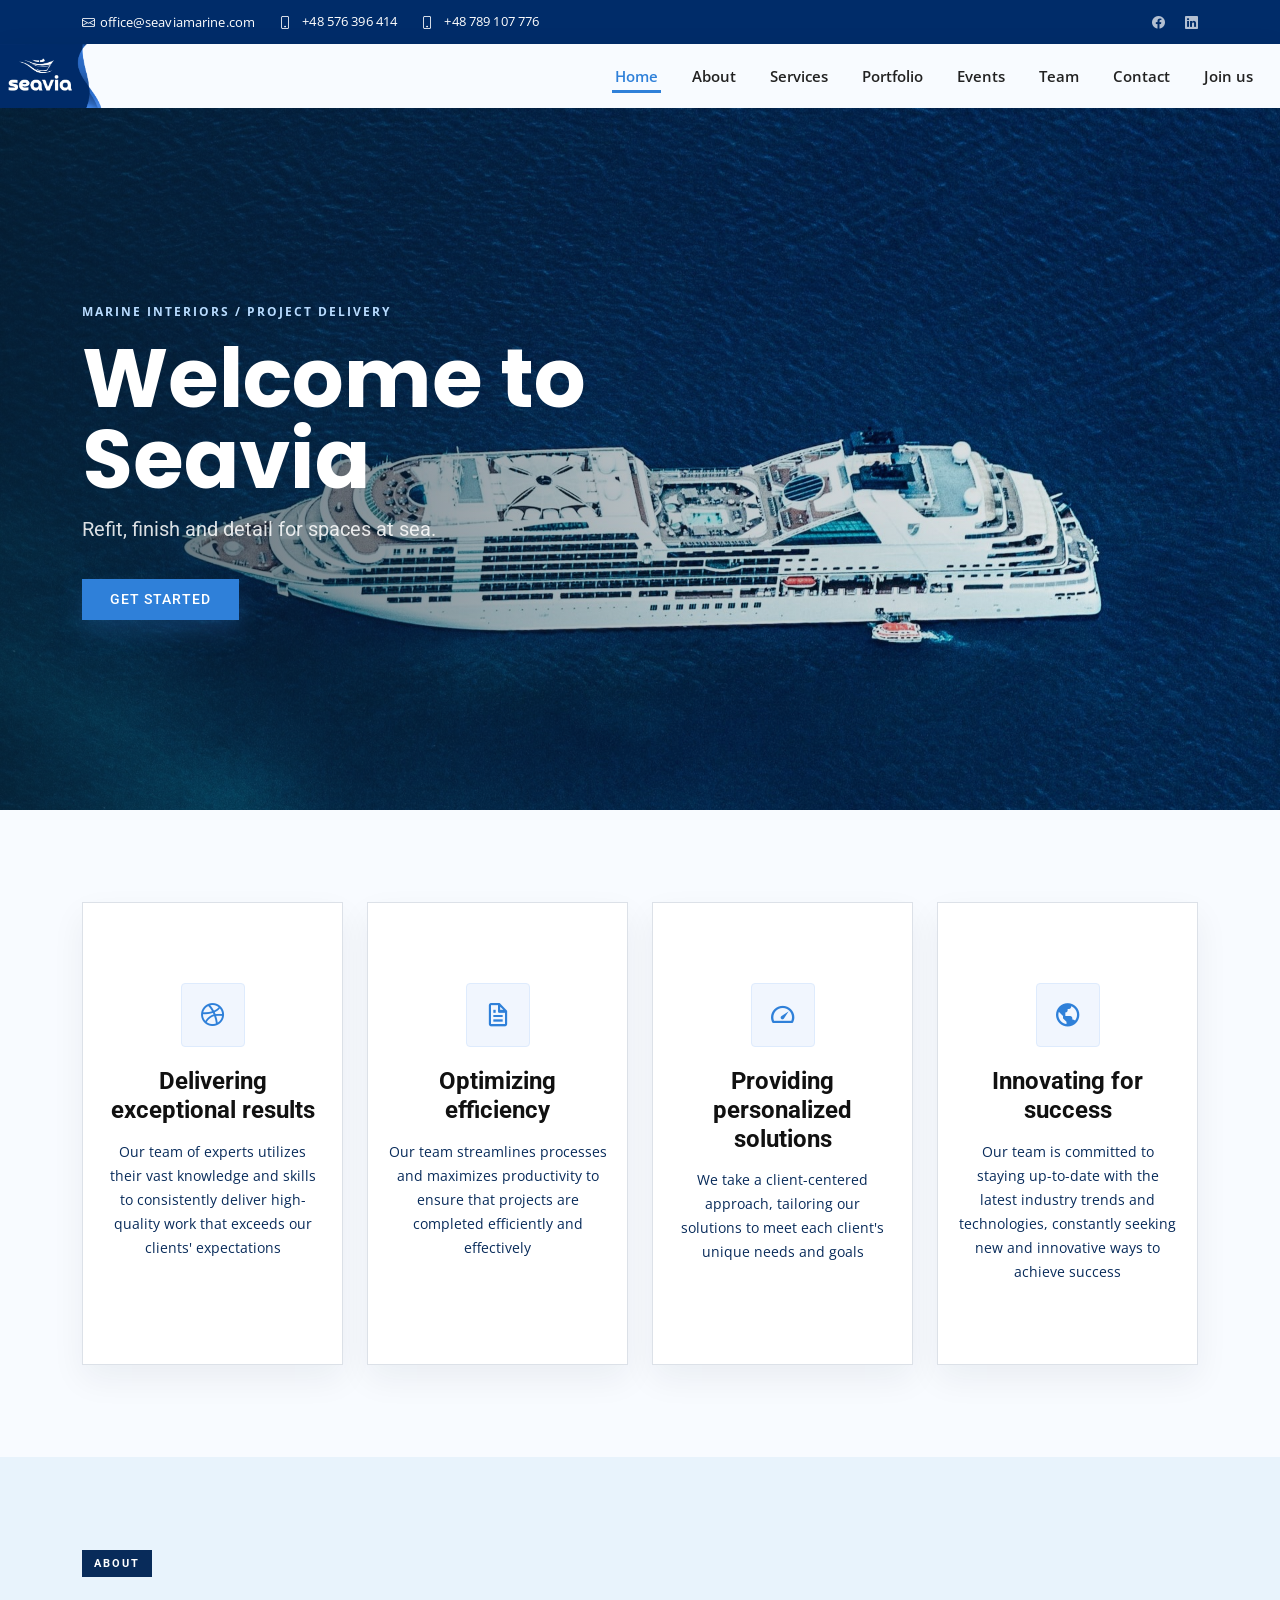
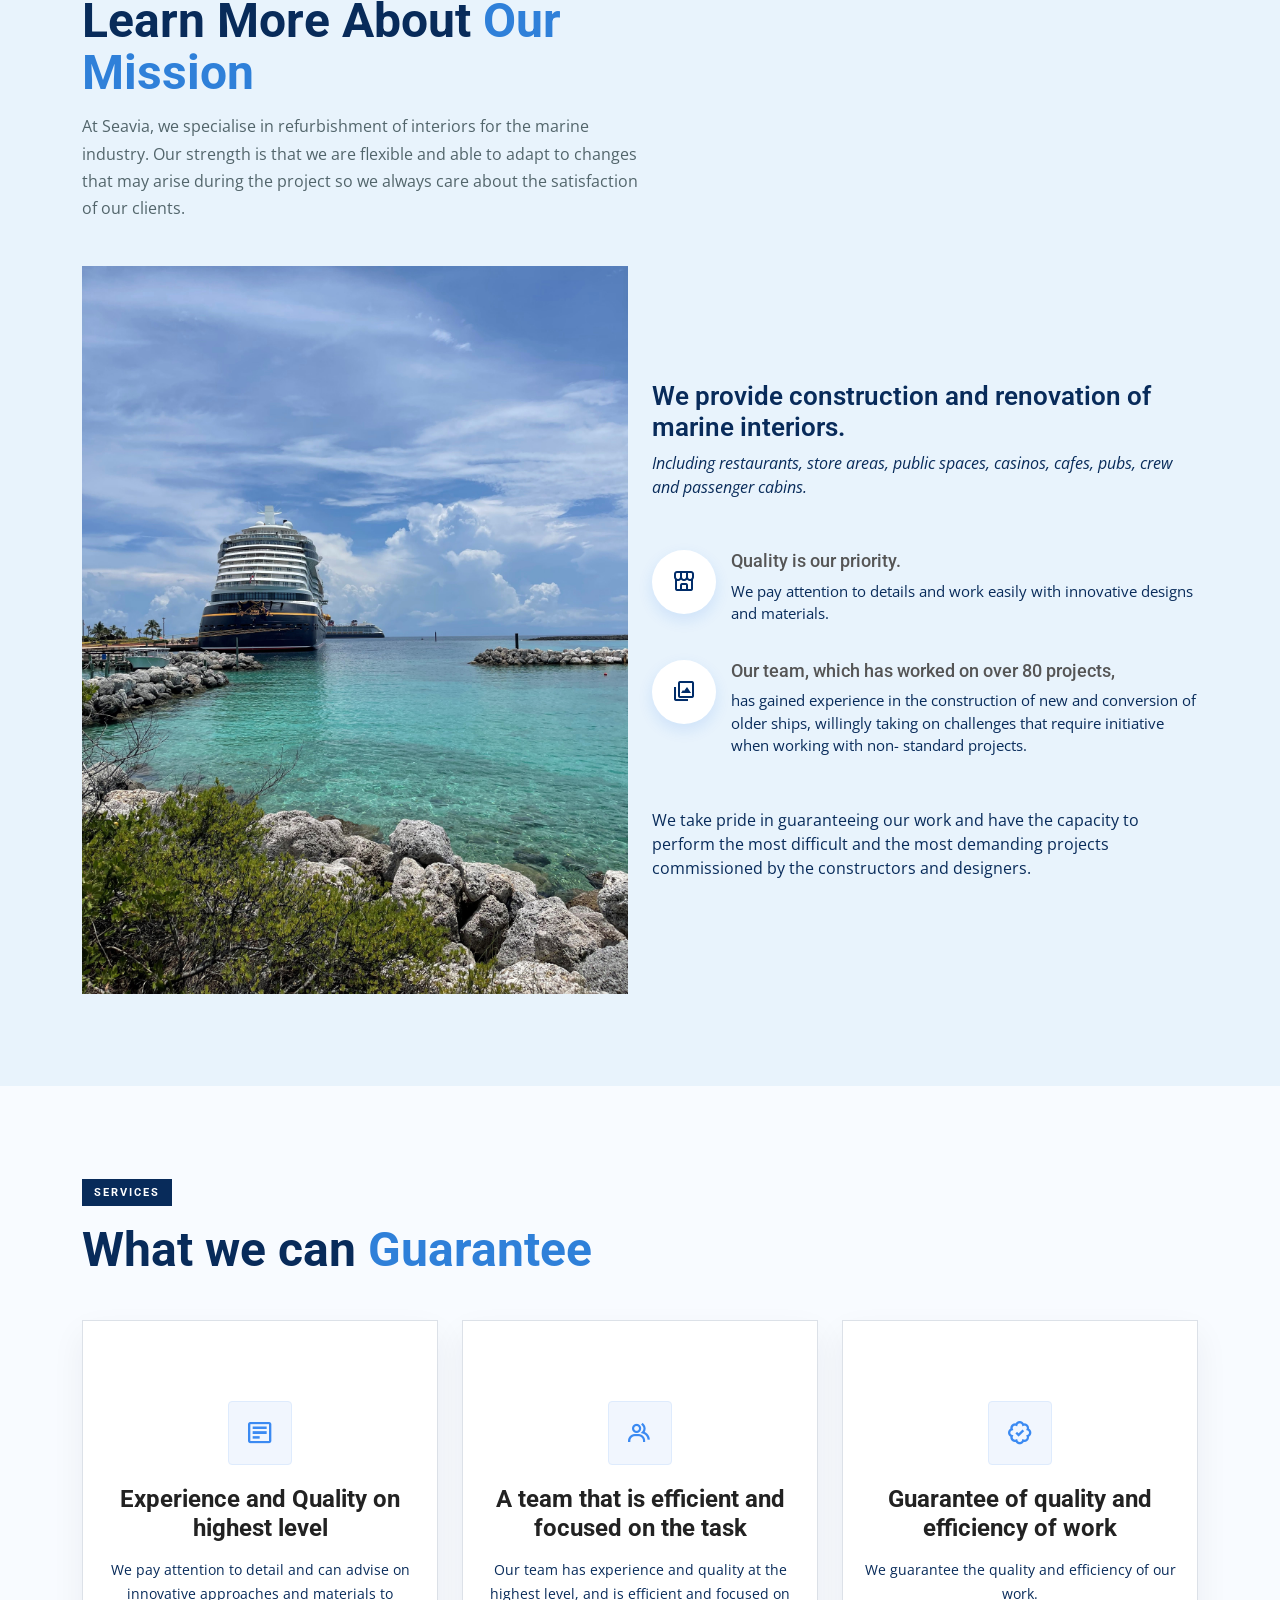
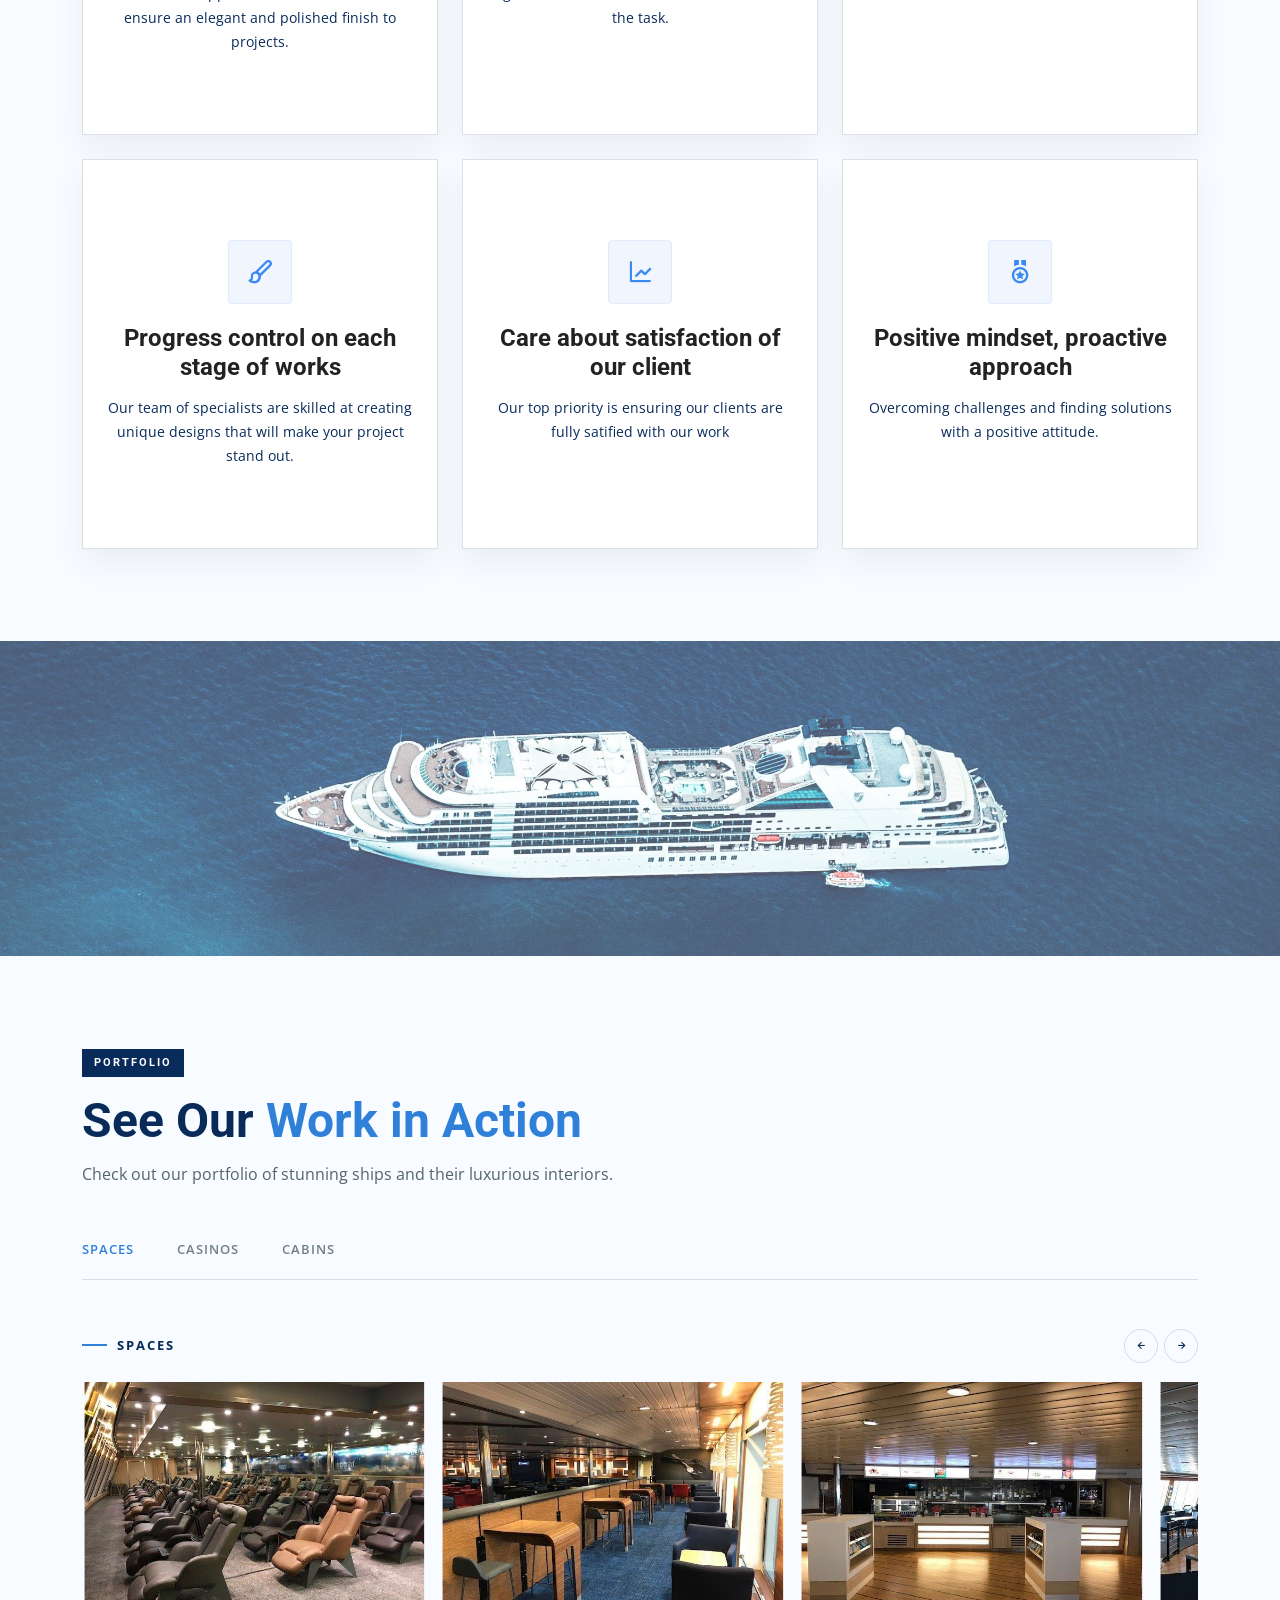
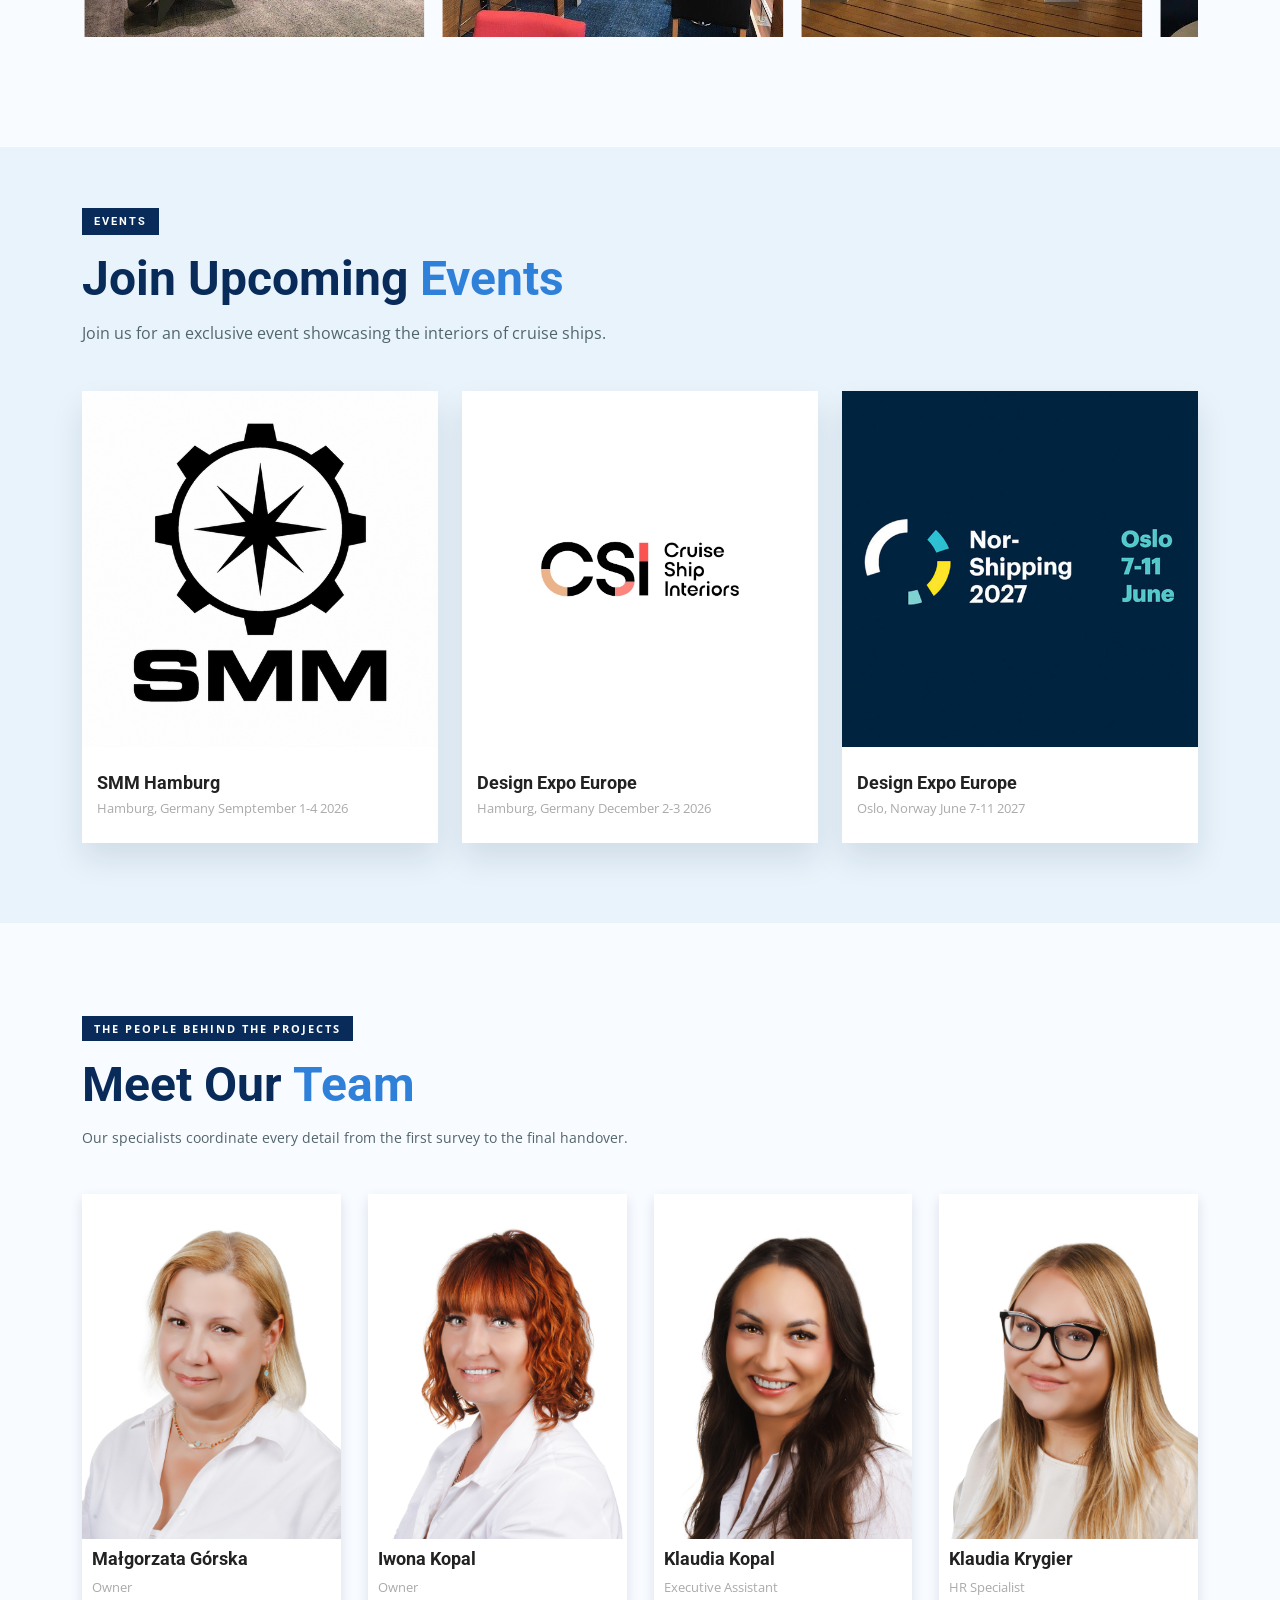
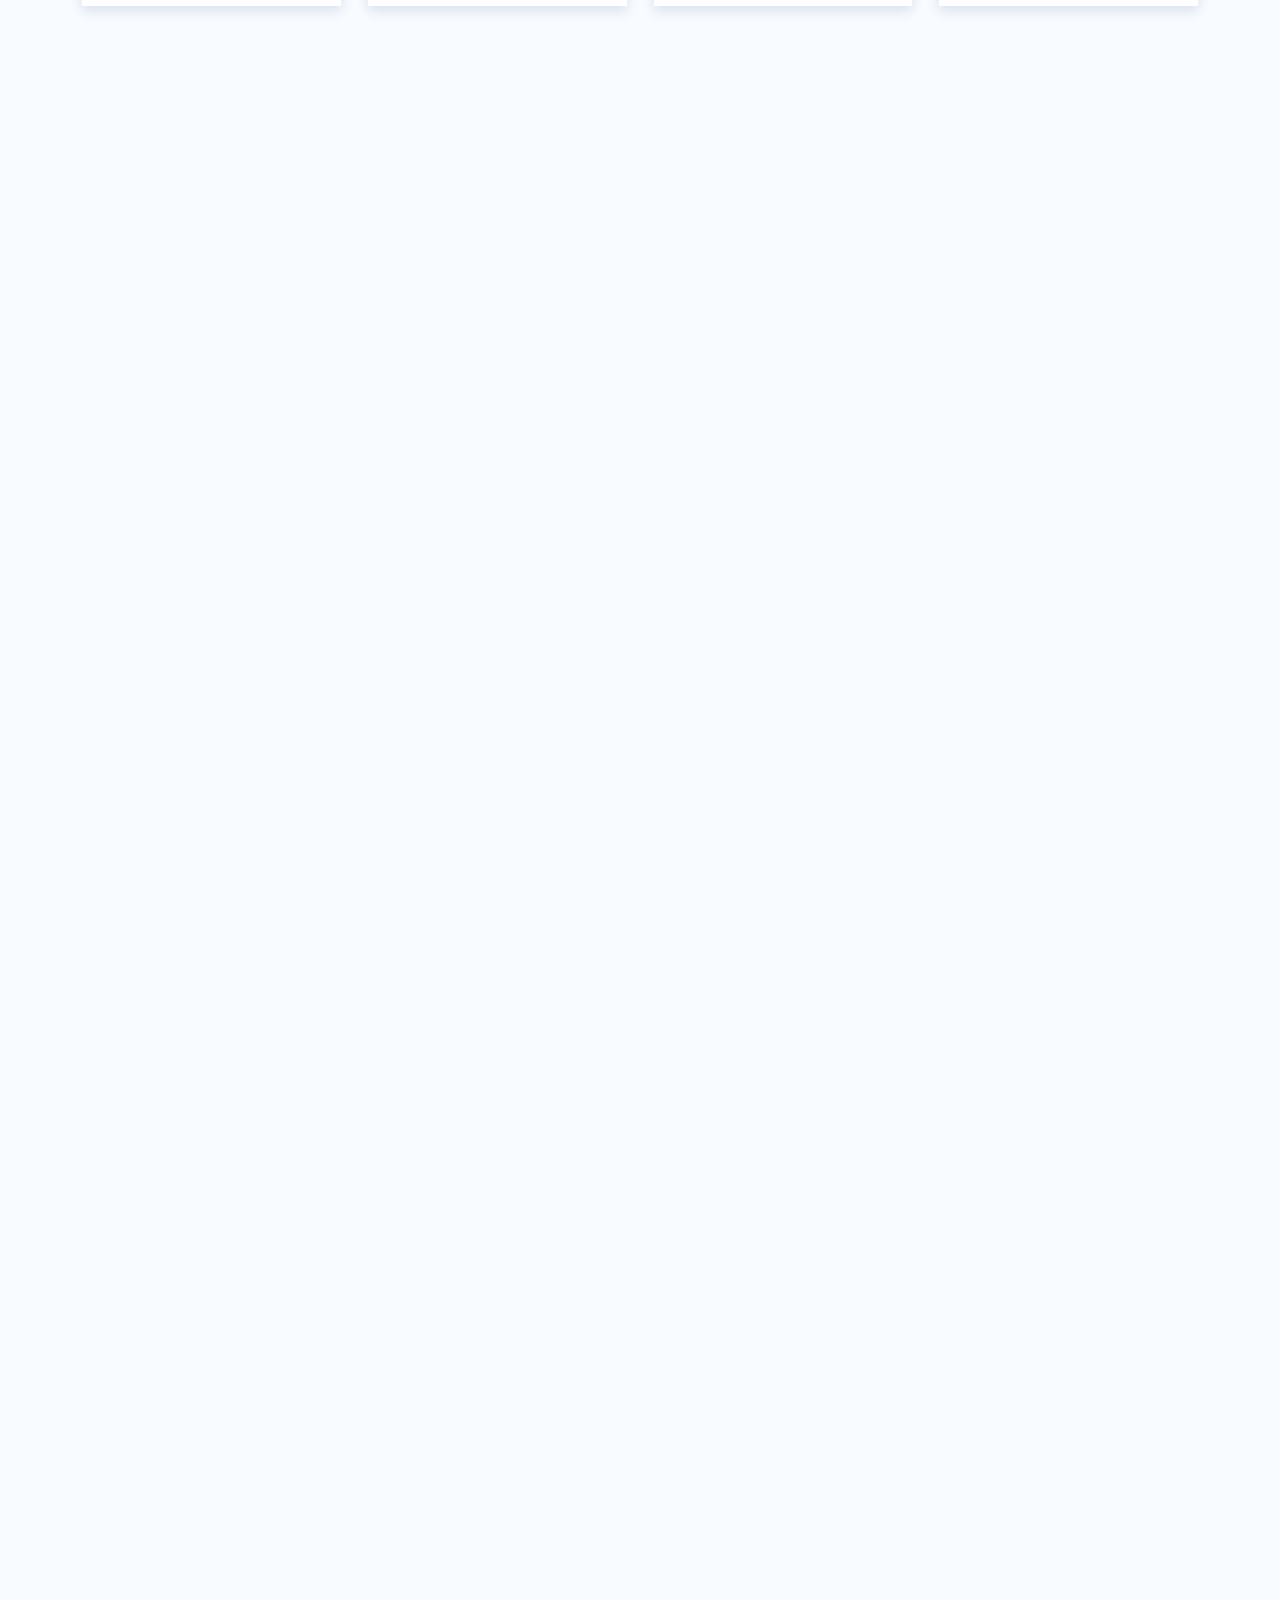
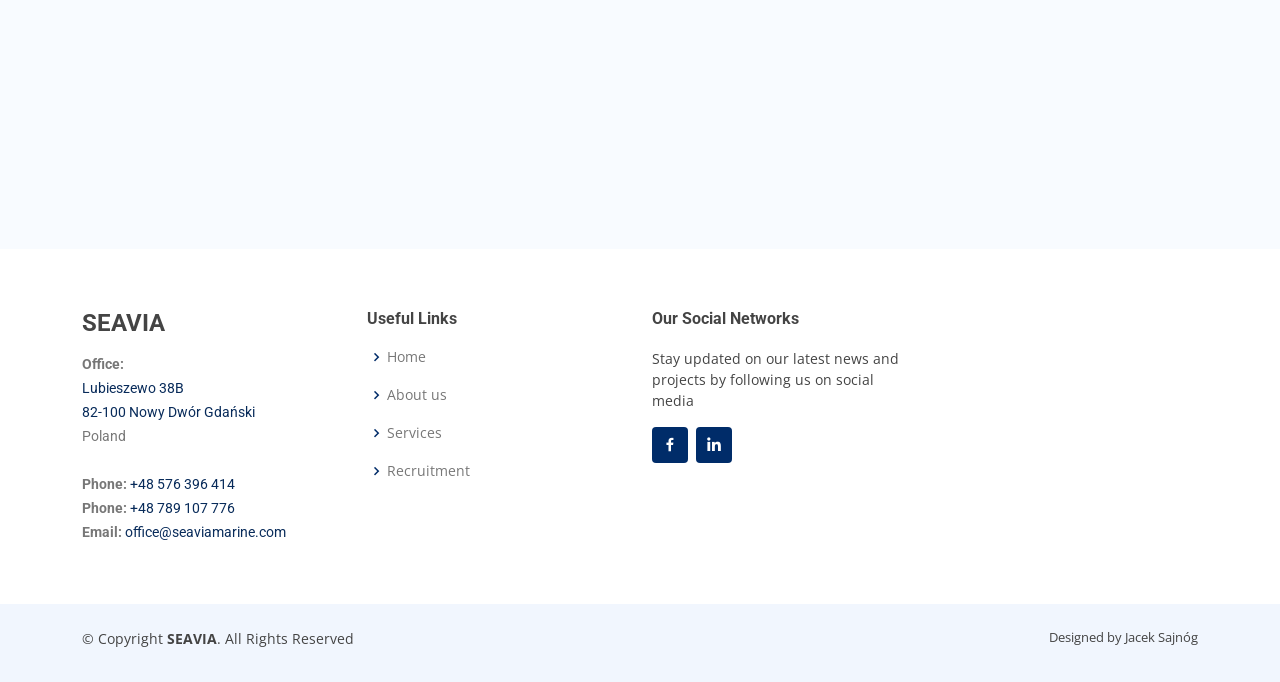
==== Seavia/index.html @ 97553785 "form02-1" ====
<!DOCTYPE html>
<html lang="en">

<head>
  <!-- Google tag (gtag.js) -->
  <script async src="https://www.googletagmanager.com/gtag/js?id=G-H6H0X5R3G1"></script>
  <script>
    window.dataLayer = window.dataLayer || [];
    function gtag() { dataLayer.push(arguments); }
    gtag('js', new Date());

    gtag('config', 'G-H6H0X5R3G1');
  </script>
  <meta charset="utf-8">
  <meta content="width=device-width, initial-scale=1.0" name="viewport">

  <title>SEAVIA</title>
  <meta
    content="Discover the ultimate in luxury cruise ship interiors with Seavia. As experts in design and functionality, we offer a unique blend of comfort, style, and technology. Explore our portfolio and experience the best in ship interiors."
    name="description">
  <meta
    content="Seavia, cruise ship interiors, luxury, comfort, style, technology, design, cabins, suites, dining rooms, entertainment, amenities, functionality, experts, portfolio"
    name="keywords">

  <!-- Favicons -->
  <link href="assets/img/favicon.png?v=20260822" rel="icon">
  <link href="assets/img/favicon.png?v=20260822" rel="apple-touch-icon">

  <!-- Google Fonts -->
  <link
    href="https://fonts.googleapis.com/css?family=Open+Sans:300,300i,400,400i,600,600i,700,700i|Roboto:300,300i,400,400i,500,500i,600,600i,700,700i|Poppins:300,300i,400,400i,500,500i,600,600i,700,700i"
    rel="stylesheet">

  <!-- Vendor CSS Files -->
  <link href="assets/vendor/aos/aos.css" rel="stylesheet">
  <link href="assets/vendor/bootstrap/css/bootstrap.min.css" rel="stylesheet">
  <link href="assets/vendor/bootstrap-icons/bootstrap-icons.css" rel="stylesheet">
  <link href="assets/vendor/boxicons/css/boxicons.min.css" rel="stylesheet">
  <link href="assets/vendor/glightbox/css/glightbox.min.css" rel="stylesheet">
  <link href="assets/vendor/swiper/swiper-bundle.min.css" rel="stylesheet">

  <!-- Template Main CSS File -->
  <link href="assets/css/style.css?v=20260831-team-gallery" rel="stylesheet">

  <script>
    window.recruitmentTurnstileToken = '';
    window.recruitmentTurnstileCallback = (token) => {
      window.recruitmentTurnstileToken = token || '';
    };
    window.recruitmentTurnstileExpired = () => {
      window.recruitmentTurnstileToken = '';
    };
  </script>
  <script src="https://challenges.cloudflare.com/turnstile/v0/api.js" async defer></script>

</head>

<body>

  <!-- ======= Top Bar ======= -->
  <section id="topbar" class="d-flex align-items-center">
    <div class="container d-flex justify-content-center justify-content-md-between">
      <div class="contact-info d-flex align-items-center">
        <i class="bi bi-envelope d-flex align-items-center"><a href="mailto:office@seaviamarine.com">office@seaviamarine.com</a></i>
        <div class="phone-numbers d-flex flex-column flex-md-row">
          <i class="bi bi-phone d-flex align-items-center ms-4"><span><a href="tel:+48576396414">+48 576 396 414</a></span></i>
          <i class="bi bi-phone d-flex align-items-center ms-4"><span><a href="tel:+48789107776">+48 789 107 776</a></span></i>
        </div>

      </div>
      <div class="social-links d-none d-md-flex align-items-center">
        <!-- <a href="#" class="twitter"><i class="bi bi-twitter"></i></a> -->
        <a href="https://www.facebook.com/profile.php?id=100090723109014" class="facebook" target="_blank"><i
            class="bi bi-facebook"></i></a>
        <!-- <a href="#" class="instagram"><i class="bi bi-instagram"></i></a> -->
        <a href="https://www.linkedin.com/company/seavia-ltd/" class="linkedin" target="_blank"><i
            class="bi bi-linkedin"></i></i></a>
      </div>
    </div>
  </section>

  <!-- ======= Header ======= -->
  <header id="header" class="d-flex align-items-center">
    <div class="container d-flex align-items-center justify-content-between">

      <!-- <h1 class="logo"><a href="index.html">BizLand<span>.</span></a></h1> -->
      <!-- Uncomment below if you prefer to use an image logo -->
      <a href="index.html" class="logo"><img src="assets/img/logo.png?v=20260823" alt="Seavia"></a>

      <nav id="navbar" class="navbar">
        <ul>
          <li><a class="nav-link scrollto active" href="#hero">Home</a></li>
          <li><a class="nav-link scrollto" href="#about">About</a></li>
          <li><a class="nav-link scrollto" href="#services">Services</a></li>
          <li><a class="nav-link scrollto " href="#portfolio">Portfolio</a></li>
          <li><a class="nav-link scrollto" href="#events">Events</a></li>
          <li><a class="nav-link scrollto" href="#team">Team</a></li>
          <!-- <li class="dropdown"><a href="#"><span>Drop Down</span> <i class="bi bi-chevron-down"></i></a>
            <ul>
              <li><a href="#">Interior Design</a></li>
              <li class="dropdown"><a href="#"><span>Deep Drop Down</span> <i class="bi bi-chevron-right"></i></a>
                <ul>
                  <li><a href="#">Deep Drop Down 1</a></li>
                  <li><a href="#">Deep Drop Down 2</a></li>
                  <li><a href="#">Deep Drop Down 3</a></li>
                  <li><a href="#">Deep Drop Down 4</a></li>
                  <li><a href="#">Deep Drop Down 5</a></li>
                </ul>
              </li>
              <li><a href="#">Furniture Selection</a></li>
              <li><a href="#">Lighting Design</a></li>
              <li><a href="#">Space Planning</a></li>
              <li><a href="#">Material Selection</a></li>
            </ul>
          </li> -->
          <li><a class="nav-link scrollto" href="#contact">Contact</a></li>
          <li><a class="nav-link scrollto" href="#recruitment">Join us</a></li>
        </ul>
        <i class="bi bi-list mobile-nav-toggle"></i>
      </nav><!-- .navbar -->

    </div>
  </header><!-- End Header -->

  <!-- ======= Hero Section ======= -->
  <section id="hero" class="d-flex align-items-center">
    <div class="container" data-aos="zoom-out" data-aos-delay="100">
      <span class="hero-kicker">Marine interiors / Project delivery</span>
      <h1>Welcome to <span>Seavia</span></h1>
      <h2>Refit, finish and detail for spaces at sea.</h2>
      <div class="d-flex">
        <a href="#about" class="btn-get-started scrollto">Get Started</a>
        <!-- <a href="https://www.youtube.com/watch?v=jDDaplaOz7Q" class="glightbox btn-watch-video"><i class="bi bi-play-circle"></i><span>Watch Video</span></a> -->
      </div>
    </div>
  </section><!-- End Hero -->

  <main id="main">

    <!-- ======= Featured Services Section ======= -->
    <section id="featured-services" class="featured-services">
      <div class="container" data-aos="fade-up">

        <div class="row">
          <div class="col-md-6 col-lg-3 d-flex align-items-stretch mb-5 mb-lg-0">
            <div class="icon-box" data-aos="fade-up" data-aos-delay="100">
              <div class="icon"><i class="bx bxl-dribbble"></i></div>
              <h4 class="title"><a href="">Delivering exceptional results</a></h4>
              <p class="description">Our team of experts utilizes their vast knowledge and skills to consistently
                deliver high-quality work that exceeds our clients' expectations</p>
            </div>
          </div>

          <div class="col-md-6 col-lg-3 d-flex align-items-stretch mb-5 mb-lg-0">
            <div class="icon-box" data-aos="fade-up" data-aos-delay="200">
              <div class="icon"><i class="bx bx-file"></i></div>
              <h4 class="title"><a href="">Optimizing efficiency</a></h4>
              <p class="description">Our team streamlines processes and maximizes productivity to ensure that projects
                are completed efficiently and effectively</p>
            </div>
          </div>

          <div class="col-md-6 col-lg-3 d-flex align-items-stretch mb-5 mb-lg-0">
            <div class="icon-box" data-aos="fade-up" data-aos-delay="300">
              <div class="icon"><i class="bx bx-tachometer"></i></div>
              <h4 class="title"><a href="">Providing personalized solutions</a></h4>
              <p class="description">We take a client-centered approach, tailoring our solutions to meet each client's
                unique needs and goals</p>
            </div>
          </div>

          <div class="col-md-6 col-lg-3 d-flex align-items-stretch mb-5 mb-lg-0">
            <div class="icon-box" data-aos="fade-up" data-aos-delay="400">
              <div class="icon"><i class="bx bx-world"></i></div>
              <h4 class="title"><a href="">Innovating for success</a></h4>
              <p class="description">Our team is committed to staying up-to-date with the latest industry trends and
                technologies, constantly seeking new and innovative ways to achieve success</p>
            </div>
          </div>

        </div>

      </div>
    </section><!-- End Featured Services Section -->

    <!-- ======= About Section ======= -->
    <section id="about" class="about section-bg">
      <div class="container" data-aos="fade-up">

        <div class="section-title">
          <h2>About</h2>
          <h3>Learn More About <span>Our Mission</span></h3>
          <p>At Seavia, we specialise in refurbishment of interiors for the marine industry. Our
            strength is that we are flexible and able to adapt to changes that may arise during the project so we
            always care about the satisfaction of our clients. </p>
        </div>

        <div class="row">
          <div class="col-lg-6" data-aos="fade-right" data-aos-delay="100">
            <img src="assets/img/about.jpg" class="img-fluid" alt="">
          </div>
          <div class="col-lg-6 pt-4 pt-lg-0 content d-flex flex-column justify-content-center" data-aos="fade-up"
            data-aos-delay="100">
            <h3>We provide construction and renovation of marine interiors.</h3>
            <p class="fst-italic">
              Including restaurants, store areas, public spaces, casinos, cafes, pubs, crew and passenger cabins.
            </p>
            <ul>
              <li>
                <i class="bx bx-store-alt"></i>
                <div>
                  <h5>Quality is our priority.</h5>
                  <p>We pay attention to
                    details and work easily with innovative designs and materials.</p>
                </div>
              </li>
              <li>
                <i class="bx bx-images"></i>
                <div>
                  <h5>Our team, which has worked on over 80 projects,</h5>
                  <p>has gained experience in the construction of new and

                    conversion of older ships, willingly taking on challenges that require initiative when working with
                    non-
                    standard projects.</p>
                </div>
              </li>
            </ul>
            <p>
              We take pride in guaranteeing our work and have the capacity to perform the most difficult and the most
              demanding projects commissioned by the constructors and designers.
            </p>
          </div>
        </div>

      </div>
    </section><!-- End About Section -->

    <!-- ======= Services Section ======= -->
    <section id="services" class="services">
      <div class="container" data-aos="fade-up">

        <div class="section-title">
          <h2>Services</h2>
          <h3>What we can <span>Guarantee</span></h3>
          <!-- <p>From spacious vessels with ample deck space to top-notch dining options and entertainment, we have everything you need to make your sea journey a once-in-a-lifetime experience.</p> -->
        </div>

        <div class="row">
          <div class="col-lg-4 col-md-6 d-flex align-items-stretch" data-aos="zoom-in" data-aos-delay="100">
            <div class="icon-box">
              <div class="icon"><i class="bx bx-detail"></i></div>
              <h4><a href="">Experience and Quality on highest level</a></h4>
              <p>We pay attention to detail and can advise on innovative approaches and materials to ensure an elegant
                and polished finish to projects.</p>
            </div>
          </div>
          <div class="col-lg-4 col-md-6 d-flex align-items-stretch mt-4 mt-md-0" data-aos="zoom-in"
            data-aos-delay="200">
            <div class="icon-box">
              <div class="icon"><i class="bx bx-group"></i></div>
              <h4><a href="">A team that is efficient and focused on the task</a></h4>
              <p>Our team has experience and quality at the highest level, and is efficient and focused on the task.</p>
            </div>
          </div>
          <div class="col-lg-4 col-md-6 d-flex align-items-stretch mt-4 mt-lg-0" data-aos="zoom-in"
            data-aos-delay="300">
            <div class="icon-box">
              <div class="icon"><i class="bx bx-badge-check"></i></div>
              <h4><a href="">Guarantee of quality and efficiency of work</a></h4>
              <p>We guarantee the quality and efficiency of our work.</p>
            </div>
          </div>

          <div class="col-lg-4 col-md-6 d-flex align-items-stretch mt-4" data-aos="zoom-in" data-aos-delay="400">
            <div class="icon-box">
              <div class="icon"><i class="bx bx-paint"></i></div>
              <h4><a href="">Progress control on each stage of works</a></h4>
              <p>Our team of specialists are skilled at creating unique designs that will make your project stand out.</p>
            </div>
          </div>

          <div class="col-lg-4 col-md-6 d-flex align-items-stretch mt-4" data-aos="zoom-in" data-aos-delay="500">
            <div class="icon-box">
              <div class="icon"><i class="bx bx-line-chart"></i></div>
              <h4><a href="">Care about satisfaction of our client</a></h4>
              <p>Our top priority is ensuring our clients are fully satified with our work</p>
            </div>
          </div>

          <div class="col-lg-4 col-md-6 d-flex align-items-stretch mt-4" data-aos="zoom-in" data-aos-delay="600">
            <div class="icon-box">
              <div class="icon"><i class="bx bx-medal"></i></div>
              <h4><a href="">Positive mindset, proactive approach</a></h4>
              <p>Overcoming challenges and finding solutions with a positive attitude.</p>
            </div>
          </div>

        </div>

      </div>
    </section><!-- End Services Section -->

    <!-- ======= Testimonials Section ======= -->
    <section id="testimonials" class="testimonials">
      <div class="container" data-aos="zoom-in">



      </div>
    </section><!-- End Testimonials Section -->

    <!-- ======= Portfolio Section ======= -->
    <section id="portfolio" class="portfolio">
      <div class="container" data-aos="fade-up">

        <div class="section-title">
          <h2>Portfolio</h2>
          <h3>See Our <span>Work in Action</span></h3>
          <p>Check out our portfolio of stunning ships and their luxurious interiors.</p>
        </div>

        <div class="row" data-aos="fade-up" data-aos-delay="100">
          <div class="col-lg-12">
            <ul id="portfolio-flters">
              <li data-filter=".filter-spaces" class="filter-active">Spaces</li>
              <li data-filter=".filter-casinos">Casinos</li>
              <li data-filter=".filter-cabins">Cabins</li>
            </ul>
          </div>
        </div>

        <div class="portfolio-container" data-aos="fade-up" data-aos-delay="200">

          <div class="col-lg-4 col-md-6 portfolio-item filter-cabins">
            <img src="assets/img/portfolio/cabins-1.jpg" class="img-fluid" alt="">
            <div class="portfolio-info">
              <h4>App 1</h4>
              <p>App</p>
              <a href="assets/img/portfolio/cabins-1.jpg" data-gallery="portfolioGallery"
                class="portfolio-lightbox preview-link" title="App 1"><i class="bx bx-plus"></i></a>
              <a href="portfolio-details.html" class="details-link" title="More Details"><i class="bx bx-link"></i></a>
            </div>
          </div>

          <div class="col-lg-4 col-md-6 portfolio-item filter-cabins">
            <img src="assets/img/portfolio/cabins-2.jpg" class="img-fluid" alt="">
            <div class="portfolio-info">
              <h4>Web 3</h4>
              <p>Web</p>
              <a href="assets/img/portfolio/cabins-2.jpg" data-gallery="portfolioGallery"
                class="portfolio-lightbox preview-link" title="Web 3"><i class="bx bx-plus"></i></a>
              <a href="portfolio-details.html" class="details-link" title="More Details"><i class="bx bx-link"></i></a>
            </div>
          </div>

          <div class="col-lg-4 col-md-6 portfolio-item filter-spaces">
            <img src="assets/img/portfolio/spaces-1.jpeg" class="img-fluid" alt="">
            <div class="portfolio-info">
              <h4>App 2</h4>
              <p>App</p>
              <a href="assets/img/portfolio/spaces-1.jpeg" data-gallery="portfolioGallery"
                class="portfolio-lightbox preview-link" title="App 2"><i class="bx bx-plus"></i></a>
              <a href="portfolio-details.html" class="details-link" title="More Details"><i class="bx bx-link"></i></a>
            </div>
          </div>

          <div class="col-lg-4 col-md-6 portfolio-item filter-spaces">
            <img src="assets/img/portfolio/spaces-2.jpg" class="img-fluid" alt="">
            <div class="portfolio-info">
              <h4>Card 2</h4>
              <p>Card</p>
              <a href="assets/img/portfolio/spaces-2.jpg" data-gallery="portfolioGallery"
                class="portfolio-lightbox preview-link" title="Card 2"><i class="bx bx-plus"></i></a>
              <a href="portfolio-details.html" class="details-link" title="More Details"><i class="bx bx-link"></i></a>
            </div>
          </div>

          <div class="col-lg-4 col-md-6 portfolio-item filter-casinos">
            <img src="assets/img/portfolio/casinos-1.jpg" class="img-fluid" alt="">
            <div class="portfolio-info">
              <h4>Web 2</h4>
              <p>Web</p>
              <a href="assets/img/portfolio/casinos-1.jpg" data-gallery="portfolioGallery"
                class="portfolio-lightbox preview-link" title="Web 2"><i class="bx bx-plus"></i></a>
              <a href="portfolio-details.html" class="details-link" title="More Details"><i class="bx bx-link"></i></a>
            </div>
          </div>

          <div class="col-lg-4 col-md-6 portfolio-item filter-casinos">
            <img src="assets/img/portfolio/casinos-2.jpg" class="img-fluid" alt="">
            <div class="portfolio-info">
              <h4>App 3</h4>
              <p>App</p>
              <a href="assets/img/portfolio/casinos-2.jpg" data-gallery="portfolioGallery"
                class="portfolio-lightbox preview-link" title="App 3"><i class="bx bx-plus"></i></a>
              <a href="portfolio-details.html" class="details-link" title="More Details"><i class="bx bx-link"></i></a>
            </div>
          </div>

          <div class="col-lg-4 col-md-6 portfolio-item filter-cabins">
            <img src="assets/img/portfolio/cabins-4.jpg" class="img-fluid" alt="">
            <div class="portfolio-info">
              <h4>Card 1</h4>
              <p>Card</p>
              <a href="assets/img/portfolio/cabins-4.jpg" data-gallery="portfolioGallery"
                class="portfolio-lightbox preview-link" title="Card 1"><i class="bx bx-plus"></i></a>
              <a href="portfolio-details.html" class="details-link" title="More Details"><i class="bx bx-link"></i></a>
            </div>
          </div>

          <div class="col-lg-4 col-md-6 portfolio-item filter-cabins">
            <img src="assets/img/portfolio/cabins-3.jpg" class="img-fluid" alt="">
            <div class="portfolio-info">
              <h4>Card 3</h4>
              <p>Card</p>
              <a href="assets/img/portfolio/cabins-3.jpg" data-gallery="portfolioGallery"
                class="portfolio-lightbox preview-link" title="Card 3"><i class="bx bx-plus"></i></a>
              <a href="portfolio-details.html" class="details-link" title="More Details"><i class="bx bx-link"></i></a>
            </div>
          </div>

          <div class="col-lg-4 col-md-6 portfolio-item filter-spaces">
            <img src="assets/img/portfolio/spaces-3.jpg" class="img-fluid" alt="">
            <div class="portfolio-info">
              <h4>Web 3</h4>
              <p>Web</p>
              <a href="assets/img/portfolio/spaces-3.jpg" data-gallery="portfolioGallery"
                class="portfolio-lightbox preview-link" title="Web 3"><i class="bx bx-plus"></i></a>
              <a href="portfolio-details.html" class="details-link" title="More Details"><i class="bx bx-link"></i></a>
            </div>
          </div>

          <div class="col-lg-4 col-md-6 portfolio-item filter-spaces">
            <img src="assets/img/portfolio/spaces-4.jpg" class="img-fluid" alt="">
            <div class="portfolio-info">
              <h4>Web 3</h4>
              <p>Web</p>
              <a href="assets/img/portfolio/spaces-4.jpg" data-gallery="portfolioGallery"
                class="portfolio-lightbox preview-link" title="Web 3"><i class="bx bx-plus"></i></a>
              <a href="portfolio-details.html" class="details-link" title="More Details"><i class="bx bx-link"></i></a>
            </div>
          </div>

          <div class="col-lg-4 col-md-6 portfolio-item filter-cabins">
            <img src="assets/img/portfolio/cabins-5.jpg" class="img-fluid" alt="">
            <div class="portfolio-info">
              <h4>Web 3</h4>
              <p>Web</p>
              <a href="assets/img/portfolio/cabins-5.jpg" data-gallery="portfolioGallery"
                class="portfolio-lightbox preview-link" title="Web 3"><i class="bx bx-plus"></i></a>
              <a href="portfolio-details.html" class="details-link" title="More Details"><i class="bx bx-link"></i></a>
            </div>
          </div>

          <div class="col-lg-4 col-md-6 portfolio-item filter-cabins">
            <img src="assets/img/portfolio/cabins-6.jpg" class="img-fluid" alt="">
            <div class="portfolio-info">
              <h4>Web 3</h4>
              <p>Web</p>
              <a href="assets/img/portfolio/cabins-6.jpg" data-gallery="portfolioGallery"
                class="portfolio-lightbox preview-link" title="Web 3"><i class="bx bx-plus"></i></a>
              <a href="portfolio-details.html" class="details-link" title="More Details"><i class="bx bx-link"></i></a>
            </div>
          </div>

          <div class="col-lg-4 col-md-6 portfolio-item filter-spaces">
            <img src="assets/img/portfolio/spaces-5.jpg" class="img-fluid" alt="">
            <div class="portfolio-info">
              <h4>Web 3</h4>
              <p>Web</p>
              <a href="assets/img/portfolio/spaces-5.jpg" data-gallery="portfolioGallery"
                class="portfolio-lightbox preview-link" title="Web 3"><i class="bx bx-plus"></i></a>
              <a href="portfolio-details.html" class="details-link" title="More Details"><i class="bx bx-link"></i></a>
            </div>
          </div>

          <div class="col-lg-4 col-md-6 portfolio-item filter-spaces">
            <img src="assets/img/portfolio/spaces-6.jpg" class="img-fluid" alt="">
            <div class="portfolio-info">
              <h4>Web 3</h4>
              <p>Web</p>
              <a href="assets/img/portfolio/spaces-6.jpg" data-gallery="portfolioGallery"
                class="portfolio-lightbox preview-link" title="Web 3"><i class="bx bx-plus"></i></a>
              <a href="portfolio-details.html" class="details-link" title="More Details"><i class="bx bx-link"></i></a>
            </div>
          </div>

          <div class="col-lg-4 col-md-6 portfolio-item filter-casinos">
            <img src="assets/img/portfolio/casinos-4.jpg" class="img-fluid" alt="">
            <div class="portfolio-info">
              <h4>Web 3</h4>
              <p>Web</p>
              <a href="assets/img/portfolio/casinos-4.jpg" data-gallery="portfolioGallery"
                class="portfolio-lightbox preview-link" title="Web 3"><i class="bx bx-plus"></i></a>
              <a href="portfolio-details.html" class="details-link" title="More Details"><i class="bx bx-link"></i></a>
            </div>
          </div>

          <div class="col-lg-4 col-md-6 portfolio-item filter-casinos">
            <img src="assets/img/portfolio/casinos-3.jpg" class="img-fluid" alt="">
            <div class="portfolio-info">
              <h4>Web 3</h4>
              <p>Web</p>
              <a href="assets/img/portfolio/casinos-3.jpg" data-gallery="portfolioGallery"
                class="portfolio-lightbox preview-link" title="Web 3"><i class="bx bx-plus"></i></a>
              <a href="portfolio-details.html" class="details-link" title="More Details"><i class="bx bx-link"></i></a>
            </div>
          </div>

          <div class="col-lg-4 col-md-6 portfolio-item filter-cabins">
            <img src="assets/img/portfolio/cabins-7.jpeg" class="img-fluid" alt="">
            <div class="portfolio-info">
              <h4>Web 3</h4>
              <p>Web</p>
              <a href="assets/img/portfolio/cabins-7.jpeg" data-gallery="portfolioGallery"
                class="portfolio-lightbox preview-link" title="Web 3"><i class="bx bx-plus"></i></a>
              <a href="portfolio-details.html" class="details-link" title="More Details"><i class="bx bx-link"></i></a>
            </div>
          </div>

          <div class="col-lg-4 col-md-6 portfolio-item filter-cabins">
            <img src="assets/img/portfolio/cabins-8.jpeg" class="img-fluid" alt="">
            <div class="portfolio-info">
              <h4>Web 3</h4>
              <p>Web</p>
              <a href="assets/img/portfolio/cabins-8.jpeg" data-gallery="portfolioGallery"
                class="portfolio-lightbox preview-link" title="Web 3"><i class="bx bx-plus"></i></a>
              <a href="portfolio-details.html" class="details-link" title="More Details"><i class="bx bx-link"></i></a>
            </div>
          </div>

          <div class="col-lg-4 col-md-6 portfolio-item filter-spaces">
            <img src="assets/img/portfolio/spaces-7.jpg" class="img-fluid" alt="">
            <div class="portfolio-info">
              <h4>Web 3</h4>
              <p>Web</p>
              <a href="assets/img/portfolio/spaces-7.jpg" data-gallery="portfolioGallery"
                class="portfolio-lightbox preview-link" title="Web 3"><i class="bx bx-plus"></i></a>
              <a href="portfolio-details.html" class="details-link" title="More Details"><i class="bx bx-link"></i></a>
            </div>
          </div>

          <div class="col-lg-4 col-md-6 portfolio-item filter-spaces">
            <img src="assets/img/portfolio/spaces-8.jpg" class="img-fluid" alt="">
            <div class="portfolio-info">
              <h4>Web 3</h4>
              <p>Web</p>
              <a href="assets/img/portfolio/spaces-8.jpg" data-gallery="portfolioGallery"
                class="portfolio-lightbox preview-link" title="Web 3"><i class="bx bx-plus"></i></a>
              <a href="portfolio-details.html" class="details-link" title="More Details"><i class="bx bx-link"></i></a>
            </div>
          </div>

          <div class="col-lg-4 col-md-6 portfolio-item filter-cabins">
            <img src="assets/img/portfolio/cabins-9.jpeg" class="img-fluid" alt="">
            <div class="portfolio-info">
              <h4>Web 3</h4>
              <p>Web</p>
              <a href="assets/img/portfolio/cabins-9.jpeg" data-gallery="portfolioGallery"
                class="portfolio-lightbox preview-link" title="Web 3"><i class="bx bx-plus"></i></a>
              <a href="portfolio-details.html" class="details-link" title="More Details"><i class="bx bx-link"></i></a>
            </div>
          </div>

          <div class="col-lg-4 col-md-6 portfolio-item filter-cabins">
            <img src="assets/img/portfolio/cabins-10.jpeg" class="img-fluid" alt="">
            <div class="portfolio-info">
              <h4>Web 3</h4>
              <p>Web</p>
              <a href="assets/img/portfolio/cabins-10.jpeg" data-gallery="portfolioGallery"
                class="portfolio-lightbox preview-link" title="Web 3"><i class="bx bx-plus"></i></a>
              <a href="portfolio-details.html" class="details-link" title="More Details"><i class="bx bx-link"></i></a>
            </div>
          </div>

          <div class="col-lg-4 col-md-6 portfolio-item filter-spaces">
            <img src="assets/img/portfolio/spaces-12.jpg" class="img-fluid" alt="">
            <div class="portfolio-info">
              <h4>Web 3</h4>
              <p>Web</p>
              <a href="assets/img/portfolio/spaces-12.jpg" data-gallery="portfolioGallery"
                class="portfolio-lightbox preview-link" title="Web 3"><i class="bx bx-plus"></i></a>
              <a href="portfolio-details.html" class="details-link" title="More Details"><i class="bx bx-link"></i></a>
            </div>
          </div>

          <div class="col-lg-4 col-md-6 portfolio-item filter-casinos">
            <img src="assets/img/portfolio/casinos-5.jpg" class="img-fluid" alt="">
            <div class="portfolio-info">
              <h4>Web 3</h4>
              <p>Web</p>
              <a href="assets/img/portfolio/casinos-5.jpg" data-gallery="portfolioGallery"
                class="portfolio-lightbox preview-link" title="Web 3"><i class="bx bx-plus"></i></a>
              <a href="portfolio-details.html" class="details-link" title="More Details"><i class="bx bx-link"></i></a>
            </div>
          </div>




        </div>

      </div>
    </section><!-- End Portfolio Section -->

    <!-- ======= Events Section ======= -->
    <section id="events" class="events section-bg">
      <div class="container" data-aos="fade-up">

        <div class="section-title">
          <h2>Events</h2>
          <h3>Join Upcoming <span>Events</span></h3>
          <p>Join us for an exclusive event showcasing the interiors of cruise ships.</p>
        </div>

        <div class="row">

          <!-- <div class="col-lg-4 col-md-4 d-flex align-items-stretch" data-aos="fade-up" data-aos-delay="100">
            <a href="https://www.shippaxferryconference.com/en/conference-2023.aspx" target="_blank">
              <div class="member">
                <div class="member-img">
                  <img src="assets/img/events/events-1.jpg" class="img-fluid" alt="">
                  <div class="social">
                    <a href=""><i class="bi bi-twitter"></i></a>
                    <a href=""><i class="bi bi-facebook"></i></a>
                    <a href=""><i class="bi bi-instagram"></i></a>
                    <a href=""><i class="bi bi-linkedin"></i></a>
                  </div>
                </div>
                <div class="member-info">
                  <h4>Shippax Ferry Conference</h4>
                  <span>Barcelona, Spain April 24-26</span>
                </div>
              </div>
            </a>
          </div> -->


          <div class="col-lg-4 col-md-4 d-flex align-items-stretch" data-aos="fade-up" data-aos-delay="300">
            <a href="https://www.smm-hamburg.com" target="_blank">
              <div class="member">
                <div class="member-img">
                  <img src="assets/img/events/smm-hamburg.png" class="img-fluid" alt="">
                  <div class="social">
                    <a href=""><i class="bi bi-twitter"></i></a>
                    <a href=""><i class="bi bi-facebook"></i></a>
                    <a href=""><i class="bi bi-instagram"></i></a>
                    <a href=""><i class="bi bi-linkedin"></i></a>
                  </div>
                </div>
                <div class="member-info">
                  <h4>SMM Hamburg</h4>
                  <span>Hamburg, Germany Semptember 1-4 2026</span>
                </div>
              </div>
            </a>
          </div>

          <div class="col-lg-4 col-md-4 d-flex align-items-stretch" data-aos="fade-up" data-aos-delay="200">
            <a href="https://cruiseshipinteriors-europe.com" target="_blank">
              <div class="member">
                <div class="member-img">
                  <img src="assets/img/events/events-5.webp" class="img-fluid" alt="">
                  <div class="social">
                    <a href=""><i class="bi bi-twitter"></i></a>
                    <a href=""><i class="bi bi-facebook"></i></a>
                    <a href=""><i class="bi bi-instagram"></i></a>
                    <a href=""><i class="bi bi-linkedin"></i></a>
                  </div>
                </div>
                <div class="member-info">
                  <h4>Design Expo Europe</h4>
                  <span>Hamburg, Germany December 2-3 2026</span>
                </div>
              </div>
            </a>
          </div>


          <div class="col-lg-4 col-md-4 d-flex align-items-stretch" data-aos="fade-up" data-aos-delay="200">
            <a href="https://nor-shipping.com" target="_blank">
              <div class="member">
                <div class="member-img">
                  <img src="assets/img/events/nor-shipping2027.jpg" class="img-fluid" alt="">
                  <div class="social">
                    <a href=""><i class="bi bi-twitter"></i></a>
                    <a href=""><i class="bi bi-facebook"></i></a>
                    <a href=""><i class="bi bi-instagram"></i></a>
                    <a href=""><i class="bi bi-linkedin"></i></a>
                  </div>
                </div>
                <div class="member-info">
                  <h4>Design Expo Europe</h4>
                  <span>Oslo, Norway June 7-11 2027</span>
                </div>
              </div>
            </a>
          </div>
          <!-- <div class="col-lg-4 col-md-4 d-flex align-items-stretch" data-aos="fade-up" data-aos-delay="400">
            <a href="
            https://baltexpo.eu/" target="_blank">
              <div class="member">
                <div class="member-img">
                  <img src="assets/img/events/events-4.jpg" class="img-fluid" alt="">
                  <div class="social">
                    <a href=""><i class="bi bi-twitter"></i></a>
                    <a href=""><i class="bi bi-facebook"></i></a>
                    <a href=""><i class="bi bi-instagram"></i></a>
                    <a href=""><i class="bi bi-linkedin"></i></a>
                  </div>
                </div>
                <div class="member-info">
                  <h4>BALTEXPO</h4>
                  <span>Gdansk, Poland October 10-12</span>
                </div>
              </div>
            </a>
          </div> -->



        </div>

      </div>
    </section><!-- End events Section -->

    <!-- ======= Team Section ======= -->
    <section id="team" class="team-section section-bg" data-aos="fade-up" data-aos-delay="100">
      <div class="container" data-aos="fade-up">
        <div id="team-content" class="contact-team"></div>
      </div>
    </section><!-- End Team Section -->

    <!-- ======= Contact Section ======= -->
    <section id="contact" class="contact">
      <div class="container" data-aos="fade-up">

        <div class="section-title">
          <h2>Contact</h2>
          <h3><span>Get in Touch with Us</span></h3>
          <p>For more information, please don't hesitate to contact us.</p>
        </div>



        <div class="contact-layout" data-aos="fade-up" data-aos-delay="100">
          <div class="contact-left">
            <iframe class="mb-4 mb-lg-0"
              src="https://www.google.com/maps?q=Lubieszewo%2038B%2C%2082-100%20Nowy%20Dw%C3%B3r%20Gda%C5%84ski%2C%20Poland&z=15&output=embed"
              width="100%" height="450" style="border:0;" allowfullscreen="" loading="lazy"
              referrerpolicy="no-referrer-when-downgrade"></iframe>
            <div class="contact-cards">
              <a class="info-box contact-action" href="mailto:office@seaviamarine.com">
                <i class="bx bx-envelope"></i><span><strong>Email Us</strong>office@seaviamarine.com</span>
              </a>
              <a class="info-box contact-action" href="tel:+48576396414">
                <i class="bx bx-phone-call"></i><span><strong>Call Us</strong>+48 576 396 414<br>+48 789 107 776</span>
              </a>
              <a class="info-box contact-action contact-linkedin" href="https://www.linkedin.com/company/seavia-ltd/" target="_blank" rel="noopener">
                <i class="bx bxl-linkedin"></i><span><strong>LinkedIn</strong>Follow SEAVIA</span>
              </a>
              <a class="info-box contact-action office-card" href="https://www.google.com/maps/search/?api=1&query=Lubieszewo+38B%2C+82-100+Nowy+Dw%C3%B3+Gda%C5%84ski%2C+Poland" target="_blank" rel="noopener">
                <i class="bx bx-map"></i><span><strong>SEAVIA</strong>Lubieszewo 38B<br>82-100 Nowy Dwór Gdański<br>Poland</span>
              </a>
            </div>
          </div>

          <div class="contact-team">
            <div class="team-directory" data-aos="fade-up" data-aos-delay="150">
              <div class="team-directory-heading">
                <span class="eyebrow">The people behind the projects</span>
                <h3>Meet Our <span>Team</span></h3>
                <p>Our specialists coordinate every detail from the first survey to the final handover.</p>
              </div>
              <div class="team-grid">
 <article class="team-card"><img class="team-avatar" src="assets/img/team/Ma%C5%82gorzata_G%C3%B3rska%20%281%29.jpg" alt="Małgorzata Górska"><div><h4>Małgorzata Górska</h4><p>Owner</p><div class="team-contact-links"><a href="tel:+48576396414" aria-label="Call Małgorzata Górska"><i class="bx bx-phone"></i></a><a href="mailto:kasia@seaviamarine.com" aria-label="Email Małgorzata Górska"><i class="bx bx-envelope"></i></a><a href="https://www.linkedin.com/company/seavia-ltd/" target="_blank" rel="noopener" aria-label="LinkedIn Małgorzata Górska"><i class="bx bxl-linkedin"></i></a></div></div></article>
 <article class="team-card"><img class="team-avatar" src="assets/img/team/Iwona_Kopal%20%281%29.jpg" alt="Iwona Kopal"><div><h4>Iwona Kopal</h4><p>Owner</p><div class="team-contact-links"><a href="tel:+48576396414" aria-label="Call Iwona Kopal"><i class="bx bx-phone"></i></a><a href="mailto:iwona@seaviamarine.com" aria-label="Email Iwona Kopal"><i class="bx bx-envelope"></i></a><a href="https://www.linkedin.com/company/seavia-ltd/" target="_blank" rel="noopener" aria-label="LinkedIn Iwona Kopal"><i class="bx bxl-linkedin"></i></a></div></div></article>
 <article class="team-card"><img class="team-avatar" src="assets/img/team/Klaudia_Kopal%20%281%29.jpg" alt="Klaudia Kopal"><div><h4>Klaudia Kopal</h4><p>Executive Assistant</p><div class="team-contact-links"><a href="tel:+48576396414" aria-label="Call Klaudia Kopal"><i class="bx bx-phone"></i></a><a href="mailto:klaudia@seavia.pl" aria-label="Email Klaudia Kopal"><i class="bx bx-envelope"></i></a><a href="https://www.linkedin.com/company/seavia-ltd/" target="_blank" rel="noopener" aria-label="LinkedIn Klaudia Kopal"><i class="bx bxl-linkedin"></i></a></div></div></article>
 <article class="team-card"><img class="team-avatar" src="assets/img/team/Klaudia_Krygier%20%281%29.jpg" alt="Klaudia Krygier"><div><h4>Klaudia Krygier</h4><p>HR Specialist</p><div class="team-contact-links"><a href="tel:+48576396414" aria-label="Call Klaudia Krygier"><i class="bx bx-phone"></i></a><a href="mailto:rekrutacja@seaviamarine.com" aria-label="Email Klaudia Krygier"><i class="bx bx-envelope"></i></a><a href="https://www.linkedin.com/company/seavia-ltd/" target="_blank" rel="noopener" aria-label="LinkedIn Klaudia Krygier"><i class="bx bxl-linkedin"></i></a></div></div></article>
 <article class="team-card"><img class="team-avatar" src="assets/img/team/Mateusz_Rubinowski%20%281%29.jpg" alt="Mateusz Rubinowski"><div><h4>Mateusz Rubinowski</h4><p>Contracts Manager</p><div class="team-contact-links"><a href="tel:+48576396414" aria-label="Call Mateusz Rubinowski"><i class="bx bx-phone"></i></a><a href="mailto:mateusz@seaviamarine.com" aria-label="Email Mateusz Rubinowski"><i class="bx bx-envelope"></i></a><a href="https://www.linkedin.com/company/seavia-ltd/" target="_blank" rel="noopener" aria-label="LinkedIn Mateusz Rubinowski"><i class="bx bxl-linkedin"></i></a></div></div></article>
 <article class="team-card"><img class="team-avatar" src="assets/img/team/Adam_Bogda%C5%84ski%20%281%29.jpg" alt="Adam Bogdański"><div><h4>Adam Bogdański</h4><p>Assistant Contracts Manager</p><div class="team-contact-links"><a href="tel:+48576396414" aria-label="Call Adam Bogdański"><i class="bx bx-phone"></i></a><a href="mailto:abogdanski@seaviamarine.com" aria-label="Email Adam Bogdański"><i class="bx bx-envelope"></i></a><a href="https://www.linkedin.com/company/seavia-ltd/" target="_blank" rel="noopener" aria-label="LinkedIn Adam Bogdański"><i class="bx bxl-linkedin"></i></a></div></div></article>
 <article class="team-card"><img class="team-avatar" src="assets/img/team/Franciszek_Pawlak%20%281%29.jpg" alt="Franciszek Pawlak"><div><h4>Franciszek Pawlak</h4><p>Office Manager</p><div class="team-contact-links"><a href="tel:+48576396414" aria-label="Call Franciszek Pawlak"><i class="bx bx-phone"></i></a><a href="mailto:fpawlak@seaviamarine.com" aria-label="Email Franciszek Pawlak"><i class="bx bx-envelope"></i></a><a href="https://www.linkedin.com/company/seavia-ltd/" target="_blank" rel="noopener" aria-label="LinkedIn Franciszek Pawlak"><i class="bx bxl-linkedin"></i></a></div></div></article>
 <article class="team-card"><img class="team-avatar" src="assets/img/team/Patryk_Kozuj%20%281%29.jpg" alt="Patryk Kozuj"><div><h4>Patryk Kozuj</h4><p>Legal Department</p><div class="team-contact-links"><a href="tel:+48576396414" aria-label="Call Patryk Kozuj"><i class="bx bx-phone"></i></a><a href="mailto:legal@seaviamarine.com" aria-label="Email Patryk Kozuj"><i class="bx bx-envelope"></i></a><a href="https://www.linkedin.com/company/seavia-ltd/" target="_blank" rel="noopener" aria-label="LinkedIn Patryk Kozuj"><i class="bx bxl-linkedin"></i></a></div></div></article>
 <article class="team-card"><img class="team-avatar" src="assets/img/team/Micha%C5%82_Ba%C5%84kowski%20%281%29.jpg" alt="Michał Bańkowski"><div><h4>Michał Bańkowski</h4><p>Legal Department</p><div class="team-contact-links"><a href="tel:+48576396414" aria-label="Call Michał Bańkowski"><i class="bx bx-phone"></i></a><a href="mailto:legal@seaviamarine.com" aria-label="Email Michał Bańkowski"><i class="bx bx-envelope"></i></a><a href="https://www.linkedin.com/company/seavia-ltd/" target="_blank" rel="noopener" aria-label="LinkedIn Michał Bańkowski"><i class="bx bxl-linkedin"></i></a></div></div></article>
 <article class="team-card"><img class="team-avatar" src="assets/img/team/Marcin_Zakrzewski%20%281%29.jpg" alt="Marcin Zakrzewski"><div><h4>Marcin Zakrzewski</h4><p>Site Manager</p><div class="team-contact-links"><a href="tel:+48576396414" aria-label="Call Marcin Zakrzewski"><i class="bx bx-phone"></i></a><a href="mailto:marcin@seaviamarine.com" aria-label="Email Marcin Zakrzewski"><i class="bx bx-envelope"></i></a><a href="https://www.linkedin.com/company/seavia-ltd/" target="_blank" rel="noopener" aria-label="LinkedIn Marcin Zakrzewski"><i class="bx bxl-linkedin"></i></a></div></div></article>
 <article class="team-card"><img class="team-avatar" src="assets/img/team/Dawid_Jawniak%20%281%29.jpg" alt="Dawid Jawniak"><div><h4>Dawid Jawniak</h4><p>Site Manager</p><div class="team-contact-links"><a href="tel:+48576396414" aria-label="Call Dawid Jawniak"><i class="bx bx-phone"></i></a><a href="mailto:djawniak@seaviamarine.com" aria-label="Email Dawid Jawniak"><i class="bx bxl-linkedin"></i></a><a href="https://www.linkedin.com/company/seavia-ltd/" target="_blank" rel="noopener" aria-label="LinkedIn Dawid Jawniak"><i class="bx bxl-linkedin"></i></a></div></div></article>
</div>
            </div>
          </div>


        </div>
      </div>


      <!-- <form action="forms/contact.php" method="post" role="form" class="php-email-form">
              <div class="row">
                <div class="col form-group">
                  <input type="text" name="name" class="form-control" id="name" placeholder="Your Name" required>
                </div>
                <div class="col form-group">
                  <input type="email" class="form-control" name="email" id="email" placeholder="Your Email" required>
                </div>
              </div>
              <div class="form-group">
                <input type="text" class="form-control" name="subject" id="subject" placeholder="Subject" required>
              </div>
              <div class="form-group">
                <textarea class="form-control" name="message" rows="5" placeholder="Message" required></textarea>
              </div>
              <div class="my-3">
                <div class="loading">Loading</div>
                <div class="error-message"></div>
                <div class="sent-message">Your message has been sent. Thank you!</div>
              </div>
              <div class="text-center"><button type="submit">Send Message</button></div>
            </form> -->
    </section><!-- End Contact Section -->

    <!-- ======= Recruitment Section ======= -->
    <section id="recruitment" class="recruitment-section" aria-hidden="true">
      <div class="container" data-aos="fade-up">
        <div class="section-title">
          <h2>Recruitment</h2>
          <h3><span>Join Our Team</span></h3>
          <p>Send us your application and tell us a little about yourself.</p>
        </div>

        <div class="recruitment-wrap" data-aos="fade-up" data-aos-delay="100">
          <div class="recruitment-info">
            <div class="recruitment-box">
              <i class="bx bx-briefcase"></i>
              <h4>We are always looking for motivated people.</h4>
              <p>Whether you are a specialist, technician, or project team member, we welcome applicants who are ready to work in a professional and international environment.</p>
            </div>
            <div class="recruitment-box">
              <i class="bx bx-envelope"></i>
              <h4>Send your CV</h4>
              <p>Email: <a href="mailto:rekrutacja@seaviamarine.com">rekrutacja@seaviamarine.com</a></p>
            </div>
          </div>

          <form id="recruitmentForm" class="recruitment-form" action="forms/recruitment.php" method="POST" enctype="multipart/form-data" accept-charset="UTF-8" novalidate>

            <div class="form-grid">
              <div class="field">
                <label for="firstName">First name</label>
                <input id="firstName" name="firstName" type="text" placeholder="Your first name" required>
              </div>

              <div class="field">
                <label for="lastName">Last name</label>
                <input id="lastName" name="lastName" type="text" placeholder="Your last name" required>
              </div>

              <div class="field">
                <label for="phone">Phone</label>
                <input id="phone" name="phone" type="tel" placeholder="+48 123 456 789" required>
              </div>

              <div class="field">
                <label for="email">Email</label>
                <input id="email" name="email" type="email" placeholder="name@example.com" required>
              </div>

              <div class="field full">
                <label for="about">A few words about yourself</label>
                <textarea id="about" name="about" rows="5" placeholder="Tell us a little about yourself, your experience, and your interests." required></textarea>
              </div>

              <div class="field full">
                <label for="cvFile">Attach CV</label>
                <input id="cvFile" name="cvFile" type="file" accept=".pdf,.doc,.docx" required>
              </div>

              <div class="field full">
                <div class="cf-turnstile" data-sitekey="0x4AAAAAAEmPViKJSX8qyWjH" data-callback="recruitmentTurnstileCallback" data-expired-callback="recruitmentTurnstileExpired" data-error-callback="recruitmentTurnstileExpired">
                </div>
              </div>

              <div class="field full checkbox-row">
                <label class="checkbox-label" for="notRobot">
                  <input id="notRobot" name="notRobot" type="checkbox" required>
                  <span>I confirm that the information is correct and I am not a robot.</span>
                </label>
              </div>

              <div class="field full form-actions">
                <button type="submit">Send application</button>
                <p id="recruitmentSuccess" class="recruitment-success" aria-live="polite"></p>
              </div>
            </div>
          </form>
        </div>
      </div>
    </section><!-- End Recruitment Section -->

  </main><!-- End #main -->

  <section id="team-panel" class="site-panel" aria-hidden="true" aria-labelledby="team-panel-title">
    <div class="site-panel-backdrop" data-panel-close></div>
    <div class="site-panel-content" role="dialog" aria-modal="true">
      <button class="site-panel-close" type="button" aria-label="Close team gallery" data-panel-close><i class="bi bi-x-lg"></i></button>
      <div class="site-panel-heading">
        <span>TEAM</span>
        <h2 id="team-panel-title">Meet Our <strong>Team</strong></h2>
        <p>The people behind every SEAVIA project.</p>
      </div>
      <div class="team-gallery">
        <article class="team-gallery-card"><img src="assets/img/team/Ma%C5%82gorzata_G%C3%B3rska%20%281%29.jpg" alt="Małgorzata Górska"><div><h3>Małgorzata Górska</h3><p>Owner</p><a href="mailto:kasia@seaviamarine.com">kasia@seaviamarine.com</a></div></article>
        <article class="team-gallery-card"><img src="assets/img/team/Iwona_Kopal%20%281%29.jpg" alt="Iwona Kopal"><div><h3>Iwona Kopal</h3><p>Owner</p><a href="mailto:iwona@seaviamarine.com">iwona@seaviamarine.com</a></div></article>
        <article class="team-gallery-card"><img src="assets/img/team/Klaudia_Kopal%20%281%29.jpg" alt="Klaudia Kopal"><div><h3>Klaudia Kopal</h3><p>Executive Assistant</p><a href="mailto:klaudia@seavia.pl">klaudia@seavia.pl</a></div></article>
        <article class="team-gallery-card"><img src="assets/img/team/Klaudia_Krygier%20%281%29.jpg" alt="Klaudia Krygier"><div><h3>Klaudia Krygier</h3><p>HR Specialist</p><a href="mailto:rekrutacja@seaviamarine.com">rekrutacja@seaviamarine.com</a></div></article>
        <article class="team-gallery-card"><img src="assets/img/team/Mateusz_Rubinowski%20%281%29.jpg" alt="Mateusz Rubinowski"><div><h3>Mateusz Rubinowski</h3><p>Contracts Manager</p><a href="mailto:mateusz@seaviamarine.com">mateusz@seaviamarine.com</a></div></article>
        <article class="team-gallery-card"><img src="assets/img/team/Adam_Bogda%C5%84ski%20%281%29.jpg" alt="Adam Bogdański"><div><h3>Adam Bogdański</h3><p>Assistant Contracts Manager</p><a href="mailto:abogdanski@seaviamarine.com">abogdanski@seaviamarine.com</a></div></article>
        <article class="team-gallery-card"><img src="assets/img/team/Franciszek_Pawlak%20%281%29.jpg" alt="Franciszek Pawlak"><div><h3>Franciszek Pawlak</h3><p>Office Manager</p><a href="mailto:fpawlak@seaviamarine.com">fpawlak@seaviamarine.com</a></div></article>
        <article class="team-gallery-card"><img src="assets/img/team/Patryk_Kozuj%20%281%29.jpg" alt="Patryk Kozuj"><div><h3>Patryk Kozuj</h3><p>Legal Department</p><a href="mailto:legal@seaviamarine.com">legal@seaviamarine.com</a></div></article>
        <article class="team-gallery-card"><img src="assets/img/team/Micha%C5%82_Bańkowski%20%281%29.jpg" alt="Michał Bańkowski"><div><h3>Michał Bańkowski</h3><p>Legal Department</p><a href="mailto:legal@seaviamarine.com">legal@seaviamarine.com</a></div></article>
        <article class="team-gallery-card"><img src="assets/img/team/Marcin_Zakrzewski%20%281%29.jpg" alt="Marcin Zakrzewski"><div><h3>Marcin Zakrzewski</h3><p>Site Manager</p><a href="mailto:marcin@seaviamarine.com">marcin@seaviamarine.com</a></div></article>
        <article class="team-gallery-card"><img src="assets/img/team/Dawid_Jawniak%20%281%29.jpg" alt="Dawid Jawniak"><div><h3>Dawid Jawniak</h3><p>Site Manager</p><a href="mailto:djawniak@seaviamarine.com">djawniak@seaviamarine.com</a></div></article>
      </div>
    </div>
  </section>

  <section id="recruitment-panel" class="site-panel" aria-hidden="true" aria-labelledby="recruitment-panel-title">
    <div class="site-panel-backdrop" data-panel-close></div>
    <div class="site-panel-content recruitment-panel-content" role="dialog" aria-modal="true">
      <button class="site-panel-close" type="button" aria-label="Close recruitment" data-panel-close><i class="bi bi-x-lg"></i></button>
      <div class="site-panel-heading">
        <span>RECRUITMENT</span>
        <h2 id="recruitment-panel-title">Join <strong>SEAVIA</strong></h2>
        <p>Send your CV to our recruitment team.</p>
      </div>
      <a class="recruitment-email" href="mailto:rekrutacja@seaviamarine.com"><i class="bx bx-envelope"></i><span><strong>Email recruitment</strong>rekrutacja@seaviamarine.com</span><i class="bx bx-right-arrow-alt"></i></a>
    </div>
  </section>

  <!-- ======= Footer ======= -->
  <footer id="footer">


    <div class="footer-top">
      <div class="container">
        <div class="row">

          <div class="col-lg-3 col-md-6 footer-contact">
            <h3>SEAVIA</h3>
            <p>
              <strong>Office:</strong><br>
              <a href="https://www.google.com/maps/search/?api=1&query=Lubieszewo+38B%2C+82-100+Nowy+Dw%C3%B3+Gda%C5%84ski%2C+Poland" target="_blank" rel="noopener">Lubieszewo 38B<br>
              82-100 Nowy Dwór Gdański</a><br>
              Poland<br><br>
              <strong>Phone:</strong> <a href="tel:+48576396414">+48 576 396 414</a><br>
              <strong>Phone:</strong> <a href="tel:+48789107776">+48 789 107 776</a><br>
              <strong>Email:</strong> <a href="mailto:office@seaviamarine.com">office@seaviamarine.com</a><br>
            </p>
          </div>

          <div class="col-lg-3 col-md-6 footer-links">
            <h4>Useful Links</h4>
            <ul>
              <li><i class="bx bx-chevron-right"></i> <a href="#">Home</a></li>
              <li><i class="bx bx-chevron-right"></i> <a href="#about">About us</a></li>
              <li><i class="bx bx-chevron-right"></i> <a href="#services">Services</a></li>
              <li><i class="bx bx-chevron-right"></i> <a href="#recruitment">Recruitment</a></li>
              <!-- <li><i class="bx bx-chevron-right"></i> <a href="#">Terms of service</a></li>
              <li><i class="bx bx-chevron-right"></i> <a href="#">Privacy policy</a></li> -->
            </ul>
          </div>

          <!-- <div class="col-lg-3 col-md-6 footer-links">
            <h4>Our Services</h4>
            <ul>
              <li><i class="bx bx-chevron-right"></i> <a href="#">Interior Design</a></li>
          <li><i class="bx bx-chevron-right"></i> <a href="#">Furniture Selection</a></li>
          <li><i class="bx bx-chevron-right"></i> <a href="#">Lighting Design</a></li>
          <li><i class="bx bx-chevron-right"></i> <a href="#">Space Planning</a></li>
          <li><i class="bx bx-chevron-right"></i> <a href="#">Material Selection</a></li>
            </ul>
          </div> -->

          <div class="col-lg-3 col-md-6 footer-links">
            <h4>Our Social Networks</h4>
            <p>Stay updated on our latest news and projects by following us on social media</p>
            <div class="social-links mt-3">
              <!-- <a href="#" class="twitter"><i class="bx bxl-twitter"></i></a> -->
              <a href="https://www.facebook.com/profile.php?id=100090723109014" class="facebook" target="_blank"><i
                  class="bx bxl-facebook"></i></a>
              <!-- <a href="#" class="instagram"><i class="bx bxl-instagram"></i></a> -->
              <!-- <a href="#" class="google-plus"><i class="bx bxl-skype"></i></a> -->
              <a href="https://www.linkedin.com/company/seavia-ltd/" class="linkedin" target="_blank"><i
                  class="bx bxl-linkedin"></i></a>
            </div>
          </div>

        </div>
      </div>
    </div>

    <div class="container py-4">
      <div class="copyright">
        &copy; Copyright <strong><span>SEAVIA</span></strong>. All Rights Reserved
      </div>
      <div class="credits">
        Designed by Jacek Sajnóg
      </div>
    </div>
  </footer><!-- End Footer -->

  <div id="preloader"></div>
  <a href="#" class="back-to-top d-flex align-items-center justify-content-center"><i
      class="bi bi-arrow-up-short"></i></a>

  <!-- Vendor JS Files -->
  <script src="assets/vendor/purecounter/purecounter_vanilla.js"></script>
  <script src="assets/vendor/aos/aos.js"></script>
  <script src="assets/vendor/bootstrap/js/bootstrap.bundle.min.js"></script>
  <script src="assets/vendor/glightbox/js/glightbox.min.js"></script>
  <script src="assets/vendor/isotope-layout/isotope.pkgd.min.js"></script>
  <script src="assets/vendor/swiper/swiper-bundle.min.js"></script>
  <script src="assets/vendor/waypoints/noframework.waypoints.js"></script>
  <script src="assets/vendor/php-email-form/validate.js"></script>

  <!-- Template Main JS File -->
  <script src="assets/js/main.js?v=20260904-turnstile"></script>

</body>

</html>
---- Seavia/assets/css/style.css ----
/*--------------------------------------------------------------
# General
--------------------------------------------------------------*/
body {
  font-family: "Open Sans", sans-serif;
  color: #444444;
}

/* Team gallery: two wide leads, a 2x2 block, and five cards below. */
.team-section .team-grid {
  display: block;
}

.team-flex-layout,
.team-flex-top,
.team-flex-leads,
.team-flex-quad,
.team-flex-bottom {
  display: flex;
}

.team-flex-layout,
.team-flex-top {
  flex-direction: column;
  gap: 12px;
}

.team-flex-leads,
.team-flex-quad,
.team-flex-bottom {
  gap: 12px;
}

.team-flex-leads {
  flex: 3 1 0;
}

.team-flex-quad {
  flex: 2 1 0;
  flex-wrap: wrap;
}

.team-flex-leads .team-card {
  flex: 1 1 0;
}

.team-flex-quad .team-card {
  flex: 1 1 calc(50% - 6px);
}

.team-flex-bottom {
  flex-wrap: wrap;
}

.team-flex-bottom .team-card {
  flex: 1 1 calc(20% - 10px);
}

.team-section .team-card {
  position: relative;
  min-width: 0;
  min-height: 0;
  padding: 0;
  overflow: visible;
  transform-origin: center center;
}

.team-section .team-card > div {
  position: absolute;
  right: 0;
  bottom: 0;
  left: 0;
  z-index: 2;
  min-height: 0;
  padding: 9px 10px 10px;
  background: linear-gradient(transparent, rgba(255, 255, 255, 0.97) 24%);
}

.team-section .team-card .team-avatar {
  width: 100%;
  height: auto;
  aspect-ratio: 3 / 4;
  object-fit: cover;
  object-position: top center;
}

.team-section .team-card h4,
.team-section .team-card p {
  font-size: 11px;
  line-height: 1.25;
}

.team-section .team-card h4 {
  margin: 0;
}

.team-section .team-card p {
  margin: 2px 0 0;
}

.team-section .team-contact-links {
  display: none;
}

.team-section .team-card:hover,
.team-section .team-card:focus-within {
  z-index: 20;
  margin: 0;
  transform: scale(1.3) !important;
}

.team-section .team-card:hover > div,
.team-section .team-card:focus-within > div {
  position: static;
  padding: 9px 10px 10px;
  background: #fff;
}

.team-section .team-card:hover .team-contact-links,
.team-section .team-card:focus-within .team-contact-links {
  display: flex;
}

@media (max-width: 767px) {
  .team-flex-leads,
  .team-flex-quad {
    flex-wrap: wrap;
  }

  .team-flex-leads .team-card,
  .team-flex-quad .team-card {
    flex-basis: calc(50% - 6px);
  }

  .team-flex-bottom .team-card {
    flex-basis: calc(50% - 6px);
  }
}

a {
  color: #002c69;
  text-decoration: none;
}

a:hover {
  color: #3b8af2;
  text-decoration: none;
}

h1,
h2,
h3,
h4,
h5,
h6 {
  font-family: "Roboto", sans-serif;
}

/*--------------------------------------------------------------
# Preloader
--------------------------------------------------------------*/
#preloader {
  position: fixed;
  top: 0;
  left: 0;
  right: 0;
  bottom: 0;
  z-index: 9999;
  overflow: hidden;
  background: #fff;
}

#preloader:before {
  content: "";
  position: fixed;
  top: calc(50% - 30px);
  left: calc(50% - 30px);
  border: 6px solid #002c69;
  border-top-color: #e2eefd;
  border-radius: 50%;
  width: 60px;
  height: 60px;
  -webkit-animation: animate-preloader 1s linear infinite;
  animation: animate-preloader 1s linear infinite;
}

@-webkit-keyframes animate-preloader {
  0% {
    transform: rotate(0deg);
  }

  100% {
    transform: rotate(360deg);
  }
}

@keyframes animate-preloader {
  0% {
    transform: rotate(0deg);
  }

  100% {
    transform: rotate(360deg);
  }
}

/*--------------------------------------------------------------
# Back to top button
--------------------------------------------------------------*/
.back-to-top {
  position: fixed;
  visibility: hidden;
  opacity: 0;
  right: 15px;
  bottom: 15px;
  z-index: 996;
  background: #002c69;
  width: 40px;
  height: 40px;
  border-radius: 4px;
  transition: all 0.4s;
}

.back-to-top i {
  font-size: 28px;
  color: #fff;
  line-height: 0;
}

.back-to-top:hover {
  background: #3284f1;
  color: #fff;
}

.back-to-top.active {
  visibility: visible;
  opacity: 1;
}

/*--------------------------------------------------------------
# Disable aos animation delay on mobile devices
--------------------------------------------------------------*/
@media screen and (max-width: 768px) {
  [data-aos-delay] {
    transition-delay: 0 !important;
  }
}

/*--------------------------------------------------------------
# Top Bar
--------------------------------------------------------------*/
#topbar {
  background: #002c69;
  height: 40px;
  font-size: 13px;
  transition: all 0.5s;
  color: #fff;
  padding: 0;
}

#topbar .contact-info i {
  font-style: normal;
  color: #fff;
}

#topbar .contact-info i a,
#topbar .contact-info i span {
  padding-left: 5px;
  color: #fff;
}

#topbar .contact-info i a {
  line-height: 0;
  transition: 0.3s;
  transition: 0.3s;
}

#topbar .contact-info i a:hover {
  color: #fff;
  text-decoration: underline;
}

#topbar .social-links a {
  color: rgba(255, 255, 255, 0.7);
  line-height: 0;
  transition: 0.3s;
  margin-left: 20px;
}

#topbar .social-links a:hover {
  color: white;
}

/*--------------------------------------------------------------
# Header
--------------------------------------------------------------*/
#header {
  background: #fff;
  transition: all 0.5s;
  z-index: 997;
  height: 86px;
  box-shadow: 0px 2px 15px rgba(0, 0, 0, 0.1);
}

#header.fixed-top {
  height: 70px;
}

#header .logo {
  font-size: 30px;
  margin: 0;
  padding: 0;
  line-height: 1;
  font-weight: 600;
  letter-spacing: 0.8px;
  font-family: "Poppins", sans-serif;
}

#header .logo a {
  color: #222222;
}

#header .logo a span {
  color: #002c69;
}

#header .logo img {
  max-height: 40px;
}

.scrolled-offset {
  margin-top: 70px;
}

/*--------------------------------------------------------------
# Navigation Menu
--------------------------------------------------------------*/
/**
* Desktop Navigation 
*/
.navbar {
  padding: 0;
}

.navbar ul {
  margin: 0;
  padding: 0;
  display: flex;
  list-style: none;
  align-items: center;
}

.navbar li {
  position: relative;
}

.navbar>ul>li {
  white-space: nowrap;
  padding: 10px 0 10px 28px;
}

.navbar a,
.navbar a:focus {
  display: flex;
  align-items: center;
  justify-content: space-between;
  padding: 0 3px;
  font-size: 15px;
  font-weight: 600;
  color: #222222;
  white-space: nowrap;
  transition: 0.3s;
  position: relative;
}

.navbar a[href="#team"] {
  font-family: inherit;
  font-size: 15px;
  font-weight: 600;
  line-height: normal;
}

.navbar a i,
.navbar a:focus i {
  font-size: 12px;
  line-height: 0;
  margin-left: 5px;
}

.navbar>ul>li>a:before {
  content: "";
  position: absolute;
  width: 100%;
  height: 2px;
  bottom: -6px;
  left: 0;
  background-color: #002c69;
  visibility: hidden;
  width: 0px;
  transition: all 0.3s ease-in-out 0s;
}

.navbar a:hover:before,
.navbar li:hover>a:before,
.navbar .active:before {
  visibility: visible;
  width: 100%;
}

.navbar a:hover,
.navbar .active,
.navbar .active:focus,
.navbar li:hover>a {
  color: #002c69;
}

.navbar .dropdown ul {
  display: block;
  position: absolute;
  left: 28px;
  top: calc(100% + 30px);
  margin: 0;
  padding: 10px 0;
  z-index: 99;
  opacity: 0;
  visibility: hidden;
  background: #fff;
  box-shadow: 0px 0px 30px rgba(127, 137, 161, 0.25);
  transition: 0.3s;
}

.navbar .dropdown ul li {
  min-width: 200px;
}

.navbar .dropdown ul a {
  padding: 10px 20px;
  font-weight: 400;
}

.navbar .dropdown ul a i {
  font-size: 12px;
}

.navbar .dropdown ul a:hover,
.navbar .dropdown ul .active:hover,
.navbar .dropdown ul li:hover>a {
  color: #002c69;
}

.navbar .dropdown:hover>ul {
  opacity: 1;
  top: 100%;
  visibility: visible;
}

.navbar .dropdown .dropdown ul {
  top: 0;
  left: calc(100% - 30px);
  visibility: hidden;
}

.navbar .dropdown .dropdown:hover>ul {
  opacity: 1;
  top: 0;
  left: 100%;
  visibility: visible;
}

@media (max-width: 1366px) {
  .navbar .dropdown .dropdown ul {
    left: -90%;
  }

  .navbar .dropdown .dropdown:hover>ul {
    left: -100%;
  }
}

/**
* Mobile Navigation 
*/
.mobile-nav-toggle {
  color: #222222;
  font-size: 28px;
  cursor: pointer;
  display: none;
  line-height: 0;
  transition: 0.5s;
}

.mobile-nav-toggle.bi-x {
  color: #fff;
}

@media (max-width: 991px) {
  .mobile-nav-toggle {
    display: block;
  }

  .navbar ul {
    display: none;
  }
}

.navbar-mobile {
  position: fixed;
  overflow: hidden;
  top: 0;
  right: 0;
  left: 0;
  bottom: 0;
  background: rgba(9, 9, 9, 0.9);
  transition: 0.3s;
  z-index: 10000;
  isolation: isolate;
}

.navbar-mobile .mobile-nav-toggle {
  position: absolute;
  top: 15px;
  right: 15px;
  z-index: 10001;
}

.navbar-mobile ul {
  display: block;
  position: absolute;
  top: 55px;
  right: 15px;
  bottom: 15px;
  left: 15px;
  z-index: 10000;
  padding: 10px 0;
  background-color: #fff;
  overflow-y: auto;
  transition: 0.3s;
}

.navbar-mobile a,
.navbar-mobile a:focus {
  padding: 10px 20px;
  font-size: 15px;
  color: #222222;
}

.navbar-mobile>ul>li {
  padding: 0;
}

.navbar-mobile a:hover:before,
.navbar-mobile li:hover>a:before,
.navbar-mobile .active:before {
  visibility: hidden;
}

.navbar-mobile a:hover,
.navbar-mobile .active,
.navbar-mobile li:hover>a {
  color: #002c69;
}

.navbar-mobile .getstarted,
.navbar-mobile .getstarted:focus {
  margin: 15px;
}

.navbar-mobile .dropdown ul {
  position: static;
  display: none;
  margin: 10px 20px;
  padding: 10px 0;
  z-index: 99;
  opacity: 1;
  visibility: visible;
  background: #fff;
  box-shadow: 0px 0px 30px rgba(127, 137, 161, 0.25);
}

.navbar-mobile .dropdown ul li {
  min-width: 200px;
}

.navbar-mobile .dropdown ul a {
  padding: 10px 20px;
}

.navbar-mobile .dropdown ul a i {
  font-size: 12px;
}

.navbar-mobile .dropdown ul a:hover,
.navbar-mobile .dropdown ul .active:hover,
.navbar-mobile .dropdown ul li:hover>a {
  color: #002c69;
}

.navbar-mobile .dropdown>.dropdown-active {
  display: block;
}

/*--------------------------------------------------------------
# Hero Section
--------------------------------------------------------------*/
#hero {
  width: 100%;
  height: 75vh;
  background: url("../img/hero-bg.jpg") top left;
  background-size: cover;
  position: relative;
}

#hero:before {
  content: "";
  background: rgba(255, 255, 255, 0.3);
  position: absolute;
  
  bottom: 0;
  top: 0;
  left: 0;
  right: 0;
}

#hero .container {
  position: relative;
}

#hero h1 {
  margin-bottom: 3%;
  font-size: 48px;
  font-weight: 700;
  line-height: 56px;
  color: #ffffff;
  font-family: "Poppins", sans-serif;
  text-transform: capitalize;
}

#hero h1 span {
  color: #ffffff;
}

#hero h2 {
  color: #ffffff;
  margin: 5px 0 30px 0;
  font-size: 24px;
  font-weight: 400;
}

#hero .btn-get-started {
  font-family: "Roboto", sans-serif;
  text-transform: uppercase;
  font-weight: 500;
  font-size: 14px;
  letter-spacing: 1px;
  display: inline-block;
  padding: 10px 28px;
  border-radius: 4px;
  transition: 0.5s;
  color: #fff;
  background: #002c69;
}

#hero .btn-get-started:hover {
  background: #247cf0;
}

#hero .btn-watch-video {
  font-size: 16px;
  transition: 0.5s;
  margin-left: 25px;
  color: #222222;
  font-weight: 600;
  display: flex;
  align-items: center;
}

#hero .btn-watch-video i {
  color: #002c69;
  font-size: 32px;
  transition: 0.3s;
  line-height: 0;
  margin-right: 8px;
}

#hero .btn-watch-video:hover {
  color: #002c69;
}

#hero .btn-watch-video:hover i {
  color: #3b8af2;
}

@media (min-width: 1024px) {
  #hero {
    background-attachment: fixed;
  }
}

@media (max-width: 768px) {
  #hero {
    height: 100vh;
  }

  #hero h1 {
    font-size: 28px;
    line-height: 36px;
  }

  #hero h2 {
    font-size: 18px;
    line-height: 24px;
    margin-bottom: 30px;
  }

  #hero .btn-get-started,
  #hero .btn-watch-video {
    font-size: 13px;
  }
}

@media (max-height: 500px) {
  #hero {
    height: 120vh;
  }
}

/*--------------------------------------------------------------
# Sections General
--------------------------------------------------------------*/
section {
  padding: 60px 0;
  overflow: hidden;
}

.section-bg {
  background-color: #f6f9fe;
}

.section-title {
  text-align: center;
  padding-bottom: 30px;
}

.section-title h2 {
  font-size: 13px;
  letter-spacing: 1px;
  font-weight: 700;
  padding: 8px 20px;
  margin: 0;
  background: #e7f1fd;
  color: #002c69;
  display: inline-block;
  text-transform: uppercase;
  border-radius: 50px;
}

.section-title h3 {
  margin: 15px 0 0 0;
  font-size: 32px;
  font-weight: 700;
}

.section-title h3 span {
  color: #002c69;
}

.section-title p {
  margin: 15px auto 0 auto;
  font-weight: 600;
}

@media (min-width: 1024px) {
  .section-title p {
    width: 50%;
  }
}

/*--------------------------------------------------------------
# Breadcrumbs
--------------------------------------------------------------*/
.breadcrumbs {
  padding: 20px 0;
  background-color: #f1f6fe;
  min-height: 40px;
}

.breadcrumbs h2 {
  font-size: 24px;
  font-weight: 300;
  margin: 0;
}

@media (max-width: 992px) {
  .breadcrumbs h2 {
    margin: 0 0 10px 0;
  }
}

.breadcrumbs ol {
  display: flex;
  flex-wrap: wrap;
  list-style: none;
  padding: 0;
  margin: 0;
  font-size: 14px;
}

.breadcrumbs ol li+li {
  padding-left: 10px;
}

.breadcrumbs ol li+li::before {
  display: inline-block;
  padding-right: 10px;
  color: #6c757d;
  content: "/";
}

@media (max-width: 768px) {
  .breadcrumbs .d-flex {
    display: block !important;
  }

  .breadcrumbs ol {
    display: block;
  }

  .breadcrumbs ol li {
    display: inline-block;
  }
}

/*--------------------------------------------------------------
# Featured Services
--------------------------------------------------------------*/
.featured-services .icon-box {
  padding: 30px;
  position: relative;
  overflow: hidden;
  background: #fff;
  box-shadow: 0 0 29px 0 rgba(68, 88, 144, 0.12);
  transition: all 0.3s ease-in-out;
  border-radius: 8px;
  z-index: 1;
}

.featured-services .icon-box::before {
  content: "";
  position: absolute;
  background: #cbe0fb;
  right: 0;
  left: 0;
  bottom: 0;
  top: 100%;
  transition: all 0.3s;
  z-index: -1;
}

.featured-services .icon-box:hover::before {
  background: #002c69;
  top: 0;
  border-radius: 0px;
}

.featured-services .icon {
  margin-bottom: 15px;
}

.featured-services .icon i {
  font-size: 48px;
  line-height: 1;
  color: #002c69;
  transition: all 0.3s ease-in-out;
}

.featured-services .title {
  font-weight: 700;
  margin-bottom: 15px;
  font-size: 18px;
}

.featured-services .title a {
  color: #111;
}

.featured-services .description {
  font-size: 15px;
  line-height: 28px;
  margin-bottom: 0;
}

.featured-services .icon-box:hover .title a,
.featured-services .icon-box:hover .description {
  color: #fff;
}

.featured-services .icon-box:hover .icon i {
  color: #fff;
}

/*--------------------------------------------------------------
# About
--------------------------------------------------------------*/
.about .content h3 {
  font-weight: 600;
  font-size: 26px;
}

.about .content ul {
  list-style: none;
  padding: 0;
}

.about .content ul li {
  display: flex;
  align-items: flex-start;
  margin-bottom: 35px;
}

.about .content ul li:first-child {
  margin-top: 35px;
}

.about .content ul i {
  background: #fff;
  box-shadow: 0px 6px 15px rgba(16, 110, 234, 0.12);
  font-size: 24px;
  padding: 20px;
  margin-right: 15px;
  color: #002c69;
  border-radius: 50px;
}

.about .content ul h5 {
  font-size: 18px;
  color: #555555;
}

.about .content ul p {
  font-size: 15px;
}

.about .content p:last-child {
  margin-bottom: 0;
}


/*--------------------------------------------------------------
# Services
--------------------------------------------------------------*/
.services .icon-box {
  text-align: center;
  border: 1px solid #e2eefd;
  padding: 80px 20px;
  transition: all ease-in-out 0.3s;
  background: #fff;
}

.services .icon-box .icon {
  margin: 0 auto;
  width: 64px;
  height: 64px;
  background: #f1f6fe;
  border-radius: 4px;
  border: 1px solid #deebfd;
  display: flex;
  align-items: center;
  justify-content: center;
  margin-bottom: 20px;
  transition: ease-in-out 0.3s;
}

.services .icon-box .icon i {
  color: #3b8af2;
  font-size: 28px;
  transition: ease-in-out 0.3s;
}

.services .icon-box h4 {
  font-weight: 700;
  margin-bottom: 15px;
  font-size: 24px;
}

.services .icon-box h4 a {
  color: #222222;
  transition: ease-in-out 0.3s;
}

.services .icon-box p {
  line-height: 24px;
  font-size: 14px;
  margin-bottom: 0;
}

.services .icon-box:hover {
  border-color: #fff;
  box-shadow: 0px 0 25px 0 rgba(16, 110, 234, 0.1);
}

.services .icon-box:hover h4 a,
.services .icon-box:hover .icon i {
  color: #002c69;
}

.services .icon-box:hover .icon {
  border-color: #002c69;
}

/*--------------------------------------------------------------
# Testimonials
--------------------------------------------------------------*/
.testimonials {
  padding: 80px 0;
  height: 35vh;
  background: url("../img/testimonials-bg.jpg") no-repeat;
  background-position: center center;
  background-size: cover;
  position: relative;
}

.testimonials::before {
  content: "";
  position: absolute;
  left: 0;
  right: 0;
  top: 0;
  bottom: 0;
  background: rgba(255, 255, 255, 0.3);
}

.testimonials .section-header {
  margin-bottom: 40px;
}

.testimonials .testimonials-carousel,
.testimonials .testimonials-slider {
  overflow: hidden;
}

.testimonials .testimonial-item {
  text-align: center;
  color: #fff;
}

.testimonials .testimonial-item .testimonial-img {
  width: 100px;
  border-radius: 50%;
  border: 6px solid rgba(255, 255, 255, 0.15);
  margin: 0 auto;
}

.testimonials .testimonial-item h3 {
  font-size: 20px;
  font-weight: bold;
  margin: 10px 0 5px 0;
  color: #fff;
}

.testimonials .testimonial-item h4 {
  font-size: 14px;
  color: #ddd;
  margin: 0 0 15px 0;
}

.testimonials .testimonial-item .quote-icon-left,
.testimonials .testimonial-item .quote-icon-right {
  color: rgba(255, 255, 255, 0.4);
  font-size: 26px;
}

.testimonials .testimonial-item .quote-icon-left {
  display: inline-block;
  left: -5px;
  position: relative;
  isolation: isolate;
  transform: translateZ(0);
}

.testimonials .testimonial-item .quote-icon-right {
  display: inline-block;
  right: -5px;
  position: relative;
  top: 10px;
}

.testimonials .testimonial-item p {
  font-style: italic;
  margin: 0 auto 15px auto;
  color: #eee;
}

.testimonials .swiper-pagination {
  margin-top: 20px;
  position: relative;
}

.testimonials .swiper-pagination .swiper-pagination-bullet {
  width: 12px;
  height: 12px;
  background-color: rgba(255, 255, 255, 0.5);
  opacity: 1;
}

.testimonials .swiper-pagination .swiper-pagination-bullet-active {
  background-color: #002c69;
}

@media (min-width: 992px) {
  .testimonials .testimonial-item p {
    width: 80%;
  }
}

/*--------------------------------------------------------------
# Portfolio
--------------------------------------------------------------*/
.portfolio #portfolio-flters {
  padding: 0;
  margin: 0 auto 15px auto;
  list-style: none;
  text-align: center;
  border-radius: 50px;
  padding: 2px 15px;
}

.portfolio #portfolio-flters li {
  cursor: pointer;
  display: inline-block;
  padding: 10px 15px 8px 15px;
  font-size: 16px;
  font-weight: 600;
  line-height: 1;
  text-transform: uppercase;
  color: #444444;
  margin-bottom: 5px;
  transition: all 0.3s ease-in-out;
}

.portfolio #portfolio-flters li:hover,
.portfolio #portfolio-flters li.filter-active {
  color: #002c69;
}

.portfolio #portfolio-flters li:last-child {
  margin-right: 0;
}

.portfolio .portfolio-item {
  margin-bottom: 30px;
  transition: transform 0.35s ease, opacity 0.35s ease;
}

.portfolio .portfolio-item:hover {
  transform: translateY(-6px);
}

.portfolio .portfolio-item.portfolio-hidden {
  display: none;
}

.portfolio-actions {
  margin-top: 8px;
  text-align: center;
}

.portfolio-load-more {
  border: 0;
  border-radius: 999px;
  padding: 13px 22px;
  color: #fff;
  background: #002c69;
  font-weight: 700;
  cursor: pointer;
  transition: transform 0.25s ease, background 0.25s ease, box-shadow 0.25s ease;
}

.portfolio-load-more i {
  margin-left: 8px;
  vertical-align: -1px;
  transition: transform 0.25s ease;
}

.portfolio-load-more:hover,
.portfolio-load-more:focus-visible {
  background: #247cf0;
  box-shadow: 0 10px 22px rgba(0, 44, 105, 0.2);
  transform: translateY(-2px);
}

.portfolio-load-more:hover i {
  transform: translateY(3px);
}

.portfolio .portfolio-item .portfolio-info {
  opacity: 0;
  position: absolute;
  left: 30px;
  right: 30px;
  bottom: 0;
  z-index: 3;
  transition: all ease-in-out 0.3s;
  background: rgba(255, 255, 255, 0.9);
  padding: 15px;
  display: none;
}

.portfolio .portfolio-item .portfolio-info h4 {
  font-size: 18px;
  color: #fff;
  font-weight: 600;
  color: #222222;
}

.portfolio .portfolio-item .portfolio-info p {
  color: #555555;
  font-size: 14px;
  margin-bottom: 0;
}

.portfolio .portfolio-item .portfolio-info .preview-link,
.portfolio .portfolio-item .portfolio-info .details-link {
  position: absolute;
  right: 40px;
  font-size: 24px;
  top: calc(50% - 18px);
  color: #3c3c3c;
}

.portfolio .portfolio-item .portfolio-info .preview-link:hover,
.portfolio .portfolio-item .portfolio-info .details-link:hover {
  color: #002c69;
}

.portfolio .portfolio-item .portfolio-info .details-link {
  right: 10px;
}

.portfolio .portfolio-item .portfolio-links {
  opacity: 0;
  left: 0;
  right: 0;
  text-align: center;
  z-index: 3;
  position: absolute;
  transition: all ease-in-out 0.3s;
}

.portfolio .portfolio-item .portfolio-links a {
  color: #fff;
  margin: 0 2px;
  font-size: 28px;
  display: inline-block;
  transition: 0.3s;
}

.portfolio .portfolio-item .portfolio-links a:hover {
  color: #6ba7f5;
}

.portfolio .portfolio-item:hover .portfolio-info {
  opacity: 1;
  bottom: 20px;
}

/*--------------------------------------------------------------
# Portfolio Details
--------------------------------------------------------------*/
.portfolio-details {
  padding-top: 40px;
}

.portfolio-details .portfolio-details-slider img {
  width: 100%;
}

.portfolio-details .portfolio-details-slider .swiper-pagination {
  margin-top: 20px;
  position: relative;
}

.portfolio-details .portfolio-details-slider .swiper-pagination .swiper-pagination-bullet {
  width: 12px;
  height: 12px;
  background-color: #fff;
  opacity: 1;
  border: 1px solid #002c69;
}

.portfolio-details .portfolio-details-slider .swiper-pagination .swiper-pagination-bullet-active {
  background-color: #002c69;
}

.portfolio-details .portfolio-info {
  padding: 30px;
  box-shadow: 0px 0 30px rgba(34, 34, 34, 0.08);
}

.portfolio-details .portfolio-info h3 {
  font-size: 22px;
  font-weight: 700;
  margin-bottom: 20px;
  padding-bottom: 20px;
  border-bottom: 1px solid #eee;
}

.portfolio-details .portfolio-info ul {
  list-style: none;
  padding: 0;
  font-size: 15px;
}

.portfolio-details .portfolio-info ul li+li {
  margin-top: 10px;
}

.portfolio-details .portfolio-description {
  padding-top: 30px;
}

.portfolio-details .portfolio-description h2 {
  font-size: 26px;
  font-weight: 700;
  margin-bottom: 20px;
}

.portfolio-details .portfolio-description p {
  padding: 0;
}

.portfolio-info{
  display: none !important;
}

/*--------------------------------------------------------------
# events
--------------------------------------------------------------*/
.events {
  padding: 60px 0;
}

.events .member {
  margin-bottom: 20px;
  overflow: hidden;
  border-radius: 4px;
  background: #fff;
  box-shadow: 0px 2px 15px rgba(16, 110, 234, 0.15);
}

.events .member .member-img {
  position: relative;
  overflow: hidden;
}

.events .member .social {
  position: absolute;
  left: 0;
  bottom: 30px;
  right: 0;
  opacity: 0;
  transition: ease-in-out 0.3s;
  text-align: center;
  display: none !important;
}

.events .member .social a {
  transition: color 0.3s;
  color: #222222;
  margin: 0 3px;
  padding-top: 7px;
  border-radius: 4px;
  width: 36px;
  height: 36px;
  background: rgba(16, 110, 234, 0.8);
  display: inline-block;
  transition: ease-in-out 0.3s;
  color: #fff;
}

.events .member .social a:hover {
  background: #3b8af2;
}

.events .member .social i {
  font-size: 18px;
}

.events .member .member-info {
  padding: 25px 15px;
}

.events .member .member-info h4 {
  font-weight: 700;
  margin-bottom: 5px;
  font-size: 18px;
  color: #222222;
}

.events .member .member-info span {
  display: block;
  font-size: 13px;
  font-weight: 400;
  color: #aaaaaa;
}

.events .member .member-info p {
  font-style: italic;
  font-size: 14px;
  line-height: 26px;
  color: #777777;
}

.events .member:hover .social {
  opacity: 1;
  bottom: 15px;
}

.social{
  display: none;
}

/*--------------------------------------------------------------
# Pricing
--------------------------------------------------------------*/
.pricing .box {
  padding: 20px;
  background: #fff;
  text-align: center;
  box-shadow: 0px 0px 4px rgba(0, 0, 0, 0.12);
  border-radius: 5px;
  position: relative;
  overflow: hidden;
}

.pricing .box h3 {
  font-weight: 400;
  margin: -20px -20px 20px -20px;
  padding: 20px 15px;
  font-size: 16px;
  font-weight: 600;
  color: #777777;
  background: #f8f8f8;
}

.pricing .box h4 {
  font-size: 36px;
  color: #002c69;
  font-weight: 600;
  font-family: "Poppins", sans-serif;
  margin-bottom: 20px;
}

.pricing .box h4 sup {
  font-size: 20px;
  top: -15px;
  left: -3px;
}

.pricing .box h4 span {
  color: #bababa;
  font-size: 16px;
  font-weight: 300;
}

.pricing .box ul {
  padding: 0;
  list-style: none;
  color: #444444;
  text-align: center;
  line-height: 20px;
  font-size: 14px;
}

.pricing .box ul li {
  padding-bottom: 16px;
}

.pricing .box ul i {
  color: #002c69;
  font-size: 18px;
  padding-right: 4px;
}

.pricing .box ul .na {
  color: #ccc;
  text-decoration: line-through;
}

.pricing .btn-wrap {
  margin: 20px -20px -20px -20px;
  padding: 20px 15px;
  background: #f8f8f8;
  text-align: center;
}

.pricing .btn-buy {
  background: #002c69;
  display: inline-block;
  padding: 8px 35px 10px 35px;
  border-radius: 4px;
  color: #fff;
  transition: none;
  font-size: 14px;
  font-weight: 400;
  font-family: "Roboto", sans-serif;
  font-weight: 600;
  transition: 0.3s;
}

.pricing .btn-buy:hover {
  background: #3b8af2;
}

.pricing .featured h3 {
  color: #fff;
  background: #002c69;
}

.pricing .advanced {
  width: 200px;
  position: absolute;
  top: 18px;
  right: -68px;
  transform: rotate(45deg);
  z-index: 1;
  font-size: 14px;
  padding: 1px 0 3px 0;
  background: #002c69;
  color: #fff;
}

/*--------------------------------------------------------------
# Frequently Asked Questions
--------------------------------------------------------------*/
.faq {
  padding: 60px 0;
}

.faq .faq-list {
  padding: 0;
  list-style: none;
}

.faq .faq-list li {
  border-bottom: 1px solid #d4e5fc;
  margin-bottom: 20px;
  padding-bottom: 20px;
}

.faq .faq-list .question {
  display: block;
  position: relative;
  font-family: #002c69;
  font-size: 18px;
  line-height: 24px;
  font-weight: 400;
  padding-left: 25px;
  cursor: pointer;
  color: #0d58ba;
  transition: 0.3s;
}

.faq .faq-list i {
  font-size: 16px;
  position: absolute;
  left: 0;
  top: -2px;
}

.faq .faq-list p {
  margin-bottom: 0;
  padding: 10px 0 0 25px;
}

.faq .faq-list .icon-show {
  display: none;
}

.faq .faq-list .collapsed {
  color: black;
}

.faq .faq-list .collapsed:hover {
  color: #002c69;
}

.faq .faq-list .collapsed .icon-show {
  display: inline-block;
  transition: 0.6s;
}

.faq .faq-list .collapsed .icon-close {
  display: none;
  transition: 0.6s;
}

/*--------------------------------------------------------------
# Contact
--------------------------------------------------------------*/
.contact .info-box {
  color: #444444;
  text-align: center;
  box-shadow: 0 0 30px rgba(214, 215, 216, 0.3);
  padding: 20px 0 30px 0;
}

.contact .info-box i {
  font-size: 32px;
  color: #002c69;
  border-radius: 50%;
  padding: 8px;
  border: 2px dotted #b3d1fa;
}

.contact .info-box h3 {
  font-size: 20px;
  color: #777777;
  font-weight: 700;
  margin: 10px 0;
}

.contact .info-box p {
  padding: 0;
  line-height: 24px;
  font-size: 14px;
  margin-bottom: 0;
}

.team-directory {
  margin-top: 20px;
  padding: 26px;
  background: #f6f9fe;
  border-left: 3px solid #002c69;
}

.team-directory-heading {
  margin-bottom: 20px;
}

.team-directory .eyebrow {
  color: #002c69;
  font-size: 11px;
  font-weight: 700;
  letter-spacing: 1.4px;
  text-transform: uppercase;
}

.team-directory h3 {
  margin: 6px 0 5px;
  color: #222;
  font-size: 25px;
}

.team-directory-heading p {
  margin: 0;
  color: #666;
  font-size: 14px;
}

.team-grid {
  display: grid;
  grid-template-columns: repeat(2, minmax(0, 1fr));
  gap: 10px;
}

.team-card {
  display: flex;
  align-items: center;
  gap: 10px;
  min-width: 0;
  padding: 10px;
  background: #fff;
  transition: transform 0.25s ease, box-shadow 0.25s ease;
}

.team-card:hover {
  transform: translateX(4px);
  box-shadow: 0 8px 18px rgba(0, 44, 105, 0.12);
}

.team-avatar {
  display: grid;
  flex: 0 0 36px;
  place-items: center;
  width: 36px;
  height: 36px;
  border-radius: 50%;
  color: #fff;
  background: #002c69;
  font-size: 11px;
  font-weight: 700;
}

.team-card h4,
.team-card p {
  overflow: hidden;
  margin: 0;
  text-overflow: ellipsis;
  white-space: nowrap;
}

.team-card h4 {
  color: #222;
  font-size: 13px;
}

.team-card p {
  color: #777;
  font-size: 11px;
}

/* Interactive portfolio cards remain discoverable without relying on a high-resolution image. */
.portfolio .portfolio-item {
  overflow: hidden;
}

.portfolio .portfolio-item img {
  display: block;
  width: 100%;
  transition: transform 0.55s cubic-bezier(0.2, 0.7, 0.2, 1), filter 0.35s ease;
}

.portfolio .portfolio-item:hover img,
.portfolio .portfolio-item:focus-within img {
  filter: saturate(1.08);
  transform: scale(1.05);
}

.portfolio-swiper .portfolio-item:hover img,
.portfolio-swiper .portfolio-item:focus-within img {
  transform: none;
}

.portfolio-swiper .portfolio-item:hover,
.portfolio-swiper .portfolio-item:focus-within {
  z-index: 5;
  transform: translateY(-6px) scale(1.05);
}

.portfolio .portfolio-item .portfolio-info {
  display: block !important;
  transform: translateY(12px);
}

.portfolio .portfolio-item:hover .portfolio-info,
.portfolio .portfolio-item:focus-within .portfolio-info {
  transform: translateY(0);
}

@media (max-width: 575px) {
  .team-directory {
    padding: 20px 16px;
  }

  .team-grid {
    grid-template-columns: 1fr;
  }
}

/* Seavia refresh: a quieter marine palette with sharper editorial contrast. */
:root {
  --seavia-ink: #082b5a;
  --seavia-deep: #062554;
  --seavia-mint: #e8f3fc;
  --seavia-coral: #2f80d9;
  --seavia-paper: #f8fbff;
  --seavia-line: rgba(8, 43, 90, 0.14);
}

html {
  scroll-behavior: smooth;
}

body {
  background: var(--seavia-paper);
  color: var(--seavia-ink);
  font-family: "Open Sans", sans-serif;
}

a {
  color: var(--seavia-ink);
}

a:hover {
  color: var(--seavia-coral);
}

#topbar {
  background: #002c69;
  height: 44px;
  letter-spacing: 0.01em;
}

#header {
  height: 64px;
  background: rgba(248, 251, 255, 0.96);
  box-shadow: 0 8px 30px rgba(6, 30, 44, 0.08);
  z-index: 10000;
}

#header.fixed-top {
  height: 64px;
}

#header.menu-open {
  z-index: 10000;
}

#header .container {
  width: 100%;
  max-width: none;
  height: 64px;
  margin: 0;
  padding: 0;
}

#header .logo img {
  display: block;
  width: auto;
  height: 64px;
  max-height: none;
  transition: transform 0.3s ease;
}

#header .logo:hover img {
  transform: rotate(-2deg) scale(1.04);
}

.navbar>ul>li>a:before {
  background-color: var(--seavia-coral);
  height: 3px;
}

.navbar a:hover,
.navbar .active,
.navbar .active:focus,
.navbar li:hover>a {
  color: var(--seavia-coral);
}

.navbar {
  margin-right: 24px;
}

.scrolled-offset {
  margin-top: 64px;
}

#hero {
  min-height: 690px;
  height: 78vh;
  background-position: center;
}

#hero:before {
  background: linear-gradient(90deg, rgba(6, 30, 44, 0.72) 0%, rgba(6, 30, 44, 0.22) 58%, rgba(6, 30, 44, 0.03) 100%);
}

#hero .container {
  max-width: 1140px;
}

.hero-kicker {
  display: inline-block;
  margin-bottom: 18px;
  color: #b9dcff;
  font-size: 12px;
  font-weight: 700;
  letter-spacing: 2px;
  text-transform: uppercase;
}

#hero h1 {
  max-width: 720px;
  margin-bottom: 14px;
  font-size: 82px;
  line-height: 0.98;
  letter-spacing: 0;
  text-transform: none;
}

#hero h2 {
  max-width: 430px;
  margin: 0 0 34px;
  color: rgba(255, 255, 255, 0.86);
  font-size: 20px;
  line-height: 1.55;
}

#hero .btn-get-started,
.portfolio-load-more {
  border-radius: 0;
  background: var(--seavia-coral);
  box-shadow: 0 12px 24px rgba(47, 128, 217, 0.24);
}

#hero .btn-get-started:hover,
.portfolio-load-more:hover,
.portfolio-load-more:focus-visible {
  background: #5aa9e6;
  transform: translateY(-3px);
}

section {
  padding: 92px 0;
}

.section-bg,
#events {
  background: var(--seavia-mint);
}

.section-title {
  padding-bottom: 44px;
  text-align: left;
}

.section-title h2 {
  border-radius: 0;
  padding: 7px 12px;
  background: var(--seavia-ink);
  color: #fff;
  font-size: 11px;
  letter-spacing: 2px;
}

.section-title h3 {
  max-width: 660px;
  margin-top: 18px;
  color: var(--seavia-ink);
  font-size: 48px;
  line-height: 1.08;
}

.section-title h3 span {
  color: var(--seavia-coral);
}

.section-title p {
  max-width: 590px;
  margin-left: 0;
  color: #52656b;
  font-weight: 400;
  line-height: 1.7;
}

.featured-services .icon-box,
.services .icon-box,
.contact .info-box {
  border: 1px solid var(--seavia-line);
  border-radius: 0;
  box-shadow: 0 14px 32px rgba(6, 30, 44, 0.06);
}

.featured-services .icon-box::before {
  background: var(--seavia-coral);
}

.featured-services .icon i,
.contact .info-box i {
  color: var(--seavia-coral);
}

.portfolio #portfolio-flters {
  border-bottom: 1px solid var(--seavia-line);
  border-radius: 0;
  padding: 0 0 10px;
  text-align: left;
}

.portfolio #portfolio-flters li {
  padding-left: 0;
  margin-right: 24px;
  color: #718087;
  font-size: 13px;
  letter-spacing: 1px;
}

.portfolio #portfolio-flters li:hover,
.portfolio #portfolio-flters li.filter-active {
  color: var(--seavia-coral);
}

.portfolio .portfolio-item img {
  aspect-ratio: 4 / 3;
  object-fit: cover;
}

.portfolio .portfolio-item .portfolio-info {
  left: 16px;
  right: 16px;
  padding: 16px;
  background: rgba(248, 251, 255, 0.96);
}

.portfolio .portfolio-item .portfolio-info .preview-link,
.portfolio .portfolio-item .portfolio-info .details-link {
  color: var(--seavia-coral);
}

.events .member {
  border-radius: 0;
  box-shadow: 0 16px 30px rgba(6, 30, 44, 0.1);
  transition: transform 0.3s ease, box-shadow 0.3s ease;
}

.events .member:hover {
  transform: translateY(-7px);
  box-shadow: 0 22px 38px rgba(6, 30, 44, 0.16);
}

.team-directory {
  border-left: 0;
  border-top: 3px solid var(--seavia-coral);
  background: var(--seavia-mint);
}

.team-directory .eyebrow {
  color: var(--seavia-coral);
}

.team-card {
  border: 1px solid rgba(8, 43, 59, 0.08);
  border-radius: 0;
  transition: transform 0.3s ease, border-color 0.3s ease, box-shadow 0.3s ease;
}

.team-card:hover {
  border-color: var(--seavia-coral);
  transform: translateY(-3px);
}

.team-avatar {
  width: 44px;
  height: 44px;
  border: 0;
  border-radius: 50%;
  object-fit: cover;
  background: var(--seavia-ink);
}

#footer {
  background: var(--seavia-deep);
}

@media (max-width: 768px) {
  #topbar {
    display: none;
  }

  #header {
    height: 64px;
  }

  #header .container {
    height: 64px;
  }

  #hero {
    min-height: 620px;
    height: 82vh;
  }

  #hero h1 {
    font-size: 52px;
  }

  .section-title h3 {
    font-size: 34px;
  }

  .section-title {
    padding-bottom: 30px;
  }

  section {
    padding: 68px 0;
  }
}

.contact .php-email-form {
  box-shadow: 0 0 30px rgba(214, 215, 216, 0.4);
  padding: 30px;
}

.contact .php-email-form .error-message {
  display: none;
  color: #fff;
  background: #ed3c0d;
  text-align: left;
  padding: 15px;
  font-weight: 600;
}

.contact .php-email-form .error-message br+br {
  margin-top: 25px;
}

.contact .php-email-form .sent-message {
  display: none;
  color: #fff;
  background: #2f80d9;
  text-align: center;
  padding: 15px;
  font-weight: 600;
}

.contact .php-email-form .loading {
  display: none;
  background: #fff;
  text-align: center;
  padding: 15px;
}

.contact .php-email-form .loading:before {
  content: "";
  display: inline-block;
  border-radius: 50%;
  width: 24px;
  height: 24px;
  margin: 0 10px -6px 0;
  border: 3px solid #2f80d9;
  border-top-color: #eee;
  -webkit-animation: animate-loading 1s linear infinite;
  animation: animate-loading 1s linear infinite;
}

.contact .php-email-form .form-group {
  margin-bottom: 20px;
}

.contact .php-email-form input,
.contact .php-email-form textarea {
  border-radius: 0;
  box-shadow: none;
  font-size: 14px;
}

.contact .php-email-form input:focus,
.contact .php-email-form textarea:focus {
  border-color: #002c69;
}

.contact .php-email-form input {
  padding: 10px 15px;
}

.contact .php-email-form textarea {
  padding: 12px 15px;
}

.contact .php-email-form button[type=submit] {
  background: #002c69;
  border: 0;
  padding: 10px 30px;
  color: #fff;
  transition: 0.4s;
  border-radius: 4px;
}

.contact .php-email-form button[type=submit]:hover {
  background: #3b8af2;
}

.recruitment-section {
  background: linear-gradient(180deg, rgba(232, 243, 252, 0.5), rgba(255, 255, 255, 1));
  max-height: 0;
  opacity: 0;
  overflow: hidden;
  padding-top: 0;
  padding-bottom: 0;
  pointer-events: none;
  transition: max-height 0.55s ease, opacity 0.35s ease, padding 0.35s ease;
}

.recruitment-section.is-open {
  max-height: 1600px;
  opacity: 1;
  padding-top: 60px;
  padding-bottom: 60px;
  pointer-events: auto;
}

.recruitment-wrap {
  display: grid;
  grid-template-columns: 0.9fr 1.4fr;
  gap: 24px;
  align-items: start;
}

.recruitment-info {
  display: grid;
  gap: 18px;
}

.recruitment-box {
  background: #fff;
  border: 1px solid rgba(8, 43, 90, 0.12);
  border-radius: 18px;
  padding: 22px 20px;
  box-shadow: 0 10px 30px rgba(8, 43, 90, 0.06);
}

.recruitment-box i {
  display: inline-flex;
  align-items: center;
  justify-content: center;
  width: 44px;
  height: 44px;
  border-radius: 12px;
  background: rgba(47, 128, 217, 0.12);
  color: var(--seavia-coral);
  font-size: 22px;
  margin-bottom: 14px;
}

.recruitment-box h4 {
  margin: 0 0 8px;
  font-size: 22px;
  color: var(--seavia-ink);
}

.recruitment-box p {
  margin: 0;
  color: #42536c;
  line-height: 1.6;
}

.recruitment-form {
  background: #fff;
  border: 1px solid rgba(8, 43, 90, 0.12);
  border-radius: 18px;
  padding: 24px;
  box-shadow: 0 10px 30px rgba(8, 43, 90, 0.06);
}

.recruitment-form .form-grid {
  display: grid;
  grid-template-columns: repeat(2, minmax(0, 1fr));
  gap: 18px;
}

.recruitment-form .field {
  display: flex;
  flex-direction: column;
  gap: 8px;
}

.recruitment-form .full {
  grid-column: 1 / -1;
}

.recruitment-form label {
  font-weight: 600;
  color: var(--seavia-ink);
}

.recruitment-form input,
.recruitment-form textarea {
  width: 100%;
  border: 1px solid rgba(8, 43, 90, 0.18);
  border-radius: 12px;
  padding: 12px 14px;
  font-size: 14px;
  color: var(--seavia-ink);
  background: #fdfefe;
}

.recruitment-form input:focus,
.recruitment-form textarea:focus {
  border-color: var(--seavia-coral);
  box-shadow: 0 0 0 3px rgba(47, 128, 217, 0.12);
  outline: none;
}

.recruitment-form textarea {
  min-height: 120px;
  resize: vertical;
}

.recruitment-form input[type="file"] {
  padding: 10px;
  background: #f7fbff;
}

.checkbox-row {
  margin-top: 4px;
}

.checkbox-label {
  display: flex;
  align-items: flex-start;
  gap: 10px;
  font-weight: 500;
}

.checkbox-label input {
  width: 18px;
  height: 18px;
  margin-top: 2px;
  accent-color: var(--seavia-coral);
}

.cf-turnstile {
  display: flex;
  justify-content: flex-start;
  min-height: 65px;
}

.form-actions {
  display: flex;
  flex-direction: column;
  gap: 12px;
  align-items: flex-start;
}

.recruitment-form button[type="submit"] {
  background: var(--seavia-coral);
  color: #fff;
  border: none;
  border-radius: 12px;
  padding: 12px 24px;
  font-weight: 700;
  cursor: pointer;
  transition: 0.3s ease;
}

.recruitment-form button[type="submit"]:hover {
  background: var(--seavia-ink);
}

.recruitment-success {
  min-height: 22px;
  margin: 0;
  color: #0f8a5f;
  font-weight: 600;
}

@media (max-width: 767px) {
  .recruitment-wrap,
  .recruitment-form .form-grid {
    grid-template-columns: 1fr;
  }
}

@-webkit-keyframes animate-loading {
  0% {
    transform: rotate(0deg);
  }

  100% {
    transform: rotate(360deg);
  }
}

@keyframes animate-loading {
  0% {
    transform: rotate(0deg);
  }

  100% {
    transform: rotate(360deg);
  }
}


/*--------------------------------------------------------------
# Footer
--------------------------------------------------------------*/
#footer {
  background: #fff;
  padding: 0 0 30px 0;
  color: #444444;
  font-size: 14px;
  background: #f1f6fe;
}

#footer .footer-newsletter {
  padding: 50px 0;
  background: #f1f6fe;
  text-align: center;
  font-size: 15px;
}

#footer .footer-newsletter h4 {
  font-size: 24px;
  margin: 0 0 20px 0;
  padding: 0;
  line-height: 1;
  font-weight: 600;
}

#footer .footer-newsletter form {
  margin-top: 30px;
  background: #fff;
  padding: 6px 10px;
  position: relative;
  border-radius: 4px;
  box-shadow: 0px 2px 15px rgba(0, 0, 0, 0.06);
  text-align: left;
}

#footer .footer-newsletter form input[type=email] {
  border: 0;
  padding: 4px 8px;
  width: calc(100% - 100px);
}

#footer .footer-newsletter form input[type=submit] {
  position: absolute;
  top: 0;
  right: 0;
  bottom: 0;
  border: 0;
  background: none;
  font-size: 16px;
  padding: 0 20px;
  background: #002c69;
  color: #fff;
  transition: 0.3s;
  border-radius: 0 4px 4px 0;
  box-shadow: 0px 2px 15px rgba(0, 0, 0, 0.1);
}

#footer .footer-newsletter form input[type=submit]:hover {
  background: #0d58ba;
}

#footer .footer-top {
  padding: 60px 0 30px 0;
  background: #fff;
}

#footer .footer-top .footer-contact {
  margin-bottom: 30px;
}

#footer .footer-top .footer-contact h3 {
  font-size: 24px;
  margin: 0 0 15px 0;
  padding: 2px 0 2px 0;
  line-height: 1;
  font-weight: 700;
}

#footer .footer-top .footer-contact h3 span {
  color: #002c69;
}

#footer .footer-top .footer-contact p {
  font-size: 14px;
  line-height: 24px;
  margin-bottom: 0;
  font-family: "Roboto", sans-serif;
  color: #777777;
}

#footer .footer-top h4 {
  font-size: 16px;
  font-weight: bold;
  color: #444444;
  position: relative;
  padding-bottom: 12px;
}

#footer .footer-top .footer-links {
  margin-bottom: 30px;
}

#footer .footer-top .footer-links ul {
  list-style: none;
  padding: 0;
  margin: 0;
}

#footer .footer-top .footer-links ul i {
  padding-right: 2px;
  color: #002c69;
  font-size: 18px;
  line-height: 1;
}

#footer .footer-top .footer-links ul li {
  padding: 10px 0;
  display: flex;
  align-items: center;
}

#footer .footer-top .footer-links ul li:first-child {
  padding-top: 0;
}

#footer .footer-top .footer-links ul a {
  color: #777777;
  transition: 0.3s;
  display: inline-block;
  line-height: 1;
}

#footer .footer-top .footer-links ul a:hover {
  text-decoration: none;
  color: #002c69;
}

#footer .footer-top .social-links a {
  font-size: 18px;
  display: inline-block;
  background: #002c69;
  color: #fff;
  line-height: 1;
  padding: 8px 0;
  margin-right: 4px;
  border-radius: 4px;
  text-align: center;
  width: 36px;
  height: 36px;
  transition: 0.3s;
}

#footer .footer-top .social-links a:hover {
  background: #5aa9e6;
  color: #fff;
  text-decoration: none;
}

#footer .copyright {
  text-align: center;
  float: left;
}

#footer .credits {
  float: right;
  text-align: center;
  font-size: 13px;
  color: #444444;
}

@media (max-width: 768px) {

  #footer .copyright,
  #footer .credits {
    float: none;
    text-align: center;
    padding: 2px 0;
  }
}

.portfolio-container {
  display: block;
}

.portfolio-pack {
  position: relative;
  margin-top: 34px;
}

.portfolio-pack[hidden] {
  display: none;
}

.portfolio-pack-heading {
  display: flex;
  align-items: center;
  justify-content: space-between;
  margin-bottom: 15px;
  color: var(--seavia-ink);
  font-size: 13px;
  font-weight: 700;
  letter-spacing: 2px;
  text-transform: uppercase;
}

.portfolio-pack-heading > span:before {
  display: inline-block;
  width: 25px;
  height: 2px;
  margin: 0 10px 4px 0;
  background: #2f80d9;
  content: "";
}

.portfolio-pack-controls {
  display: flex;
  gap: 6px;
}

.portfolio-pack-controls button {
  display: grid;
  place-items: center;
  width: 34px;
  height: 34px;
  border: 1px solid var(--seavia-line);
  border-radius: 50%;
  color: var(--seavia-ink);
  background: transparent;
  cursor: pointer;
  transition: color 0.25s ease, background 0.25s ease, transform 0.25s ease;
}

.portfolio-pack-controls button:hover,
.portfolio-pack-controls button:focus-visible {
  color: #fff;
  background: #2f80d9;
  transform: translateY(-2px);
}

.portfolio-swiper {
  overflow: hidden;
  padding: 4px 2px 18px;
}

.portfolio-swiper .portfolio-item {
  width: auto;
  margin: 0;
}

.portfolio-flex-layout {
  display: flex;
  flex-direction: column;
  gap: 18px;
}

.portfolio-flex-row {
  display: flex;
  gap: 18px;
}

.portfolio-flex-pair,
.portfolio-flex-cluster {
  display: flex;
  flex-wrap: wrap;
  gap: 18px;
}

.portfolio-flex-pair {
  flex: 2 1 48%;
}

.portfolio-flex-cluster {
  flex: 1 1 30%;
}

.portfolio-flex-item {
  position: relative;
  min-width: 0;
  margin: 0 !important;
  overflow: hidden;
}

.portfolio-flex-feature {
  flex: 1 1 calc(50% - 9px);
  aspect-ratio: 3 / 4;
}

.portfolio-flex-small {
  flex: 1 1 calc(50% - 9px);
  aspect-ratio: 1;
}

.portfolio-flex-row-details {
  flex-wrap: wrap;
}

.portfolio-flex-detail {
  flex: 1 1 calc(20% - 15px);
  aspect-ratio: 1;
}

.portfolio .portfolio-item .portfolio-info h4,
.portfolio .portfolio-item .portfolio-info p,
.portfolio .portfolio-item .portfolio-info .details-link {
  display: none;
}

.portfolio .portfolio-item .portfolio-info {
  position: absolute;
  inset: 0;
  z-index: 2;
  display: block !important;
  padding: 0;
  background: transparent;
  opacity: 0;
  pointer-events: none;
}

.portfolio .portfolio-item .portfolio-info .preview-link {
  position: absolute;
  inset: 0;
  display: block;
  width: 100%;
  height: 100%;
  pointer-events: auto;
}

.portfolio .portfolio-item .portfolio-info .preview-link i {
  display: none;
}

.glightbox-container .gslide-description {
  display: none !important;
}

.portfolio .portfolio-item img {
  position: relative;
  z-index: 1;
  cursor: pointer;
}

@media (max-width: 767px) {
  .portfolio-flex-row-featured {
    flex-direction: column;
  }

  .portfolio-flex-pair,
  .portfolio-flex-cluster {
    flex: 1 1 auto;
  }

  .portfolio-flex-feature {
    aspect-ratio: 4 / 3;
  }

  .portfolio-flex-detail {
    flex-basis: calc(50% - 9px);
  }
}

.services .icon-box {
  position: relative;
  overflow: hidden;
  z-index: 1;
  transition: transform 0.35s ease, border-color 0.35s ease, box-shadow 0.35s ease;
}

.services .icon-box:before {
  position: absolute;
  inset: 0;
  z-index: -1;
  background: linear-gradient(115deg, #e8f3fc 0%, #cfe7fb 100%);
  content: "";
  opacity: 0;
  transform: translateX(-100%);
  transition: opacity 0.35s ease, transform 0.5s ease;
}

.services .icon-box .icon,
.services .icon-box h4,
.services .icon-box p {
  position: relative;
  z-index: 1;
}

.services .icon-box:hover,
.services .icon-box:focus-within {
  border-color: #2f80d9;
  box-shadow: 0 16px 30px rgba(47, 128, 217, 0.18);
  transform: translateY(-6px);
}

.services .icon-box:hover:before,
.services .icon-box:focus-within:before {
  opacity: 1;
  transform: translateX(0);
}

.services .icon-box:hover .icon,
.services .icon-box:focus-within .icon {
  border-color: #2f80d9;
  background: #fff;
  transform: scale(1.08) rotate(-3deg);
}

.services .icon-box .icon {
  transition: transform 0.35s ease, border-color 0.35s ease, background 0.35s ease;
}

.services .icon-box:hover h4 a,
.services .icon-box:hover p,
.services .icon-box:focus-within h4 a,
.services .icon-box:focus-within p {
  color: #082b5a;
}

.contact-layout {
  display: grid;
  grid-template-columns: minmax(0, 1fr) minmax(0, 1fr);
  gap: 32px;
  align-items: start;
}

.contact-left iframe {
  display: block;
  height: 340px;
}

.contact-cards {
  display: grid;
  grid-template-columns: repeat(2, minmax(0, 1fr));
  gap: 12px;
  margin-top: 14px;
}

.contact-cards .info-box {
  display: flex;
  align-items: center;
  min-height: 105px;
  gap: 12px;
  margin: 0;
  padding: 18px;
  text-align: left;
}

.contact-cards .info-box:last-child {
  grid-column: 1 / -1;
}

.contact-cards .info-box.office-card {
  grid-column: 2;
}

.contact-cards .info-box i {
  flex: 0 0 auto;
  font-size: 25px;
}

.contact-cards .info-box span {
  color: #52656b;
  font-size: 13px;
  line-height: 1.5;
}

.contact-cards .info-box strong {
  display: block;
  margin-bottom: 4px;
  color: var(--seavia-ink);
  font-size: 12px;
  letter-spacing: 1px;
  text-transform: uppercase;
}

.team-section .team-directory {
  margin-top: 0;
}

.team-section .team-grid {
  grid-template-columns: repeat(2, minmax(0, 1fr));
}

.team-contact-links {
  display: flex;
  gap: 5px;
  margin-top: 7px;
}

.team-contact-links a {
  display: grid;
  place-items: center;
  width: 22px;
  height: 22px;
  border-radius: 50%;
  color: #2f80d9;
  background: #e8f3fc;
  font-size: 13px;
  transition: color 0.25s ease, background 0.25s ease, transform 0.25s ease;
}

.team-contact-links a:hover,
.team-contact-links a:focus-visible {
  color: #fff;
  background: #2f80d9;
  transform: translateY(-2px) scale(1.08);
}

@media (max-width: 768px) {
  .contact-layout {
    grid-template-columns: 1fr;
  }

  .contact-team {
    order: 2;
  }

  .contact-left iframe {
    height: 300px;
  }
}

@media (max-width: 575px) {
  .contact-cards,
  .contact-team .team-grid {
    grid-template-columns: 1fr;
  }

  .contact-cards .info-box:last-child {
    grid-column: auto;
  }

  .contact-cards .info-box.office-card {
    grid-column: auto;
  }
}

.contact-team .team-card {
  position: relative;
  z-index: 1;
  transform-origin: center center;
  transition: transform 0.35s ease, border-color 0.35s ease, box-shadow 0.35s ease;
}

.contact-team .team-card:hover,
.contact-team .team-card:focus-within {
  display: flex;
  flex-direction: column;
  align-items: center;
  justify-content: flex-start;
  min-height: 188px;
  gap: 8px;
  z-index: 20;
  padding: 14px 10px 12px;
  border-color: #2f80d9;
  box-shadow: 0 20px 36px rgba(8, 43, 90, 0.24);
  transform: scale(1.6);
}

.contact-team .team-card:hover > div,
.contact-team .team-card:focus-within > div {
  display: flex;
  width: 100%;
  flex-direction: column;
  align-items: center;
  gap: 3px;
}

.contact-team .team-card:hover .team-avatar,
.contact-team .team-card:focus-within .team-avatar {
  width: 64px;
  height: 64px;
  object-position: top center;
}

.contact-team .team-card:hover h4,
.contact-team .team-card:focus-within h4,
.contact-team .team-card:hover p,
.contact-team .team-card:focus-within p {
  text-align: center;
}

.contact-team .team-card:hover .team-contact-links,
.contact-team .team-card:focus-within .team-contact-links {
  position: static;
  width: 100%;
  flex-direction: column;
  align-items: stretch;
  gap: 4px;
  margin-top: 5px;
  padding: 0;
}

.contact-team .team-card:hover .team-contact-links a,
.contact-team .team-card:focus-within .team-contact-links a {
  display: flex;
  width: 100%;
  height: 23px;
  flex: none;
  align-items: center;
  justify-content: flex-start;
  gap: 5px;
  border-radius: 12px;
  padding: 0 7px;
  white-space: nowrap;
  font-size: 12px;
}

.contact-team .team-card:hover .team-contact-links a:after,
.contact-team .team-card:focus-within .team-contact-links a:after {
  max-width: none;
  color: #082b5a;
  font-size: 8px;
  font-weight: 700;
  letter-spacing: 0;
  overflow: visible;
  text-overflow: clip;
}

/* The labels stay readable in the enlarged card instead of being clipped. */
.contact-team .team-card:hover .team-contact-links a:after,
.contact-team .team-card:focus-within .team-contact-links a:after {
  content: attr(data-contact-label);
}

/* Keep the expanded card above adjacent rows. */
.contact-team .team-card:hover {
  margin-top: -24px;
  margin-bottom: -24px;
}

/* Reset the compact right-side layout while the card is expanded. */
.contact-team .team-card:hover .team-contact-links {
  grid-column: auto;
  grid-row: auto;
}

.contact-team .team-card:focus-within .team-contact-links {
  grid-column: auto;
  grid-row: auto;
}

.contact-team .team-card:hover .team-contact-links a,
.contact-team .team-card:focus-within .team-contact-links a {
  position: relative;
}

.contact-team .team-card:hover .team-contact-links a:before,
.contact-team .team-card:focus-within .team-contact-links a:before {
  content: "";
}

.contact-team .team-card:hover .team-contact-links a:after,
.contact-team .team-card:focus-within .team-contact-links a:after {
  flex: 1;
  min-width: 0;
  text-align: left;
}

.contact-team .team-card:hover .team-contact-links a i,
.contact-team .team-card:focus-within .team-contact-links a i {
  flex: 0 0 16px;
}

@media (max-width: 991px) {
  .navbar.navbar-mobile ul {
    position: fixed !important;
    top: 64px;
    right: 15px;
    bottom: 15px;
    left: 15px;
    height: auto;
    max-height: none;
    z-index: 2147483647;
  }
}

.contact-team .team-grid {
  grid-template-columns: repeat(3, minmax(0, 1fr));
  gap: 10px;
}

.contact-team .team-card {
  display: grid;
  grid-template-columns: 54px minmax(0, 1fr);
  align-items: center;
  min-height: 104px;
  gap: 10px;
  padding: 10px;
}

.contact-team .team-card > div {
  display: grid;
  width: 100%;
  min-height: 0;
  grid-template-columns: minmax(0, 1fr) auto;
  grid-template-rows: auto auto;
  align-items: center;
  column-gap: 8px;
}

.contact-team .team-avatar {
  flex: 0 0 auto;
  grid-row: 1;
  width: 54px;
  height: 54px;
  object-fit: cover;
  object-position: top center;
  align-self: flex-start;
}

.contact-team .team-card h4,
.contact-team .team-card p {
  overflow: visible;
  white-space: normal;
}

.contact-team .team-card h4 {
  grid-column: 1;
  grid-row: 1;
  margin-top: 2px;
  font-size: 13px;
}

.contact-team .team-card p {
  grid-column: 1;
  grid-row: 2;
  line-height: 1.35;
}

.contact-team .team-contact-links {
  grid-column: 2;
  grid-row: 1 / 3;
  flex-direction: column;
  gap: 4px;
  margin: 0;
  padding: 0;
}

@media (max-width: 1100px) and (min-width: 576px) {
  .contact-team .team-grid {
    grid-template-columns: repeat(2, minmax(0, 1fr));
  }
}

@media (max-width: 575px) {
  .contact-team .team-grid {
    grid-template-columns: 1fr;
  }

  .contact-team .team-card:hover,
  .contact-team .team-card:focus-within {
    min-height: 188px;
    margin-top: 0;
    margin-bottom: 0;
    padding: 14px 10px 12px;
    transform: none;
  }

  .contact-team .team-card {
    min-height: 96px;
    padding: 8px;
  }
}

.contact-layout {
  grid-template-columns: minmax(0, 1fr);
}

.navbar .panel-trigger {
  display: flex;
  position: relative;
  align-items: center;
  justify-content: space-between;
  padding: 0 3px;
  border: 0;
  color: #222222;
  background-color: transparent;
  font-family: inherit;
  font-size: inherit;
  font-weight: 600;
  line-height: normal;
  white-space: nowrap;
  cursor: pointer;
  transition: 0.3s;
}

.navbar .panel-trigger:before {
  position: absolute;
  bottom: -6px;
  left: 0;
  width: 0;
  height: 2px;
  visibility: hidden;
  background-color: #002c69;
  content: "";
  transition: all 0.3s ease-in-out 0s;
}

.navbar .panel-trigger:hover,
.navbar .panel-trigger:focus-visible {
  color: #002c69;
}

.navbar .panel-trigger:hover:before,
.navbar .panel-trigger:focus-visible:before {
  width: 100%;
  visibility: visible;
}

@media (max-width: 991px) {
  .navbar-mobile .panel-trigger {
    width: 100%;
    padding: 10px 20px;
  }

  .navbar-mobile .panel-trigger:hover:before,
  .navbar-mobile .panel-trigger:focus-visible:before {
    visibility: hidden;
  }
}

.site-panel {
  position: fixed;
  inset: 0;
  z-index: 9999;
  visibility: hidden;
  opacity: 0;
  transition: visibility 0s linear 0.35s, opacity 0.35s ease;
}

.site-panel.is-open {
  visibility: visible;
  opacity: 1;
  transition-delay: 0s;
}

.site-panel-backdrop {
  position: absolute;
  inset: 0;
  background: rgba(8, 43, 90, 0.55);
}

.site-panel-content {
  position: relative;
  width: min(1240px, calc(100% - 32px));
  max-height: calc(100vh - 32px);
  overflow-y: auto;
  margin: 16px auto;
  padding: 54px 42px 42px;
  background: #f8fbff;
  box-shadow: 0 24px 60px rgba(8, 43, 90, 0.3);
  transform: translateY(24px);
  transition: transform 0.35s ease;
}

.site-panel.is-open .site-panel-content {
  transform: translateY(0);
}

.site-panel-close {
  position: absolute;
  top: 16px;
  right: 16px;
  display: grid;
  width: 38px;
  height: 38px;
  place-items: center;
  border: 1px solid rgba(8, 43, 90, 0.2);
  border-radius: 0;
  color: var(--seavia-ink);
  background: #fff;
  cursor: pointer;
  transition: color 0.25s ease, border-color 0.25s ease, background 0.25s ease, transform 0.25s ease;
}

.site-panel-close:hover,
.site-panel-close:focus-visible {
  border-color: var(--seavia-coral);
  color: #fff;
  background: var(--seavia-coral);
  transform: rotate(90deg);
}

.site-panel-heading {
  margin-bottom: 30px;
  text-align: center;
}

.site-panel-heading > span {
  display: inline-block;
  margin-bottom: 12px;
  padding: 8px 20px;
  border-radius: 20px;
  color: var(--seavia-ink);
  background: #e8f3fc;
  font-size: 13px;
  font-weight: 700;
  letter-spacing: 1px;
}

.site-panel-heading h2 {
  margin: 0 0 10px;
  color: #3b3f45;
  font-size: 32px;
}

.site-panel-heading h2 strong {
  color: var(--seavia-ink);
}

.site-panel-heading p {
  margin: 0;
  color: #647078;
}

.team-gallery {
  display: grid;
  grid-template-columns: repeat(4, minmax(0, 1fr));
  gap: 22px;
}

.team-gallery-card {
  overflow: hidden;
  border: 1px solid rgba(8, 43, 90, 0.1);
  background: #fff;
  box-shadow: 0 8px 20px rgba(8, 43, 90, 0.08);
  transform-origin: center;
  transition: transform 0.25s ease, box-shadow 0.25s ease;
}

.team-gallery-card:hover,
.team-gallery-card:focus-within {
  z-index: 1;
  box-shadow: 0 16px 30px rgba(8, 43, 90, 0.2);
  transform: scale(1.07);
}

.team-gallery-card img {
  display: block;
  width: 100%;
  aspect-ratio: 3 / 4;
  object-fit: cover;
  object-position: center top;
  background: #e8f3fc;
}

.team-gallery-card > div {
  padding: 16px;
}

.team-gallery-card h3,
.team-gallery-card p {
  margin: 0;
}

.team-gallery-card h3 {
  color: #24282c;
  font-size: 19px;
}

.team-gallery-card p {
  margin-top: 4px;
  color: #647078;
  font-size: 14px;
}

.team-gallery-card a {
  display: inline-block;
  margin-top: 12px;
  color: var(--seavia-coral);
  font-size: 13px;
  overflow-wrap: anywhere;
}

.recruitment-panel-content {
  width: min(600px, calc(100% - 32px));
  text-align: center;
}

.recruitment-email {
  display: grid;
  grid-template-columns: 42px minmax(0, 1fr) auto;
  align-items: center;
  max-width: 420px;
  gap: 14px;
  margin: 0 auto;
  padding: 18px;
  border: 1px solid var(--seavia-line);
  color: var(--seavia-ink);
  background: #fff;
  box-shadow: 0 8px 20px rgba(8, 43, 90, 0.08);
  text-align: left;
  transition: transform 0.3s ease, border-color 0.3s ease, box-shadow 0.3s ease;
}

.recruitment-email:hover,
.recruitment-email:focus-visible {
  border-color: var(--seavia-coral);
  box-shadow: 0 16px 30px rgba(47, 128, 217, 0.18);
  color: var(--seavia-ink);
  transform: translateY(-6px);
}

.recruitment-email > i:first-child {
  display: grid;
  width: 42px;
  height: 42px;
  place-items: center;
  color: var(--seavia-coral);
  border: 1px solid #deebfd;
  background: #f1f6fe;
  font-size: 23px;
  transition: transform 0.3s ease, border-color 0.3s ease, background 0.3s ease;
}

.recruitment-email:hover > i:first-child,
.recruitment-email:focus-visible > i:first-child {
  border-color: var(--seavia-coral);
  background: #fff;
  transform: scale(1.08) rotate(-3deg);
}

.recruitment-email span {
  min-width: 0;
  overflow-wrap: anywhere;
  font-size: 14px;
}

.recruitment-email strong {
  display: block;
  margin-bottom: 3px;
  color: var(--seavia-ink);
  font-size: 12px;
  letter-spacing: 1px;
  text-transform: uppercase;
}

.recruitment-email > i:last-child {
  color: var(--seavia-coral);
  font-size: 22px;
  transition: transform 0.3s ease;
}

.recruitment-email:hover > i:last-child,
.recruitment-email:focus-visible > i:last-child {
  transform: translateX(5px);
}

body.panel-open {
  overflow: hidden;
}

@media (max-width: 900px) {
  .team-gallery {
    grid-template-columns: repeat(2, minmax(0, 1fr));
  }
}

@media (max-width: 575px) {
  .site-panel-content {
    width: min(100% - 16px, 1240px);
    max-height: calc(100vh - 16px);
    margin: 8px auto;
    padding: 54px 18px 24px;
  }

  .team-gallery {
    gap: 16px;
  }

  .site-panel-heading h2 {
    font-size: 27px;
  }
}

#contact .contact-team {
  display: none;
}

.team-section .team-directory {
  margin-top: 0;
  border-left: 0;
  border-top: 0;
  background: transparent;
}

.team-section .team-grid {
  grid-template-columns: repeat(5, minmax(0, 1fr));
  grid-template-areas:
    "lead-one lead-two card-three card-four ."
    "lead-one lead-two card-five card-six ."
    "card-seven card-eight card-nine card-ten card-eleven";
  grid-auto-rows: minmax(0, auto);
  gap: 12px;
}

.team-section .team-card {
  min-height: 88px;
  padding: 10px;
}

.team-section .team-card:nth-child(1),
.team-section .team-card:nth-child(2) {
  min-height: 0;
}

.team-section .team-card:nth-child(3) {
  grid-area: card-three;
}

.team-section .team-card:nth-child(4) {
  grid-area: card-four;
}

.team-section .team-card:nth-child(5) {
  grid-area: card-five;
}

.team-section .team-card:nth-child(6) {
  grid-area: card-six;
}

.team-section .team-card:nth-child(1) {
  grid-area: lead-one;
}

.team-section .team-card:nth-child(2) {
  grid-area: lead-two;
}

.team-section .team-card:nth-child(7) {
  grid-area: card-seven;
}

.team-section .team-card:nth-child(8) {
  grid-area: card-eight;
}

.team-section .team-card:nth-child(9) {
  grid-area: card-nine;
}

.team-section .team-card:nth-child(10) {
  grid-area: card-ten;
}

.team-section .team-card:nth-child(11) {
  grid-area: card-eleven;
}

.team-section .team-card:nth-child(1) .team-avatar,
.team-section .team-card:nth-child(2) .team-avatar {
  width: 72px;
  height: 72px;
}

.team-section .team-avatar {
  width: 54px;
  height: 54px;
  object-fit: cover;
  object-position: top center;
}

.team-section .team-card:hover,
.team-section .team-card:focus-within {
  z-index: 10;
  transform: scale(1.3);
}

@media (max-width: 1100px) {
  .team-section .team-grid {
    grid-template-columns: repeat(3, minmax(0, 1fr));
    grid-template-areas: none;
  }

  .team-section .team-card {
    grid-column: auto;
    grid-row: auto;
    grid-area: auto;
  }
}

@media (max-width: 575px) {
  .team-section .team-grid {
    grid-template-columns: repeat(2, minmax(0, 1fr));
  }

  .team-section .team-card:nth-child(1),
  .team-section .team-card:nth-child(2) {
    grid-column: auto;
    grid-row: span 1;
    grid-area: auto;
    min-height: 0;
  }

  .team-section .team-card:nth-child(1) .team-avatar,
  .team-section .team-card:nth-child(2) .team-avatar {
    width: 54px;
    height: 54px;
  }
}

#contact .contact-cards {
  grid-template-columns: repeat(4, minmax(0, 1fr));
}

#contact .contact-cards .info-box,
#contact .contact-cards .info-box.office-card,
#contact .contact-cards .info-box:last-child {
  grid-column: auto;
  min-height: 96px;
  padding: 14px;
}

@media (max-width: 767px) {
  #contact .contact-cards {
    grid-template-columns: repeat(2, minmax(0, 1fr));
  }
}

.contact-cards .contact-action {
  position: relative;
  overflow: hidden;
  isolation: isolate;
}

.contact-cards .contact-action:before {
  position: absolute;
  inset: 0;
  z-index: -1;
  background: linear-gradient(110deg, rgba(47, 128, 217, 0.08), rgba(90, 169, 230, 0.24));
  content: "";
  opacity: 0;
  transform: translateX(-100%);
  transition: opacity 0.3s ease, transform 0.45s ease;
}

.contact-cards .contact-action i {
  width: 42px;
  height: 42px;
  padding: 7px;
  border: 0;
  background: #e8f3fc;
  transition: color 0.3s ease, transform 0.35s ease, background 0.3s ease;
}

.contact-cards .contact-action span {
  opacity: 0.72;
  transform: translateX(-5px);
  transition: opacity 0.3s ease, transform 0.35s ease;
}

.contact-cards .contact-action:hover:before,
.contact-cards .contact-action:focus-visible:before {
  opacity: 1;
  transform: translateX(0);
}

.contact-cards .contact-action:hover i,
.contact-cards .contact-action:focus-visible i,
.contact-cards .contact-action.is-engaged i {
  color: #fff;
  background: #2f80d9;
  transform: scale(1.12) rotate(-6deg);
}

.contact-cards .contact-action:hover span,
.contact-cards .contact-action:focus-visible span,
.contact-cards .contact-action.is-engaged span {
  opacity: 1;
  transform: translateX(0);
}

.contact-cards .contact-linkedin i {
  font-size: 30px;
}

.contact-cards .contact-linkedin:hover i,
.contact-cards .contact-linkedin:focus-visible i,
.contact-cards .contact-linkedin.is-engaged i {
  transform: scale(1.28);
}

@media (max-width: 575px) {
  .contact-team .team-card:hover,
  .contact-team .team-card:focus-within {
    margin-top: 0;
    margin-bottom: 0;
    transform: none !important;
  }

}


.featured-services .icon-box {
  position: relative;
  overflow: hidden;
  z-index: 1;
  min-height: 300px;
  padding: 80px 20px;
  text-align: center;
  border-color: var(--seavia-line);
  border-radius: 0;
  transition: transform 0.35s ease, border-color 0.35s ease, box-shadow 0.35s ease;
}

.featured-services .icon-box:before {
  position: absolute;
  inset: 0;
  z-index: -1;
  background: linear-gradient(115deg, #e8f3fc 0%, #cfe7fb 100%);
  content: "";
  opacity: 0;
  transform: translateX(-100%);
  transition: opacity 0.35s ease, transform 0.5s ease;
}

.featured-services .icon-box .icon,
.featured-services .icon-box .title,
.featured-services .icon-box .description {
  position: relative;
  z-index: 1;
}

.featured-services .icon {
  display: flex;
  width: 64px;
  height: 64px;
  align-items: center;
  justify-content: center;
  margin: 0 auto 20px;
  border: 1px solid #deebfd;
  border-radius: 4px;
  background: #f1f6fe;
  transition: transform 0.35s ease, border-color 0.35s ease, background 0.35s ease;
}

.featured-services .icon i {
  font-size: 28px;
}

.featured-services .title {
  margin-bottom: 15px;
  font-size: 24px;
}

.featured-services .description {
  font-size: 14px;
  line-height: 24px;
}

.featured-services .icon-box:hover,
.featured-services .icon-box:focus-within {
  border-color: #2f80d9;
  box-shadow: 0 16px 30px rgba(47, 128, 217, 0.18) !important;
  transform: translateY(-6px) !important;
}

.featured-services .icon-box:hover:before,
.featured-services .icon-box:focus-within:before {
  background: linear-gradient(115deg, rgba(232, 243, 252, 0.88) 0%, rgba(207, 231, 251, 0.94) 100%);
  opacity: 1;
  transform: translateX(0);
}

.featured-services .icon-box:hover .icon i,
.featured-services .icon-box:focus-within .icon i {
  color: #2f80d9;
  transform: scale(1.08) rotate(-3deg);
}

.featured-services .icon-box:hover .icon,
.featured-services .icon-box:focus-within .icon {
  border-color: #2f80d9;
  background: #fff;
  transform: scale(1.08) rotate(-3deg);
}

.featured-services .icon i {
  transition: transform 0.35s ease, color 0.35s ease;
}

.featured-services .icon-box:hover .title a,
.featured-services .icon-box:hover .description,
.featured-services .icon-box:focus-within .title a,
.featured-services .icon-box:focus-within .description {
  color: #082b5a;
}

@media (max-width: 575px) {
  .contact-team .team-grid {
    grid-template-columns: repeat(2, minmax(0, 1fr));
  }

  .contact-team .team-card:hover,
  .contact-team .team-card:focus-within {
    min-height: 188px;
    margin-top: -18px;
    margin-bottom: -18px;
    padding: 14px 10px 12px;
    transform: scale(1.35) !important;
  }
}

.team-section .team-card {
  display: flex;
  flex-direction: column;
  align-items: stretch;
  gap: 0;
  min-height: 0;
  padding: 0;
  overflow: hidden;
}

.team-section .team-avatar,
.team-section .team-card:nth-child(1) .team-avatar,
.team-section .team-card:nth-child(2) .team-avatar {
  display: block;
  flex: 0 0 auto;
  width: 100%;
  height: auto;
  aspect-ratio: 3 / 4;
  border: 0;
  border-radius: 0;
  object-fit: cover;
  object-position: top center;
}

.team-section .team-card > div {
  display: flex;
  flex: 1;
  flex-direction: column;
  align-items: flex-start;
  gap: 4px;
  width: auto;
  min-height: 0;
  padding: 14px 16px 16px;
}

.team-section .team-card h4,
.team-section .team-card p {
  overflow: visible;
  margin: 0;
  text-overflow: clip;
  white-space: normal;
}

.team-section .team-card h4 {
  font-size: 16px;
  line-height: 1.25;
}

.team-section .team-card p {
  font-size: 13px;
  line-height: 1.35;
}

.team-section .team-contact-links {
  flex-direction: row;
  gap: 0;
  margin-top: auto;
  padding-top: 8px;
  opacity: 0;
  transition: opacity 0.25s ease;
}

.team-section .team-card:hover .team-contact-links,
.team-section .team-card:focus-within .team-contact-links {
  opacity: 1;
}

.team-section .team-contact-links a {
  width: auto;
  height: auto;
  border-radius: 0;
  background: transparent;
  color: #2f80d9;
  font-size: 13px;
  transform: none;
}

.team-section .team-contact-links a:hover,
.team-section .team-contact-links a:focus-visible {
  background: transparent;
  color: #002c69;
  transform: none;
}

@media (max-width: 1100px) {
  .team-section .team-card:nth-child(1),
  .team-section .team-card:nth-child(2) {
    grid-row: auto;
    min-height: 0;
  }
}

@media (max-width: 575px) {
  .team-section .team-card:hover,
  .team-section .team-card:focus-within {
    min-height: 0;
    margin: 0;
    padding: 0;
    transform: translateY(-3px);
  }
}
}

/* Final flex composition for the team gallery. */
.team-section .team-grid {
  display: block;
}

.team-section .team-flex-layout,
.team-section .team-flex-top,
.team-section .team-flex-leads,
.team-section .team-flex-quad,
.team-section .team-flex-bottom {
  display: flex;
  gap: 12px;
}

.team-section .team-flex-layout {
  flex-direction: column;
}

.team-section .team-flex-top {
  align-items: stretch;
  flex-direction: row;
}

.team-section .team-flex-leads {
  flex: 3 1 0;
}

.team-section .team-flex-quad {
  flex: 2 1 0;
  flex-wrap: wrap;
}

.team-section .team-flex-leads .team-card {
  flex: 1 1 0;
}

.team-section .team-flex-quad .team-card {
  flex: 1 1 calc(50% - 6px);
  aspect-ratio: 1;
}

.team-section .team-flex-bottom {
  flex-wrap: wrap;
}

.team-section .team-flex-bottom .team-card {
  flex: 1 1 calc(20% - 10px);
}

.team-section .team-flex-layout .team-card {
  position: relative;
  min-width: 0;
  min-height: 0;
  padding: 0;
  overflow: visible;
  transform-origin: center center;
}

.team-section .team-flex-layout .team-avatar {
  display: block;
  width: 100%;
  height: auto;
  aspect-ratio: 3 / 4;
  object-fit: cover;
  object-position: top center;
}

.team-section .team-flex-layout .team-flex-quad .team-avatar {
  aspect-ratio: 1;
}

.team-section .team-flex-layout .team-card > div {
  position: absolute;
  right: 0;
  bottom: 0;
  left: 0;
  z-index: 2;
  display: flex;
  flex-direction: column;
  align-items: flex-start;
  min-height: 0;
  padding: 9px 10px 10px;
  background: linear-gradient(transparent, rgba(255, 255, 255, 0.97) 24%);
}

.team-section .team-flex-layout .team-card h4,
.team-section .team-flex-layout .team-card p {
  margin: 0;
  overflow: visible;
  font-size: 11px;
  line-height: 1.25;
  white-space: normal;
}

.team-section .team-flex-layout .team-card p {
  margin-top: 2px;
}

.team-section .team-flex-layout .team-contact-links {
  display: none;
}

.team-section .team-flex-layout .team-card:hover,
.team-section .team-flex-layout .team-card:focus-within {
  z-index: 20;
  margin: 0;
  transform: scale(1.3) !important;
}

.team-section .team-flex-layout .team-card:hover > div,
.team-section .team-flex-layout .team-card:focus-within > div {
  position: static;
  padding: 9px 10px 10px;
  background: #fff;
}

.team-section .team-flex-layout .team-card:hover .team-contact-links,
.team-section .team-flex-layout .team-card:focus-within .team-contact-links {
  display: flex;
}

@media (max-width: 767px) {
  .team-section .team-flex-top,
  .team-section .team-flex-leads,
  .team-section .team-flex-quad {
    flex-wrap: wrap;
  }

  .team-section .team-flex-top {
    flex-direction: column;
  }

  .team-section .team-flex-leads .team-card,
  .team-section .team-flex-quad .team-card {
    flex-basis: calc(50% - 6px);
  }

  .team-section .team-flex-bottom .team-card {
    flex-basis: calc(50% - 6px);
  }
}

/* One consistent card system for all team members. */
.team-section .team-grid {
  display: grid;
  grid-template-columns: repeat(5, minmax(0, 1fr));
  grid-template-areas: none;
  gap: 12px;
  align-items: start;
}

.team-section .team-grid .team-card,
.team-section .team-grid .team-card:nth-child(n) {
  display: block;
  grid-area: auto;
  grid-column: auto;
  grid-row: auto;
  width: auto;
  min-width: 0;
  min-height: 0;
  margin: 0;
  padding: 0;
  overflow: visible;
  transform-origin: center center;
  transition: transform 0.35s ease, box-shadow 0.35s ease;
}

.team-section .team-grid .team-avatar,
.team-section .team-grid .team-card:nth-child(n) .team-avatar {
  display: block;
  width: 100%;
  height: auto;
  aspect-ratio: 3 / 4;
  border: 0;
  border-radius: 0;
  object-fit: cover;
  object-position: top center;
}

.team-section .team-grid .team-card > div,
.team-section .team-grid .team-card:nth-child(n) > div {
  position: absolute;
  right: 0;
  bottom: 0;
  left: 0;
  z-index: 2;
  display: flex;
  flex-direction: column;
  align-items: flex-start;
  width: auto;
  min-height: 0;
  padding: 9px 10px 10px;
  background: linear-gradient(transparent, rgba(255, 255, 255, 0.97) 25%);
}

.team-section .team-grid .team-card h4,
.team-section .team-grid .team-card p {
  margin: 0;
  overflow: visible;
  font-size: 11px;
  line-height: 1.25;
  white-space: normal;
}

.team-section .team-grid .team-card p {
  margin-top: 2px;
}

.team-section .team-grid .team-contact-links {
  display: none;
}

.team-section .team-grid .team-card:hover,
.team-section .team-grid .team-card:focus-within {
  z-index: 20;
  transform: scale(1.3) !important;
  box-shadow: 0 20px 36px rgba(8, 43, 90, 0.24);
}

.team-section .team-grid .team-card:hover > div,
.team-section .team-grid .team-card:focus-within > div {
  top: 100%;
  bottom: auto;
  background: #fff;
}

.team-section .team-grid .team-card:hover .team-contact-links,
.team-section .team-grid .team-card:focus-within .team-contact-links {
  display: flex;
}

@media (max-width: 1100px) {
  .team-section .team-grid {
    grid-template-columns: repeat(3, minmax(0, 1fr));
  }
}

@media (max-width: 575px) {
  .team-section .team-grid {
    grid-template-columns: repeat(2, minmax(0, 1fr));
  }
}

/* Team cards use one predictable flex row of four equal thumbnails. */
.team-section .team-grid {
  display: flex;
  flex-wrap: wrap;
  gap: 12px;
  align-items: flex-start;
}

.team-section .team-grid .team-card,
.team-section .team-grid .team-card:nth-child(n) {
  display: block;
  flex: 0 0 calc(25% - 9px);
  grid-area: auto;
  width: auto;
  min-width: 0;
  min-height: 0;
  margin: 0;
  padding: 0;
  overflow: visible;
}

.team-section .team-grid .team-avatar,
.team-section .team-grid .team-card:nth-child(n) .team-avatar {
  display: block;
  width: 100%;
  height: auto;
  aspect-ratio: 3 / 4;
  object-fit: cover;
  object-position: top center;
}

.team-section .team-grid .team-card > div,
.team-section .team-grid .team-card:nth-child(n) > div {
  position: absolute;
  right: 0;
  bottom: 0;
  left: 0;
  z-index: 2;
  display: flex;
  flex-direction: column;
  align-items: flex-start;
  min-height: 0;
  padding: 42px 10px 10px;
  background: rgba(255, 255, 255, 0.97);
  transform: translateY(10px);
}

.team-section .team-grid .team-card h4,
.team-section .team-grid .team-card p {
  margin: 0;
  white-space: normal;
}

.team-section .team-grid .team-card h4 {
  margin-bottom: 5px;
  color: #222222;
  font-size: 18px;
  font-weight: 700;
  line-height: 1.2;
}

.team-section .team-grid .team-card p {
  color: #aaaaaa;
  font-size: 13px;
  font-weight: 400;
  line-height: 1.35;
}

.team-section .team-grid .team-contact-links {
  display: none;
}

.team-section .team-grid .team-card:hover,
.team-section .team-grid .team-card:focus-within {
  z-index: 20;
  transform: scale(1.3) !important;
  box-shadow: 0 20px 36px rgba(8, 43, 90, 0.24);
}

.team-section .team-grid .team-card:hover > div,
.team-section .team-grid .team-card:focus-within > div {
  top: 100%;
  bottom: auto;
  padding: 9px 10px 10px;
  background: #fff;
  transform: none;
}

.team-section .team-grid .team-card:hover .team-contact-links,
.team-section .team-grid .team-card:focus-within .team-contact-links {
  display: flex;
}

@media (max-width: 991px) {
  .team-section .team-grid .team-card,
  .team-section .team-grid .team-card:nth-child(n) {
    flex-basis: calc(33.333% - 8px);
  }
}

@media (max-width: 575px) {
  .team-section .team-grid .team-card,
  .team-section .team-grid .team-card:nth-child(n) {
    flex-basis: calc(50% - 6px);
  }
}

/* Keep captions readable and give enlarged cards room to breathe. */
.team-section .team-grid {
  column-gap: 27px;
  row-gap: 22px;
}

.team-section .team-grid .team-card > div,
.team-section .team-grid .team-card:nth-child(n) > div {
  isolation: isolate;
  background: transparent;
}

.team-section .team-grid .team-card > div::before,
.team-section .team-grid .team-card:nth-child(n) > div::before {
  position: absolute;
  top: 10px;
  right: 0;
  bottom: -10px;
  left: 0;
  z-index: -1;
  background: #fff;
  content: "";
}

.team-section .team-grid .team-card:hover > div,
.team-section .team-grid .team-card:focus-within > div {
  background: #fff;
}

.team-section .team-grid .team-card:hover > div::before,
.team-section .team-grid .team-card:focus-within > div::before {
  top: 0;
  bottom: 0;
}

.team-section .team-grid .team-avatar,
.team-section .team-grid .team-card:nth-child(n) .team-avatar {
  background: #fff;
}

.team-section .team-grid .team-card,
.team-section .team-grid .team-card:nth-child(n) {
  border: 0;
  box-shadow: 0 5px 12px rgba(8, 43, 90, 0.12);
  transition: transform 0.35s ease, box-shadow 0.35s ease;
}

.team-section .team-grid .team-card:hover,
.team-section .team-grid .team-card:focus-within {
  box-shadow: 0 22px 34px rgba(8, 43, 90, 0.26);
  transform: translateY(-6px) scale(1.3) !important;
}

/* Place each caption directly below its image so rows cannot overlap it. */
.team-section .team-grid .team-card > div,
.team-section .team-grid .team-card:nth-child(n) > div {
  position: static;
  padding: 9px 10px 10px;
  background: #fff;
  transform: none;
}

.team-section .team-grid .team-card > div::before,
.team-section .team-grid .team-card:nth-child(n) > div::before {
  display: none;
}

.team-section .team-grid .team-card:hover > div,
.team-section .team-grid .team-card:focus-within > div {
  position: static;
  padding: 9px 10px 10px;
  background: #fff;
  transform: none;
}

/* Separate Team from the preceding mint Events section. */
#team.team-section {
  background: var(--seavia-paper);
}

/* Match the team heading to the shared section-title rhythm. */
.team-section .team-directory {
  margin: 0;
  padding: 0;
  background: transparent;
  border: 0;
}

.team-section .team-directory-heading {
  margin: 0 0 44px;
  padding: 0;
}

.team-section .team-directory .eyebrow {
  display: inline-block;
  margin: 0;
  padding: 7px 12px;
  background: var(--seavia-ink);
  color: #fff;
  font-size: 11px;
  font-weight: 700;
  letter-spacing: 2px;
  line-height: 1;
}

.team-section .team-directory h3 {
  max-width: 660px;
  margin: 18px 0 0;
  color: var(--seavia-ink);
  font-size: 48px;
  font-weight: 700;
  line-height: 1.08;
}

.team-section .team-directory h3 span {
  color: var(--seavia-coral);
}

.team-section .team-directory-heading p {
  max-width: 590px;
  margin: 15px 0 0;
  color: #52656b;
  font-size: 14px;
  font-weight: 400;
  line-height: 1.7;
}

@media (max-width: 767px) {
  .team-section .team-directory h3 {
    font-size: 36px;
  }
}

.team-section .team-grid .team-card,
.team-section .team-grid .team-card:nth-child(n) {
  flex-basis: calc((100% - 81px) / 4);
}

@media (max-width: 991px) {
  .team-section .team-grid .team-card,
  .team-section .team-grid .team-card:nth-child(n) {
    flex-basis: calc((100% - 54px) / 3);
  }
}

@media (max-width: 575px) {
  .team-section .team-grid .team-card,
  .team-section .team-grid .team-card:nth-child(n) {
    flex-basis: calc((100% - 27px) / 2);
  }
}

.team-section .team-grid {
  row-gap: 47px;
}

.team-section .team-grid .team-card > div::before,
.team-section .team-grid .team-card:nth-child(n) > div::before {
  top: 15px;
  bottom: -5px;
}

.team-section .team-grid .team-card:hover > div::before,
.team-section .team-grid .team-card:focus-within > div::before {
  top: 0;
  bottom: 0;
}
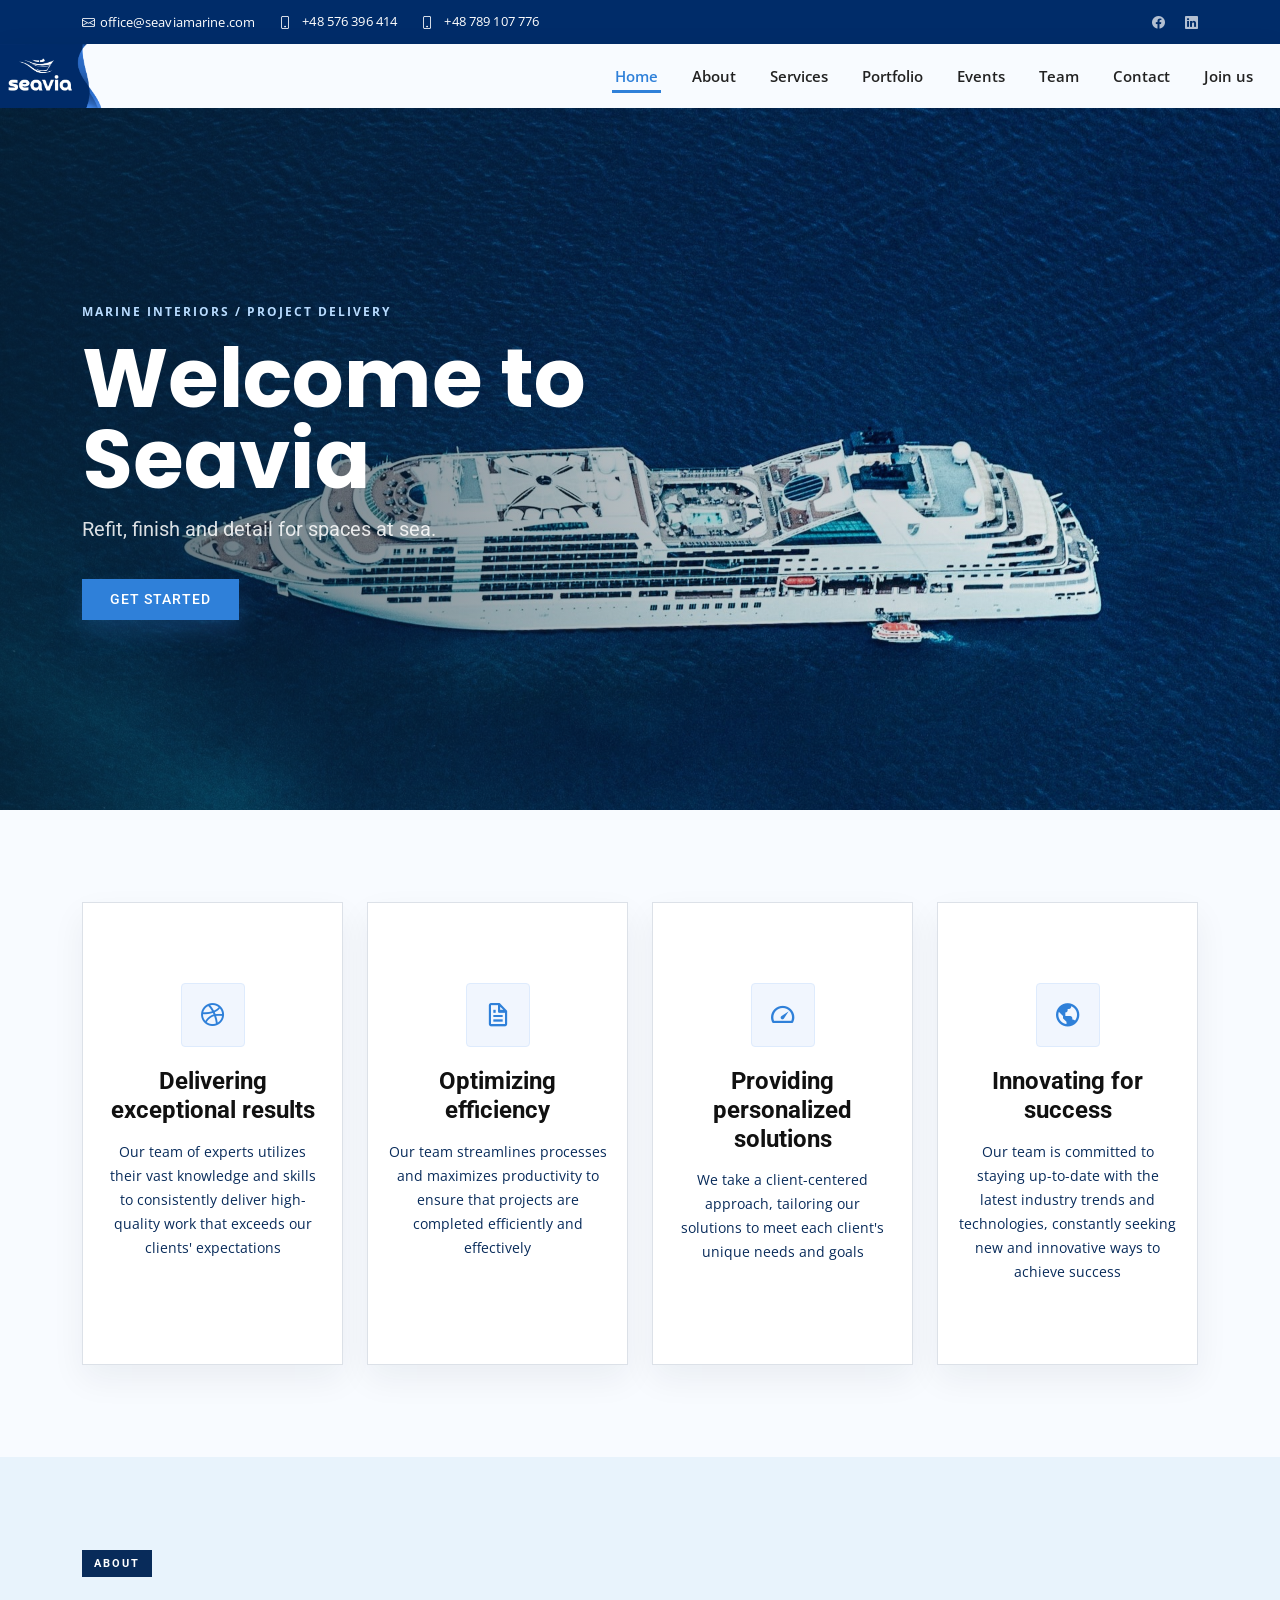
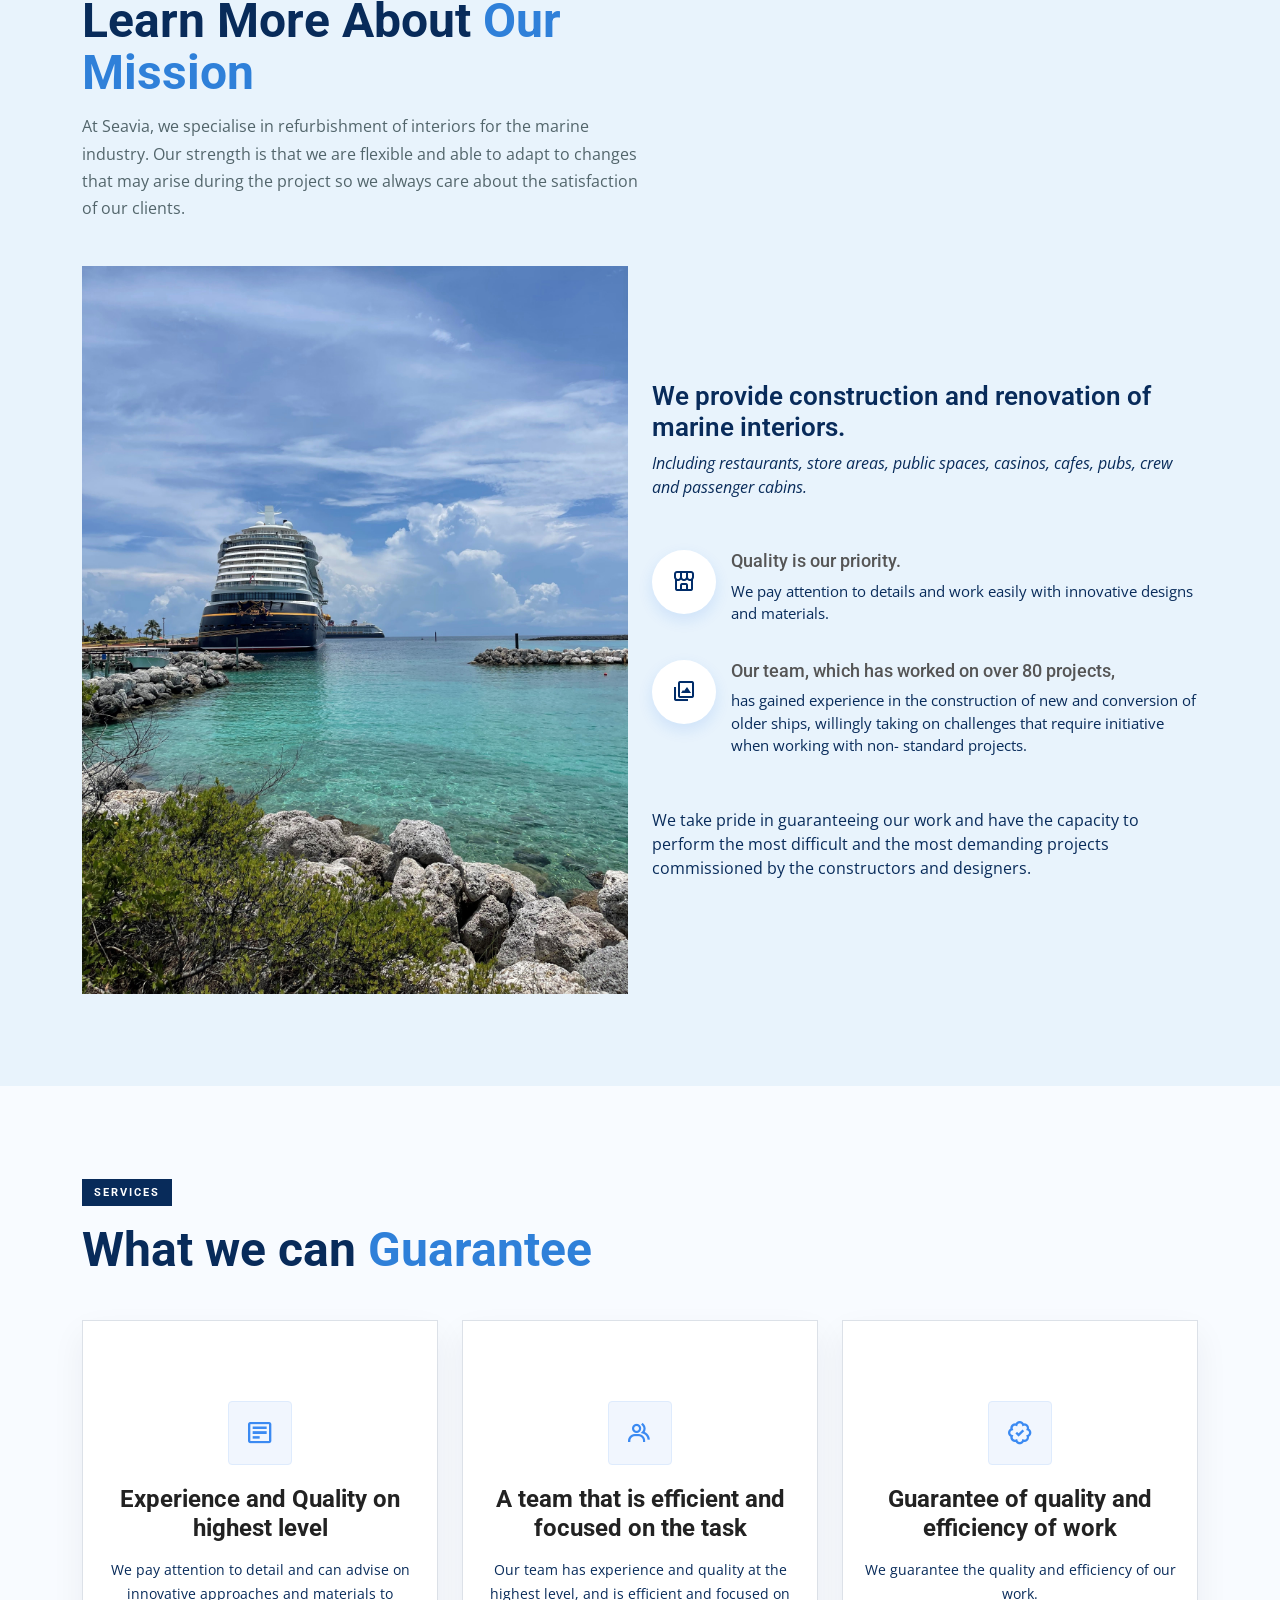
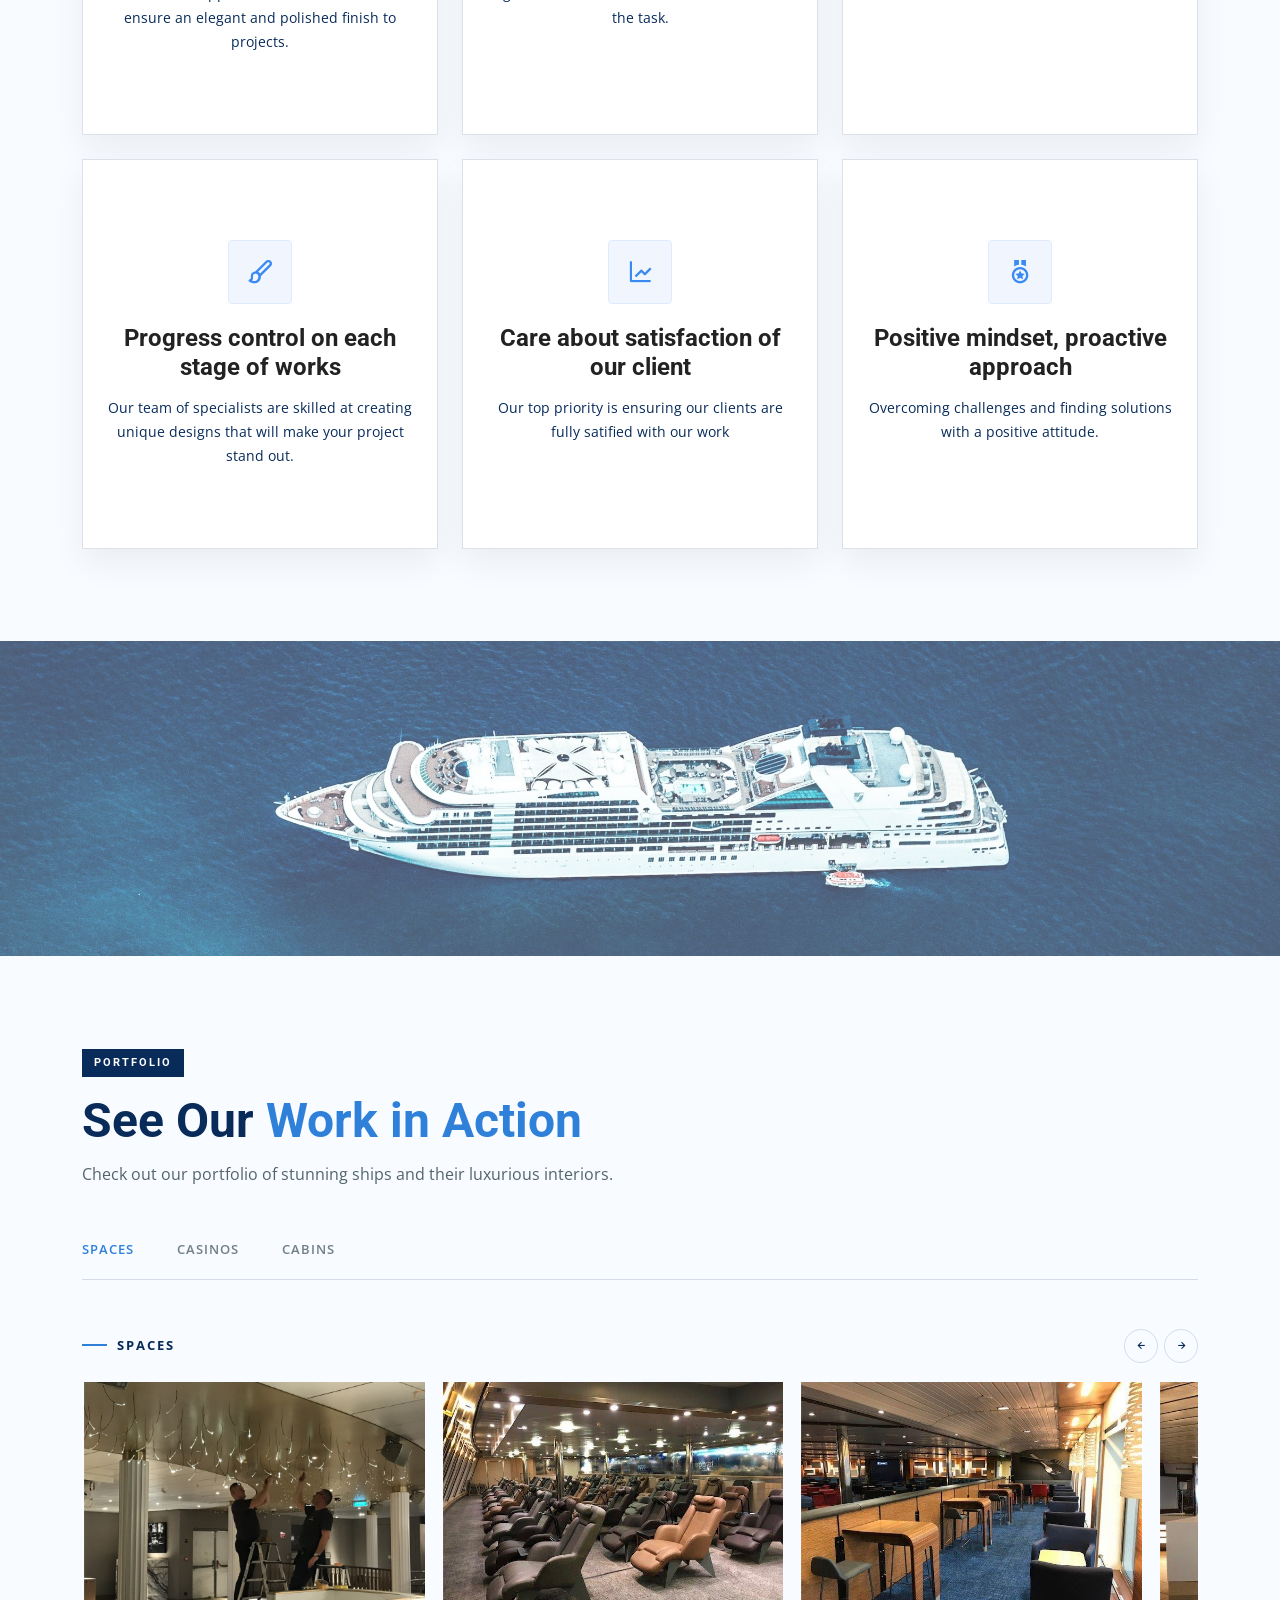
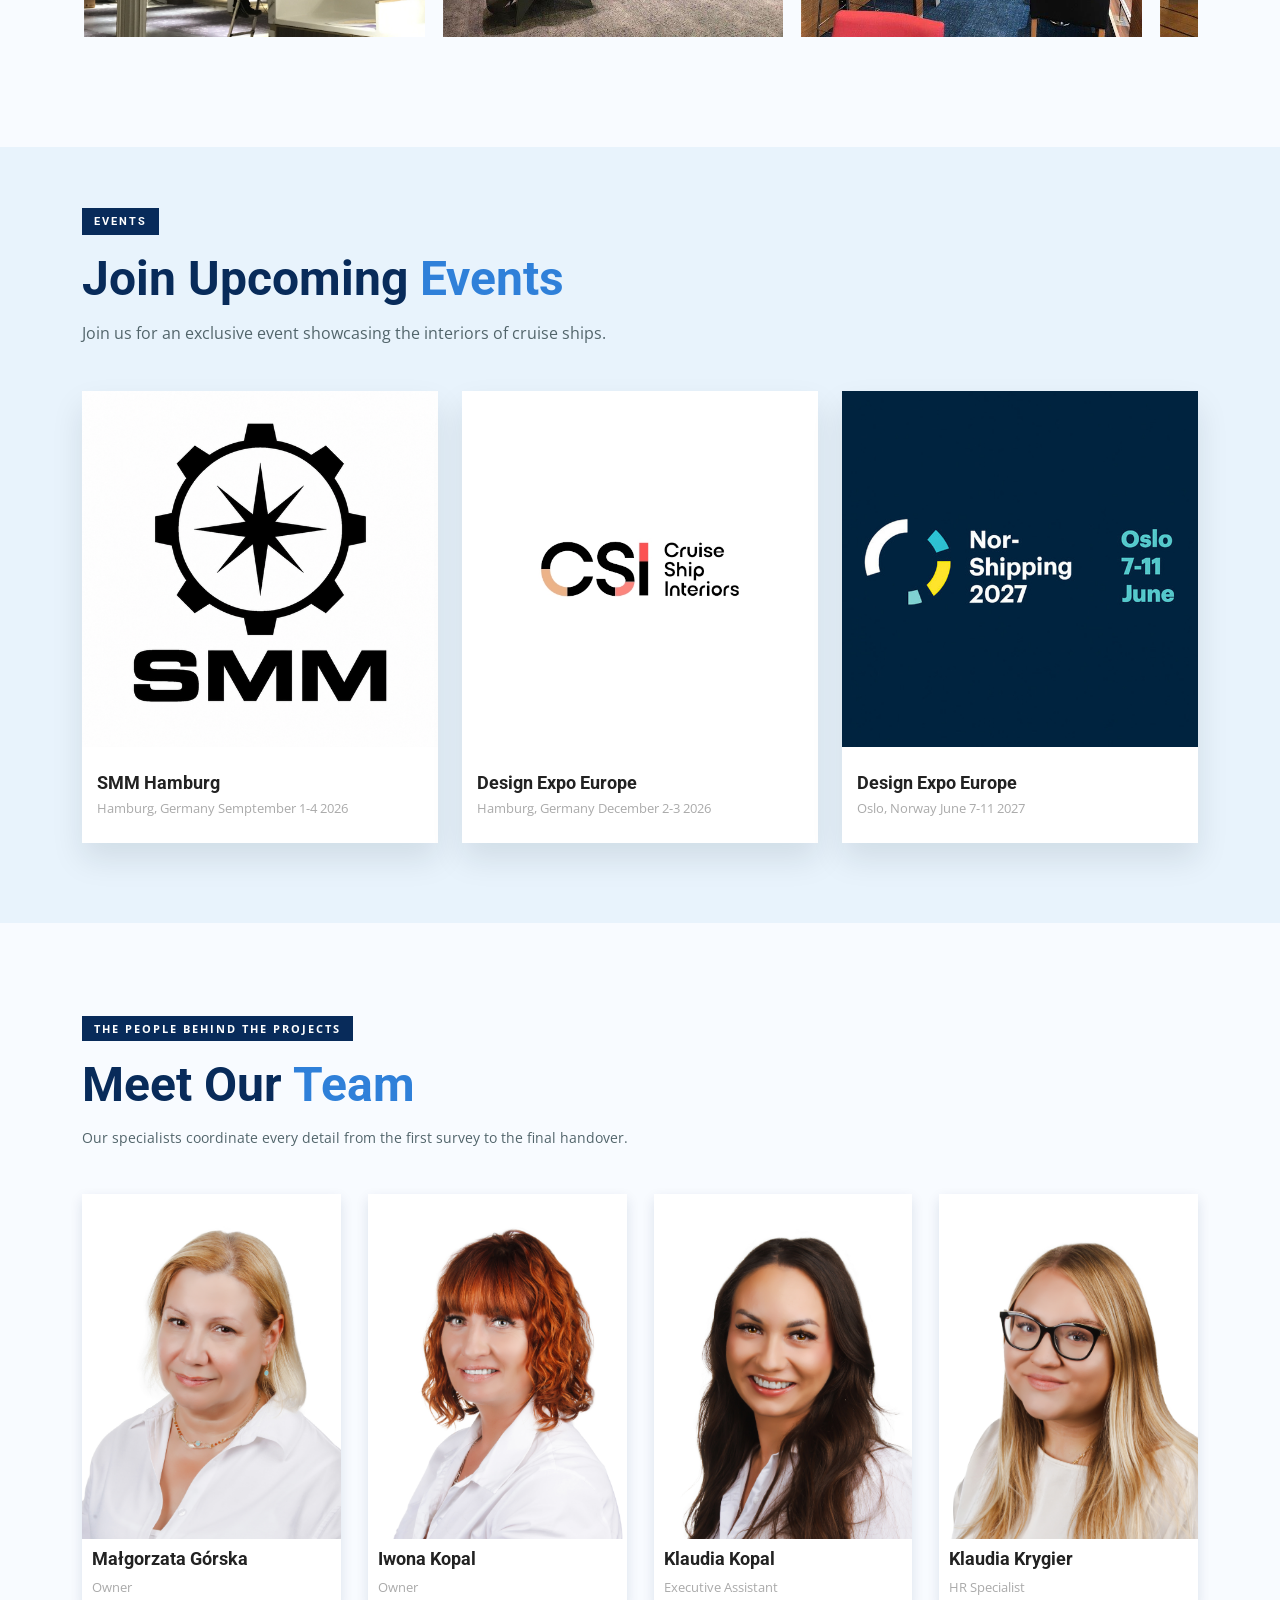
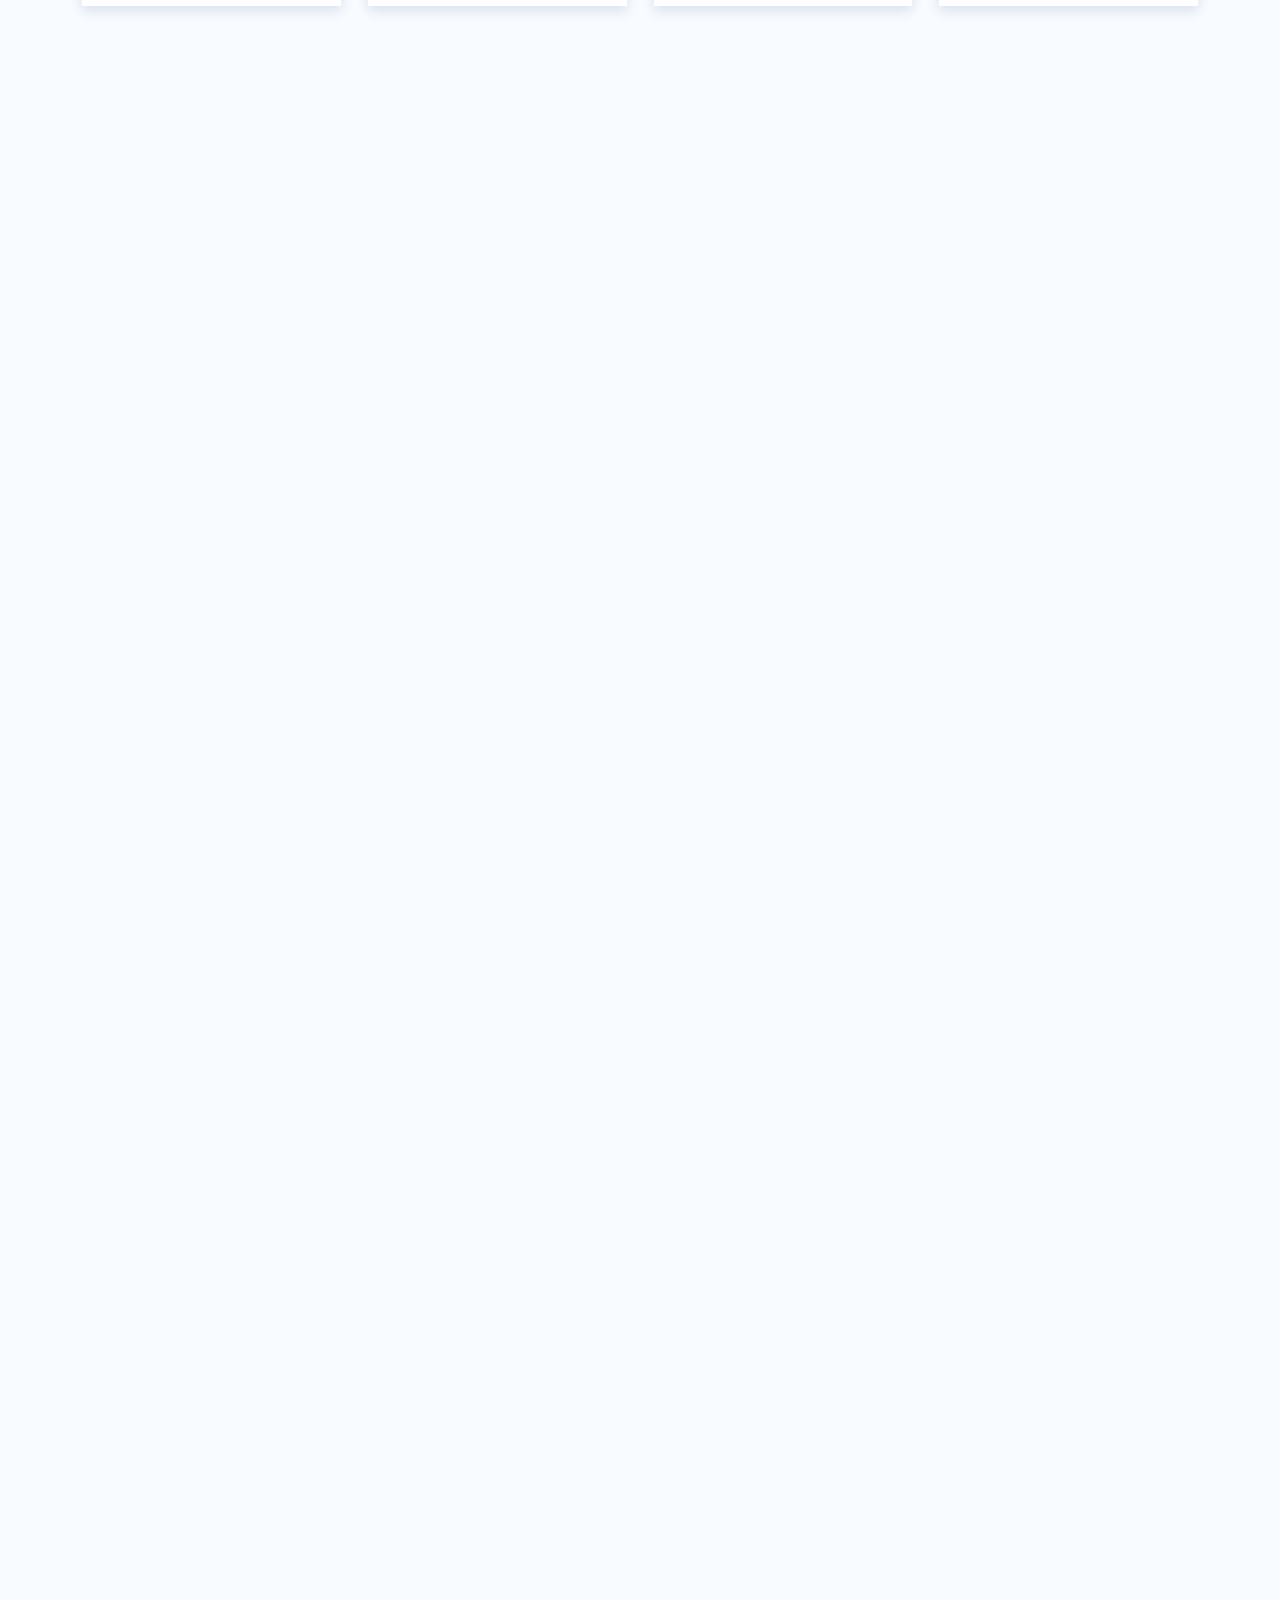
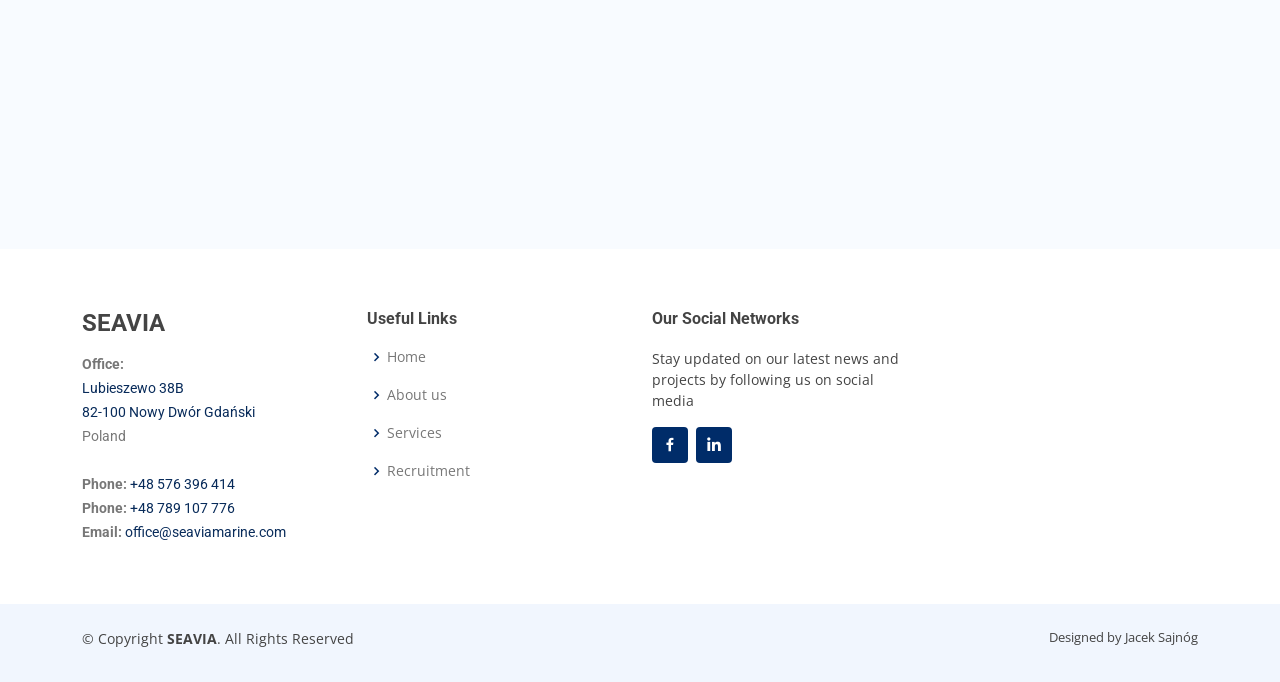
==== commit 7bf80c8b: "FORM03-2" ====
--- a/Seavia/index.html
+++ b/Seavia/index.html
@@ -42,16 +42,6 @@
   <!-- Template Main CSS File -->
   <link href="assets/css/style.css?v=20260831-team-gallery" rel="stylesheet">
 
-  <script>
-    window.recruitmentTurnstileToken = '';
-    window.recruitmentTurnstileCallback = (token) => {
-      window.recruitmentTurnstileToken = token || '';
-    };
-    window.recruitmentTurnstileExpired = () => {
-      window.recruitmentTurnstileToken = '';
-    };
-  </script>
-  <script src="https://challenges.cloudflare.com/turnstile/v0/api.js" async defer></script>
 
 </head>
 
@@ -874,9 +864,9 @@
                 <input id="cvFile" name="cvFile" type="file" accept=".pdf,.doc,.docx" required>
               </div>
 
-              <div class="field full">
-                <div class="cf-turnstile" data-sitekey="0x4AAAAAAEmPViKJSX8qyWjH" data-callback="recruitmentTurnstileCallback" data-expired-callback="recruitmentTurnstileExpired" data-error-callback="recruitmentTurnstileExpired">
-                </div>
+              <div class="field full honeypot-field" style="display:none !important;" aria-hidden="true">
+                <label for="website">Website</label>
+                <input id="website" name="website" type="text" tabindex="-1" autocomplete="off">
               </div>
 
               <div class="field full checkbox-row">
